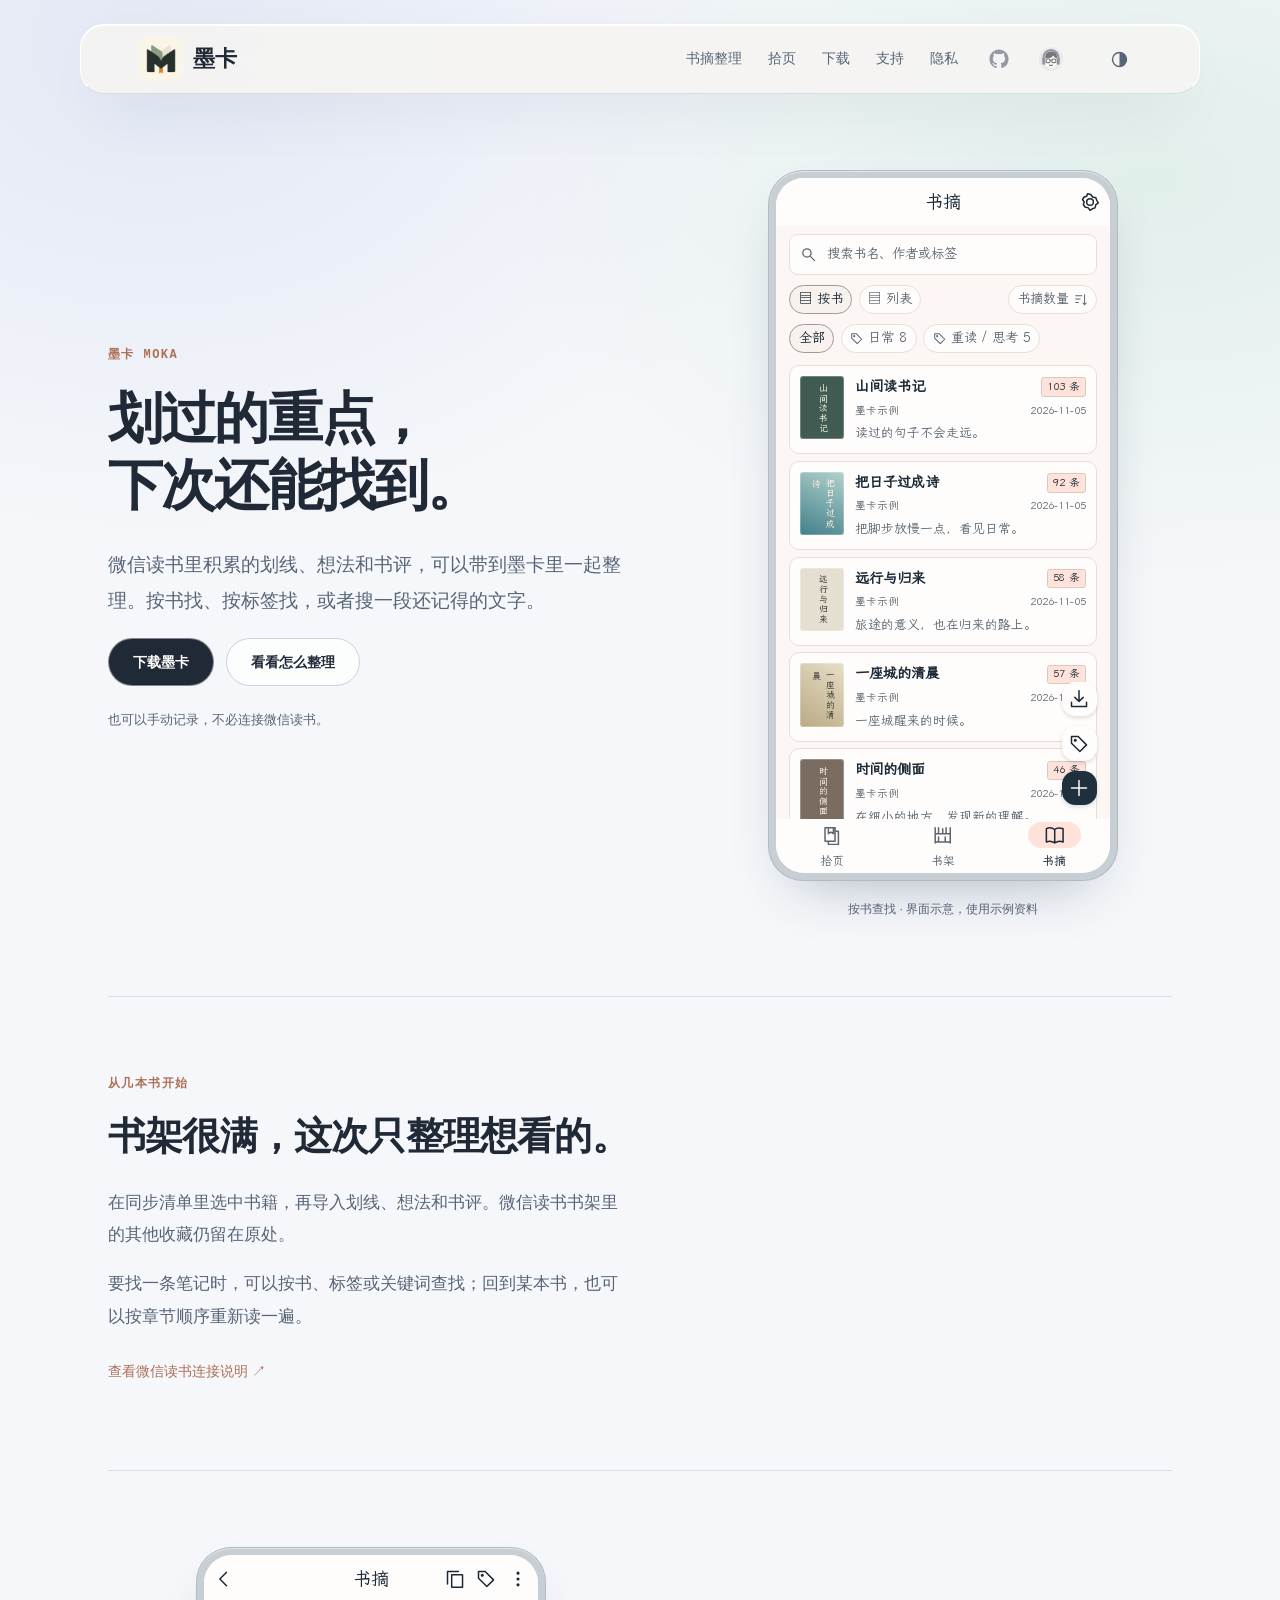
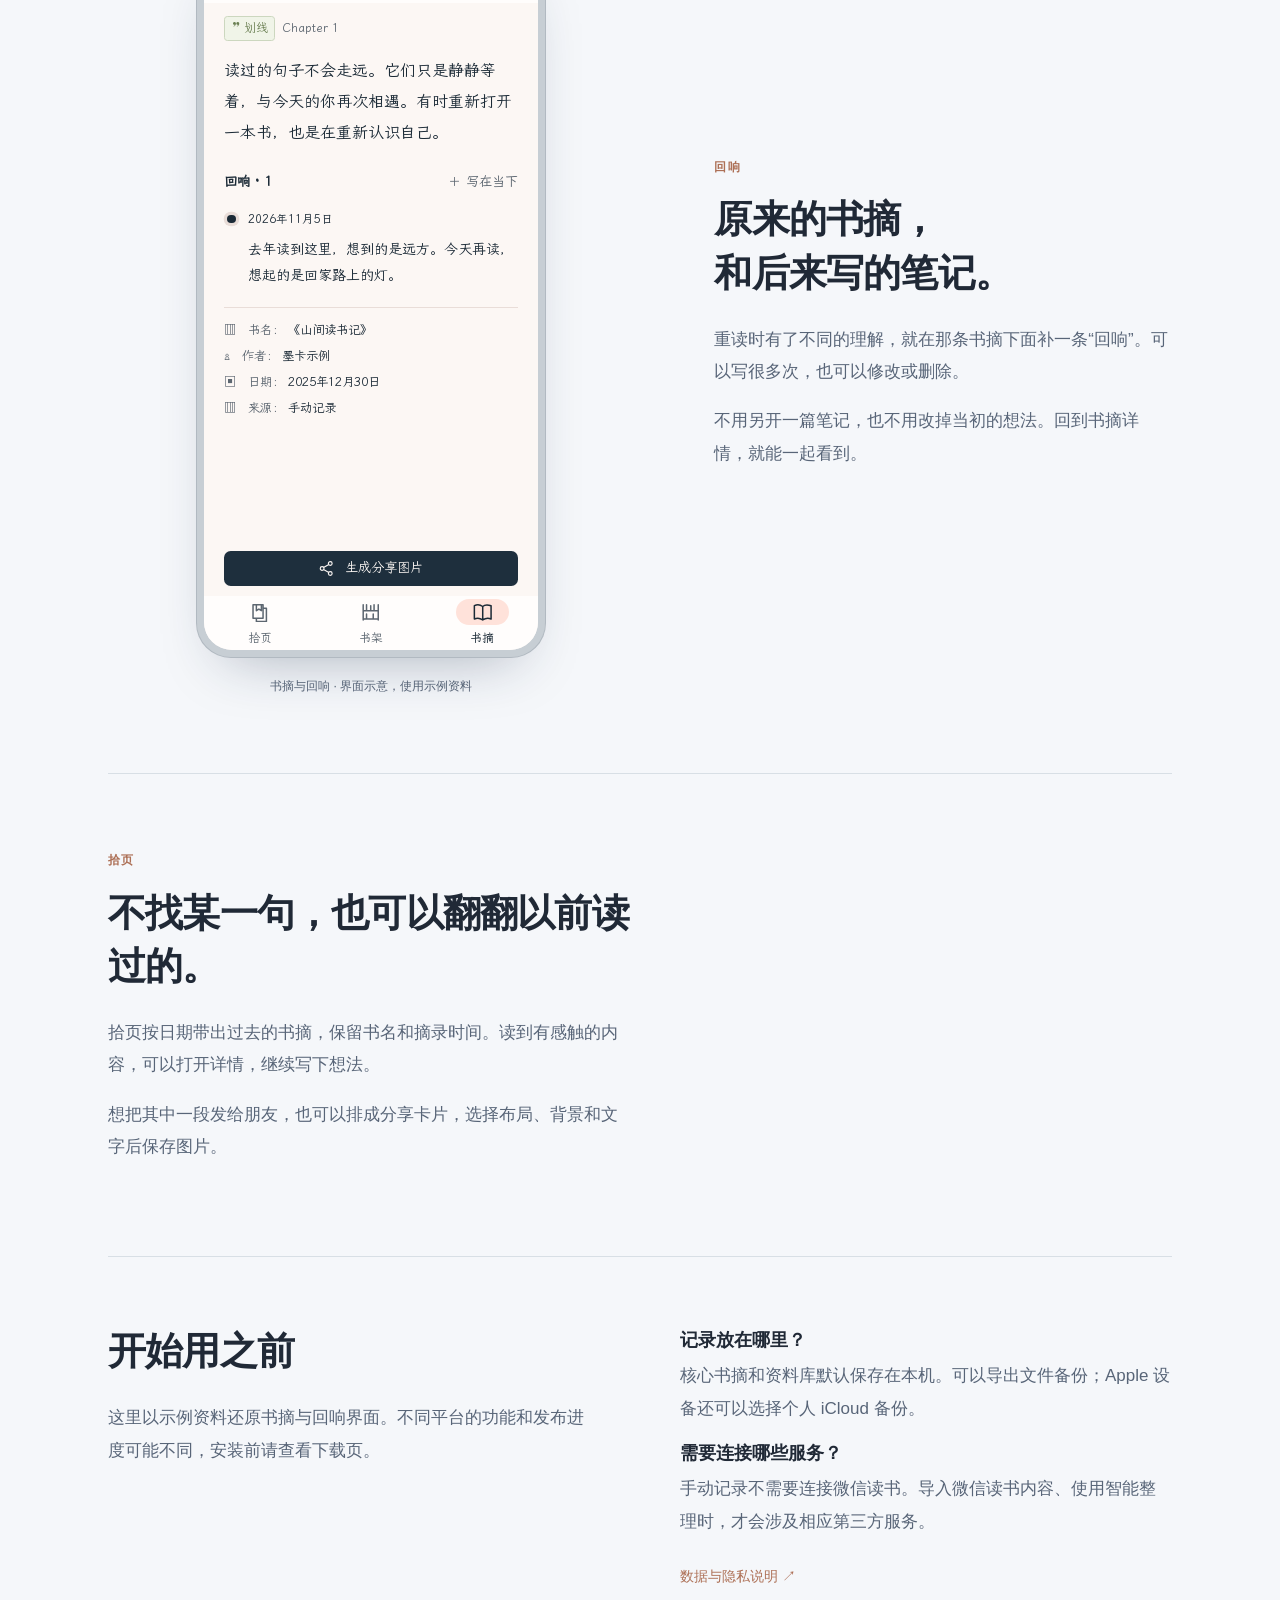
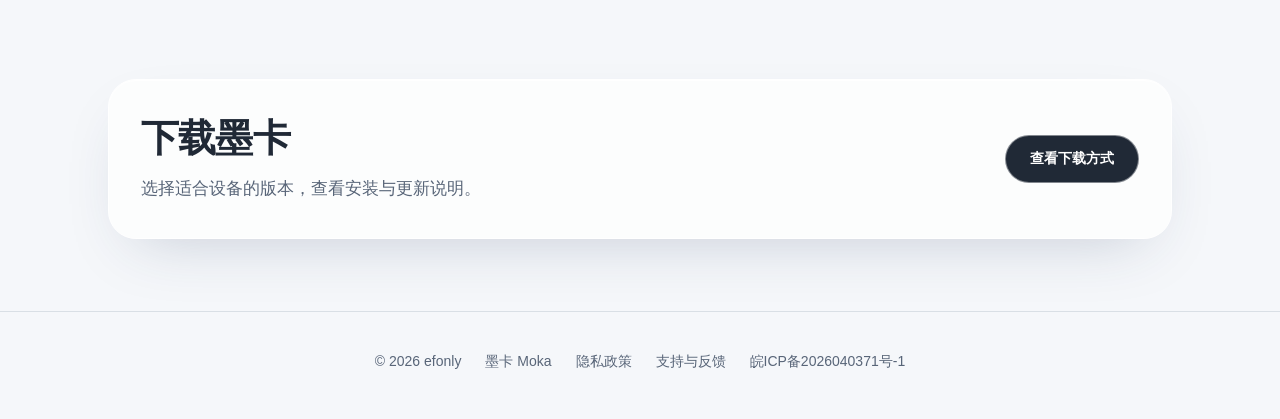
==== index.html @ 5724fa76 "Sync Moka website appearance and product previews" ====
<!doctype html>
<html lang="zh-CN">
  <head>
<script src="assets/theme.js?v=54daf3537353"></script>
    <meta charset="utf-8">
    <meta name="viewport" content="width=device-width, initial-scale=1">
    <title>墨卡 Moka · 书摘与阅读笔记</title>
    <meta name="description" content="墨卡是一款阅读笔记整理工具。同步微信读书划线、想法与书评，按书、章节、分类、标签和关键词查看，并为旧书摘补充新的想法。">
    <meta property="og:title" content="墨卡 Moka">
    <meta property="og:description" content="同步、分类和回看书摘，也可以继续补充想法。">
    <meta property="og:image" content="assets/moka.png?v=73ec5e3a110d">
    <link rel="describedby" href="llms.txt" type="text/plain">
    <link rel="icon" href="assets/moka.png?v=73ec5e3a110d">
    <link rel="stylesheet" href="assets/styles.css?v=14bc5645d0e8">
  <link rel="stylesheet" href="assets/design.css?v=405dc7890cb4"><link rel="stylesheet" href="assets/product-preview.css?v=a1bc68637edb"></head>
  <body class="product-site">
    <header class="site-header">
      <a class="brand" href="index.html" aria-label="墨卡首页">
        <img src="assets/moka.png?v=73ec5e3a110d" alt="">
        <span>墨卡</span>
      </a>
      <nav class="nav" aria-label="主导航">
        <a class="nav-product" href="#organize">书摘整理</a>
        <a class="nav-product" href="#memory">拾页</a>
        <a href="download.html">下载</a>
        <a href="support.html">支持</a>
        <a href="privacy.html">隐私</a>
        <a class="nav-icon-link" href="https://github.com/barks-sun/moka-site/releases" aria-label="GitHub Releases" title="GitHub Releases" target="_blank" rel="noopener noreferrer">
          <svg class="github-icon" viewBox="0 0 24 24" aria-hidden="true" focusable="false">
            <path d="M12 .5C5.65 .5.5 5.65.5 12c0 5.08 3.29 9.39 7.86 10.92.58.1.79-.25.79-.56 0-.28-.01-1.02-.02-2-3.2.69-3.88-1.54-3.88-1.54-.52-1.33-1.27-1.69-1.27-1.69-1.04-.71.08-.7.08-.7 1.15.08 1.76 1.18 1.76 1.18 1.02 1.75 2.68 1.25 3.33.95.1-.74.4-1.25.72-1.54-2.55-.29-5.23-1.28-5.23-5.68 0-1.26.45-2.28 1.18-3.08-.12-.29-.51-1.46.11-3.04 0 0 .96-.31 3.15 1.18.91-.25 1.89-.38 2.86-.38.97 0 1.95.13 2.86.38 2.19-1.49 3.15-1.18 3.15-1.18.62 1.58.23 2.75.11 3.04.74.8 1.18 1.82 1.18 3.08 0 4.42-2.69 5.39-5.25 5.68.41.35.77 1.04.77 2.1 0 1.52-.01 2.74-.01 3.11 0 .31.21.67.8.56A11.51 11.51 0 0 0 23.5 12C23.5 5.65 18.35.5 12 .5Z"/>
          </svg>
        </a>
      <a class="back-home" href="https://efonly.cc/" aria-label="返回 efonly 主站" title="返回 efonly 主站"><img src="assets/efonly.svg?v=29b9c1b591b3" alt="" width="28" height="28"></a></nav>
    </header>

    <main class="product-story">
<section class="story-hero">
<div class="story-copy"><p class="eyebrow">墨卡 Moka</p><h1>划过的重点，<br>下次还能找到。</h1><p class="story-lead">微信读书里积累的划线、想法和书评，可以带到墨卡里一起整理。按书找、按标签找，或者搜一段还记得的文字。</p><div class="hero-actions"><a class="button primary" href="download.html">下载墨卡</a><a class="button secondary" href="#organize">看看怎么整理</a></div><p class="story-note">也可以手动记录，不必连接微信读书。</p></div>
<figure class="product-preview preview-moka"><div class="preview-device" role="img" aria-label="墨卡按书查看书摘，展示搜索、标签、数量与底部导航"><div class="preview-screen" aria-hidden="true"><div class="rep-moka-nav"><b>书摘</b><span><svg viewBox="0 0 24 24"><path d="m9 2-1 3-3 1-2 3 2 3-1 3 2 3 4 1 2 3 3-2 3-1 1-4 3-2-2-3-1-3-4-1-2-3Z"/><circle cx="12" cy="12" r="4"/></svg></span></div><div class="rep-moka-body"><div class="rep-search"><svg viewBox="0 0 24 24"><circle cx="10" cy="10" r="6"/><path d="m15 15 6 6"/></svg><span>搜索书名、作者或标签</span></div><div class="rep-sort"><span class="active">▤ 按书</span><span>▤ 列表</span><span class="sort-end">书摘数量 <svg viewBox="0 0 24 24"><path d="M3 5h11M3 11h8M3 17h5M19 3v18m-3-3 3 3 3-3"/></svg></span></div><div class="rep-tags"><span class="active">全部</span><span><svg viewBox="0 0 24 24"><path d="M3 3h8l10 10-8 8L3 11Z"/><circle cx="7.5" cy="7.5" r="1"/></svg>日常 8</span><span><svg viewBox="0 0 24 24"><path d="M3 3h8l10 10-8 8L3 11Z"/><circle cx="7.5" cy="7.5" r="1"/></svg>重读 / 思考 5</span></div><div class="rep-books"><div class="rep-book"><div class="rep-cover cover-0">山间读书记</div><div class="rep-book-content"><div><strong>山间读书记</strong><em>103 条</em></div><div class="rep-meta"><span>墨卡示例</span><time>2026-11-05</time></div><p>读过的句子不会走远。</p></div></div><div class="rep-book"><div class="rep-cover cover-1">把日子过成诗</div><div class="rep-book-content"><div><strong>把日子过成诗</strong><em>92 条</em></div><div class="rep-meta"><span>墨卡示例</span><time>2026-11-05</time></div><p>把脚步放慢一点，看见日常。</p></div></div><div class="rep-book"><div class="rep-cover cover-2">远行与归来</div><div class="rep-book-content"><div><strong>远行与归来</strong><em>58 条</em></div><div class="rep-meta"><span>墨卡示例</span><time>2026-11-05</time></div><p>旅途的意义，也在归来的路上。</p></div></div><div class="rep-book"><div class="rep-cover cover-3">一座城的清晨</div><div class="rep-book-content"><div><strong>一座城的清晨</strong><em>57 条</em></div><div class="rep-meta"><span>墨卡示例</span><time>2026-11-05</time></div><p>一座城醒来的时候。</p></div></div><div class="rep-book"><div class="rep-cover cover-4">时间的侧面</div><div class="rep-book-content"><div><strong>时间的侧面</strong><em>46 条</em></div><div class="rep-meta"><span>墨卡示例</span><time>2026-11-05</time></div><p>在细小的地方，发现新的理解。</p></div></div></div><div class="rep-fabs"><span><svg viewBox="0 0 24 24"><path d="M12 2v13m-5-5 5 5 5-5M3 16v5h18v-5"/></svg></span><span><svg viewBox="0 0 24 24"><path d="M3 3h8l10 10-8 8L3 11Z"/><circle cx="7.5" cy="7.5" r="1"/></svg></span><span><svg viewBox="0 0 24 24"><path d="M12 3v18M3 12h18"/></svg></span></div></div><div class="rep-tabs"><span class=""><svg viewBox="0 0 24 24"><path d="M4 3h12v16H4zM8 3v7l3-2 3 2V3M16 7h4v16H8v-4"/></svg><small>拾页</small></span><span class=""><svg viewBox="0 0 24 24"><path d="M3 3v18M21 3v18M3 10h18M3 20h18M7 3v7M12 4v6M16 3v7M7 14v6M15 14v6"/></svg><small>书架</small></span><span class="active"><svg viewBox="0 0 24 24"><path d="M12 5C8 2 4 3 2 4v16c4-2 7-1 10 1 3-2 6-3 10-1V4c-3-1-7-2-10 1v16"/></svg><small>书摘</small></span></div></div></div><figcaption>按书查找 · 界面示意，使用示例资料</figcaption></figure>
</section>
<section class="story-row story-text" id="organize">
<div class="story-copy"><p class="eyebrow">从几本书开始</p><h2>书架很满，<br>这次只整理想看的。</h2><p>在同步清单里选中书籍，再导入划线、想法和书评。微信读书书架里的其他收藏仍留在原处。</p><p>要找一条笔记时，可以按书、标签或关键词查找；回到某本书，也可以按章节顺序重新读一遍。</p><a class="story-link" href="support.html">查看微信读书连接说明 ↗</a></div>

</section>
<section class="story-row story-reverse" id="reflections">
<div class="story-copy"><p class="eyebrow">回响</p><h2>原来的书摘，<br>和后来写的笔记。</h2><p>重读时有了不同的理解，就在那条书摘下面补一条“回响”。可以写很多次，也可以修改或删除。</p><p>不用另开一篇笔记，也不用改掉当初的想法。回到书摘详情，就能一起看到。</p></div>
<figure class="product-preview preview-moka"><div class="preview-device" role="img" aria-label="墨卡书摘详情，展示原文、回响、书籍信息与分享入口"><div class="preview-screen" aria-hidden="true"><div class="rep-moka-nav detail"><span><svg viewBox="0 0 24 24"><path d="m15 4-8 8 8 8"/></svg></span><b>书摘</b><span><svg viewBox="0 0 24 24"><path d="M8 7h13v15H8zM16 3H3v15"/></svg><svg viewBox="0 0 24 24"><path d="M3 3h8l10 10-8 8L3 11Z"/><circle cx="7.5" cy="7.5" r="1"/></svg><svg viewBox="0 0 24 24"><circle cx="12" cy="5" r="1"/><circle cx="12" cy="12" r="1"/><circle cx="12" cy="19" r="1"/></svg></span></div><div class="rep-detail"><div class="rep-chapter"><span>❞ 划线</span>Chapter 1</div><div class="rep-quote">读过的句子不会走远。它们只是静静等着，与今天的你再次相遇。有时重新打开一本书，也是在重新认识自己。</div><div class="rep-echo-title"><b>回响 · 1</b><span>＋ 写在当下</span></div><div class="rep-echo"><i></i><div><time>2026年11月5日</time><p>去年读到这里，想到的是远方。今天再读，想起的是回家路上的灯。</p></div></div><div class="rep-book-info"><div>▥　书名： <b>《山间读书记》</b></div><div>♙　作者： <b>墨卡示例</b></div><div>▣　日期： <b>2025年12月30日</b></div><div>▥　来源： <b>手动记录</b></div></div><div class="rep-share"><svg viewBox="0 0 24 24"><circle cx="18" cy="4" r="3"/><circle cx="5" cy="12" r="3"/><circle cx="18" cy="20" r="3"/><path d="m8 10 7-4M8 14l7 4"/></svg>生成分享图片</div></div><div class="rep-tabs"><span class=""><svg viewBox="0 0 24 24"><path d="M4 3h12v16H4zM8 3v7l3-2 3 2V3M16 7h4v16H8v-4"/></svg><small>拾页</small></span><span class=""><svg viewBox="0 0 24 24"><path d="M3 3v18M21 3v18M3 10h18M3 20h18M7 3v7M12 4v6M16 3v7M7 14v6M15 14v6"/></svg><small>书架</small></span><span class="active"><svg viewBox="0 0 24 24"><path d="M12 5C8 2 4 3 2 4v16c4-2 7-1 10 1 3-2 6-3 10-1V4c-3-1-7-2-10 1v16"/></svg><small>书摘</small></span></div></div></div><figcaption>书摘与回响 · 界面示意，使用示例资料</figcaption></figure>
</section>
<section class="story-row story-text" id="memory">
<div class="story-copy"><p class="eyebrow">拾页</p><h2>不找某一句，<br>也可以翻翻以前读过的。</h2><p>拾页按日期带出过去的书摘，保留书名和摘录时间。读到有感触的内容，可以打开详情，继续写下想法。</p><p>想把其中一段发给朋友，也可以排成分享卡片，选择布局、背景和文字后保存图片。</p></div>

</section>
<section class="story-facts"><div><h2>开始用之前</h2><p>这里以示例资料还原书摘与回响界面。不同平台的功能和发布进度可能不同，安装前请查看下载页。</p></div><div><h3>记录放在哪里？</h3><p>核心书摘和资料库默认保存在本机。可以导出文件备份；Apple 设备还可以选择个人 iCloud 备份。</p><h3>需要连接哪些服务？</h3><p>手动记录不需要连接微信读书。导入微信读书内容、使用智能整理时，才会涉及相应第三方服务。</p><a class="story-link" href="privacy.html">数据与隐私说明 ↗</a></div></section>
<section class="story-end"><div><h2>下载墨卡</h2><p>选择适合设备的版本，查看安装与更新说明。</p></div><a class="button primary" href="download.html">查看下载方式</a></section>
</main>

    <footer class="site-footer"><span>© 2026 efonly</span><span>墨卡 Moka</span><a href="privacy.html">隐私政策</a><a href="support.html">支持与反馈</a><span>皖ICP备2026040371号-1</span></footer>
  </body>
</html>
---- assets/styles.css ----
:root {
  color-scheme: light;
  --paper: #f5f7fa;
  --page: #fffefa;
  --page-muted: #eceae5;
  --ink: #1a2f3c;
  --ink-soft: #53616a;
  --ink-faint: #8a9297;
  --night: #172e3b;
  --night-soft: #244454;
  --coral: #ad7056;
  --coral-soft: #f4dfd8;
  --leaf: #71875b;
  --leaf-soft: #e7ecdf;
  --gold: #c59b46;
  --mist: #dfe8ea;
  --rule: #d9d5cf;
  --shadow: 0 24px 70px rgba(26, 47, 60, 0.12);
  --layout-wide: 1280px;
  --layout-content: 1180px;
  --layout-document: 980px;
  --page-gutter: clamp(14px, 3vw, 40px);
  --section-space: clamp(64px, 7vw, 98px);
  --flow-node-size: 14px;
  --flow-node-center: 7px;
  --flow-node-offset: 14px;
  --flow-node-axis: calc(var(--flow-node-offset) + var(--flow-node-center));
  --font-display: -apple-system, BlinkMacSystemFont, "PingFang SC", sans-serif;
  --font-body: -apple-system, BlinkMacSystemFont, "PingFang SC", "Hiragino Sans GB", "Microsoft YaHei", sans-serif;
  --font-mono: ui-monospace, SFMono-Regular, Menlo, Monaco, Consolas, monospace;
}

* {
  box-sizing: border-box;
}

html {
  min-width: 320px;
  scroll-behavior: smooth;
  background: var(--paper);
}

body {
  margin: 0;
  color: var(--ink);
  font-family: var(--font-body);
  line-height: 1.7;
  background: var(--paper);
}

a {
  color: inherit;
  text-decoration: none;
}

img {
  max-width: 100%;
}

button,
input,
textarea,
select {
  font: inherit;
}

button {
  color: inherit;
}

:focus-visible {
  outline: 3px solid rgba(199, 97, 78, 0.42);
  outline-offset: 3px;
}

h1,
h2,
h3,
p,
blockquote {
  margin-top: 0;
}

h1,
h2,
h3 {
  font-family: var(--font-display);
  font-weight: 700;
}

h2 {
  margin-bottom: 18px;
  font-size: clamp(32px, 3.8vw, 52px);
  line-height: 1.16;
  letter-spacing: -0.035em;
}

h3 {
  margin-bottom: 8px;
  font-size: 24px;
  line-height: 1.3;
}

.site-header {
  z-index: 20;
  display: flex;
  align-items: center;
  justify-content: space-between;
  gap: 24px;
  min-height: 68px;
  padding: 12px clamp(18px, 4.5vw, 72px);
  background: rgba(246, 245, 242, 0.91);
  border-bottom: 1px solid rgba(26, 47, 60, 0.11);
  backdrop-filter: blur(18px);
}

.brand {
  display: inline-flex;
  align-items: center;
  gap: 10px;
  font-family: var(--font-display);
  font-size: 22px;
  font-weight: 700;
}

.brand img {
  width: 44px;
  height: 44px;
  min-width: 44px;
  min-height: 44px;
  flex: 0 0 44px;
  border-radius: 9px;
}

.nav {
  display: flex;
  align-items: center;
  gap: 4px;
  color: var(--ink-soft);
  font-size: 14px;
}

.nav a {
  padding: 8px 11px;
  border-radius: 10px;
}

.nav a:hover,
.nav a[aria-current="page"] {
  color: var(--ink);
  background: rgba(173,112,86,.10);
}

.nav .nav-icon-link {
  display: inline-flex;
  align-items: center;
  justify-content: center;
  width: 44px;
  height: 44px;
  min-width: 44px;
  min-height: 44px;
  flex: 0 0 44px;
  padding: 0;
  border: 1px solid var(--rule);
  border-radius: 50%;
}

.github-icon {
  width: 18px;
  height: 18px;
  fill: currentColor;
}

.nav-icon-label {
  display: none;
}

.hero {
  position: relative;
  overflow: hidden;
}

.hero-home {
  display: grid;
  grid-template-columns: minmax(0, 1.05fr) minmax(420px, 0.75fr);
  gap: clamp(48px, 8vw, 132px);
  align-items: center;
  min-height: 760px;
  padding: clamp(68px, 8vw, 118px) clamp(20px, 6vw, 100px) 96px;
  background-color: transparent;

  background-size: 100% 42px;
  border-bottom: 1px solid var(--rule);
}

.hero-home::before {display:none}

.hero-inner {
  position: relative;
  z-index: 1;
  max-width: 760px;
}

.eyebrow {
  margin-bottom: 14px;
  color: var(--coral);
  font-family: var(--font-mono);
  font-size: 12px;
  font-weight: 700;
  letter-spacing: 0.12em;
  text-transform: uppercase;
}

.hero h1 {
  margin-bottom: 24px;
  max-width: 760px;
  font-size: clamp(50px, 5.4vw, 76px);
  line-height: 1.12;
  letter-spacing: -0.045em;
}

.hero h1 em {
  display: inline-block;
  color: var(--coral);
  font-style: normal;
  white-space: nowrap;
}

.hero-subcopy {
  max-width: 670px;
  margin-bottom: 28px;
  color: var(--ink-soft);
  font-size: clamp(17px, 1.55vw, 21px);
  line-height: 1.85;
}

.hero-actions {
  display: flex;
  flex-wrap: wrap;
  gap: 12px;
  align-items: center;
}

.button {
  display: inline-flex;
  align-items: center;
  justify-content: center;
  min-height: 46px;
  padding: 11px 19px;
  border: 1px solid var(--ink);
  border-radius: 24px;
  font-weight: 700;
  line-height: 1.2;
  transition: transform 160ms ease, box-shadow 160ms ease, background 160ms ease;
}

.button:hover {
  transform: translateY(-2px);
}

.button.primary {
  color: #fff;
  background: var(--ink);
  box-shadow: var(--shadow);
}

.button.primary:hover {
  background: var(--night-soft);
  box-shadow: var(--shadow);
}

.button.secondary {
  background: rgba(255, 254, 250, 0.72);
}

.button.disabled {
  color: var(--ink-faint);
  border-color: var(--rule);
  background: var(--page-muted);
  cursor: not-allowed;
}

.platform-note {
  margin: 18px 0 0;
  color: var(--ink-faint);
  font-size: 13px;
}

.hero-artifact {
  position: relative;
  justify-self: end;
  width: min(570px, 100%);
  padding: 34px 18px 28px 42px;
}

.artifact-bookmark {
  position: absolute;
  top: 8px;
  left: 0;
  z-index: 2;
  display: grid;
  width: 70px;
  height: 88px;
  place-items: center;
  color: #fff;
  background: var(--coral);
  font-family: var(--font-display);
  font-size: 34px;
  box-shadow: 0 10px 24px rgba(199, 97, 78, 0.24);
  clip-path: polygon(0 0, 100% 0, 100% 100%, 50% 78%, 0 100%);
}

.excerpt-sheet {
  position: relative;
  padding: clamp(30px, 4vw, 48px);
  background: var(--page);
  border: 1px solid rgba(26, 47, 60, 0.17);
  box-shadow: var(--shadow);
}

.excerpt-meta {
  display: flex;
  justify-content: space-between;
  gap: 20px;
  margin-bottom: 18px;
  color: var(--ink-soft);
  font-size: 13px;
}

.excerpt-tags,
.filter-row {
  display: flex;
  flex-wrap: wrap;
  gap: 8px;
}

.tag {
  display: inline-flex;
  align-items: center;
  width: max-content;
  padding: 4px 9px;
  color: var(--ink-soft);
  background: var(--page-muted);
  border: 1px solid var(--rule);
  border-radius: 5px;
  font-size: 12px;
  font-weight: 700;
}

.tag-leaf {
  color: #536b40;
  background: var(--leaf-soft);
  border-color: #cdd8c0;
}

.tag-coral {
  color: #a64f3f;
  background: var(--coral-soft);
  border-color: #e9c8be;
}

.excerpt-label {
  margin: 26px 0 10px;
  color: var(--leaf);
  font-family: var(--font-display);
  font-weight: 700;
}

.excerpt-sheet blockquote {
  margin-bottom: 34px;
  font-family: var(--font-display);
  font-size: clamp(22px, 1.8vw, 28px);
  line-height: 1.6;
}

.echo-thread {
  position: relative;
  display: grid;
  gap: 22px;
  margin-left: 7px;
  padding-left: 30px;
}

.echo-thread::before,
.timeline-demo::before {
  content: "";
  position: absolute;
  width: 1px;
  background: rgba(26, 47, 60, 0.22);
}

.echo-thread::before {
  top: 8px;
  bottom: 10px;
  left: 5px;
}

.echo-item {
  position: relative;
}

.echo-item small,
.timeline-demo small,
.memory-card small,
.scope-row small,
.demo-note small {
  display: block;
  color: var(--ink-faint);
  font-size: 12px;
}

.echo-item p {
  margin: 4px 0 0;
  color: var(--ink-soft);
  font-family: var(--font-display);
}

.echo-dot {
  position: absolute;
  top: 5px;
  left: -30px;
  width: 11px;
  height: 11px;
  background: var(--page);
  border: 3px solid var(--ink);
  border-radius: 50%;
  transform: translateX(-1px);
}

.echo-current .echo-dot {
  border-color: var(--coral);
}

.echo-current p {
  color: var(--ink);
}

.artifact-caption {
  display: block;
  margin-top: 16px;
  color: var(--ink-faint);
  font-family: var(--font-display);
  text-align: right;
}

.journey-section {
  position: relative;
  display: grid;
  grid-template-columns: repeat(4, minmax(0, 1fr));
  width: min(var(--layout-content), calc(100% - (var(--page-gutter) * 2)));
  margin: 0 auto;
  padding: 58px 0 24px;
}

.journey-section article {
  position: relative;
  padding: 50px 24px 0 0;
}

.journey-section article::before {
  content: "";
  position: absolute;
  top: var(--flow-node-offset);
  left: 0;
  z-index: 1;
  width: var(--flow-node-size);
  height: var(--flow-node-size);
  background: var(--paper);
  border: 3px solid var(--coral);
  border-radius: 50%;
}

.journey-section article:not(:last-child)::after {
  content: "";
  position: absolute;
  top: var(--flow-node-axis);
  right: calc(var(--flow-node-center) * -1);
  left: var(--flow-node-center);
  height: 1px;
  background: var(--rule);
}

.journey-section span {
  display: block;
  margin-bottom: 6px;
  color: var(--coral);
  font-family: var(--font-display);
  font-size: 22px;
  font-weight: 700;
}

.journey-section strong {
  color: var(--ink-soft);
  font-size: 14px;
}

.section {
  width: min(var(--layout-wide), calc(100% - (var(--page-gutter) * 2)));
  margin: 0 auto;
  padding: var(--section-space) 0;
}

.product-chapter,
.scope-section,
.reflection-section {
  display: grid;
  grid-template-columns: minmax(440px, 0.94fr) minmax(500px, 1.06fr);
  gap: clamp(46px, 6vw, 84px);
  align-items: center;
}

.chapter-copy {
  max-width: 600px;
}

.chapter-copy h2 {
  font-size: clamp(34px, 3.4vw, 50px);
}

.chapter-copy > p:not(.eyebrow) {
  color: var(--ink-soft);
  font-size: 17px;
}

.chapter-points {
  display: grid;
  gap: 10px;
  margin: 28px 0 0;
  padding: 0;
  list-style: none;
}

.chapter-points li {
  position: relative;
  padding-left: 22px;
  color: var(--ink-soft);
}

.chapter-points li::before {
  content: "";
  position: absolute;
  top: 0.72em;
  left: 0;
  width: 10px;
  height: 2px;
  background: var(--coral);
}

.organizer-demo,
.scope-demo,
.timeline-demo {
  position: relative;
  padding: clamp(24px, 3vw, 38px);
  background: var(--page);
  border: 1px solid var(--rule);
  box-shadow: var(--shadow);
}

.organizer-demo {
  border-top: 5px solid var(--ink);
}

.demo-titlebar,
.scope-demo header,
.timeline-head,
.memory-card header {
  display: flex;
  align-items: center;
  justify-content: space-between;
  gap: 20px;
}

.demo-titlebar {
  margin-bottom: 20px;
}

.demo-titlebar small,
.demo-titlebar strong {
  display: block;
}

.demo-titlebar small {
  color: var(--ink-faint);
}

.demo-titlebar strong {
  font-family: var(--font-display);
  font-size: 25px;
}

.sort-label {
  color: var(--ink-soft);
  font-size: 13px;
  white-space: nowrap;
}

.filter-row {
  padding-bottom: 20px;
  border-bottom: 1px solid var(--rule);
}

.filter-row span {
  padding: 5px 11px;
  color: var(--ink-soft);
  border: 1px solid transparent;
  border-radius: 999px;
  font-size: 13px;
}

.filter-row .active {
  color: var(--ink);
  border-color: var(--ink);
}

.chapter-marker {
  margin: 24px 0 10px;
  color: var(--ink-faint);
  font-size: 12px;
  font-weight: 700;
  letter-spacing: 0.08em;
  text-transform: uppercase;
}

.demo-note {
  display: grid;
  grid-template-columns: auto minmax(0, 1fr) auto;
  gap: 14px;
  align-items: center;
  padding: 15px 0;
  border-bottom: 1px solid var(--rule);
}

.demo-note:last-child {
  border-bottom: 0;
}

.demo-note p {
  margin: 0;
  overflow: hidden;
  font-family: var(--font-display);
  font-size: 17px;
  text-overflow: ellipsis;
  white-space: nowrap;
}

.quiet-note {
  opacity: 0.72;
}

.scope-section {
  grid-template-columns: minmax(500px, 1.06fr) minmax(440px, 0.94fr);
  border-top: 1px solid var(--rule);
}

.scope-demo {
  background: var(--mist);
  border-color: #c8d5d8;
  box-shadow: none;
}

.scope-demo header {
  margin-bottom: 22px;
}

.scope-demo h3 {
  max-width: 430px;
}

.scope-count {
  color: var(--ink-soft);
  font-family: var(--font-mono);
}

.scope-row {
  display: grid;
  grid-template-columns: 46px minmax(0, 1fr) auto;
  gap: 14px;
  align-items: center;
  padding: 13px;
  background: rgba(255, 254, 250, 0.62);
  border-top: 1px solid rgba(26, 47, 60, 0.1);
}

.scope-row:first-of-type {
  border-top: 0;
}

.scope-row div strong,
.scope-row div small {
  display: block;
}

.mini-cover {
  display: grid;
  width: 38px;
  height: 48px;
  place-items: center;
  color: #fff;
  font-family: var(--font-display);
}

.cover-blue {
  background: var(--night-soft);
}

.cover-gold {
  background: var(--gold);
}

.cover-rose {
  background: #ad6c72;
}

.scope-state {
  color: var(--leaf);
  font-size: 12px;
  font-weight: 700;
}

.muted-state {
  color: var(--ink-faint);
}

.compact-copy {
  max-width: 560px;
}

.reflection-section {
  grid-template-columns: minmax(440px, 0.94fr) minmax(500px, 1.06fr);
  border-top: 1px solid var(--rule);
}

.copy-callout {
  display: flex;
  align-items: center;
  margin-top: 32px;
  color: var(--ink-soft);
  font-family: var(--font-display);
}

.copy-callout i {
  flex: 1;
  min-width: 22px;
  height: 1px;
  margin: 0 10px;
  background: var(--rule);
}

.timeline-demo {
  padding-left: clamp(52px, 6vw, 82px);
}

.timeline-demo::before {
  top: 96px;
  bottom: 45px;
  left: clamp(34px, 4vw, 48px);
}

.timeline-head {
  margin: 0 0 24px calc(clamp(34px, 4vw, 48px) * -1);
  padding-bottom: 18px;
  border-bottom: 1px solid var(--rule);
}

.timeline-head span {
  font-family: var(--font-display);
  font-size: 22px;
  font-weight: 700;
}

.timeline-head strong {
  color: var(--coral);
  font-family: var(--font-display);
}

.timeline-demo article {
  position: relative;
  padding: 13px 0 19px;
}

.timeline-demo article p {
  margin: 5px 0 0;
  font-family: var(--font-display);
  font-size: 19px;
}

.timeline-node {
  position: absolute;
  top: 20px;
  left: calc(clamp(34px, 4vw, 48px) * -1 - 6px);
  width: 12px;
  height: 12px;
  background: var(--page);
  border: 3px solid var(--ink);
  border-radius: 50%;
}

.timeline-current {
  color: var(--coral);
}

.timeline-current .timeline-node {
  border-color: var(--coral);
}

.memory-section {
  position: relative;
  overflow: hidden;
  color: #f8f5ef;
  background: var(--night);
}

.memory-section::after {
  content: "往年 · 今日";
  position: absolute;
  right: -18px;
  bottom: -58px;
  color: rgba(255, 255, 255, 0.035);
  font-family: var(--font-display);
  font-size: clamp(90px, 16vw, 240px);
  white-space: nowrap;
}

.memory-inner {
  position: relative;
  z-index: 1;
  display: grid;
  grid-template-columns: minmax(300px, 0.9fr) minmax(430px, 0.85fr);
  gap: clamp(50px, 9vw, 140px);
  align-items: center;
  width: min(var(--layout-content), calc(100% - (var(--page-gutter) * 2)));
  margin: 0 auto;
  padding: clamp(82px, 10vw, 142px) 0;
}

.memory-copy {
  max-width: 620px;
}

.memory-copy p:not(.eyebrow) {
  color: var(--ink-soft);
  font-size: 17px;
}

.memory-card {
  padding: clamp(26px, 4vw, 44px);
  color: var(--ink);
  background: var(--page);
  border-left: 5px solid var(--leaf);
  box-shadow: 14px 14px 0 rgba(255, 255, 255, 0.08);
}

.years-ago {
  display: grid;
  width: 76px;
  height: 76px;
  place-items: center;
  color: #536b40;
  background: var(--leaf-soft);
  border: 1px solid #cbd6bf;
  font-size: 12px;
  line-height: 1;
}

.years-ago strong {
  display: block;
  font-family: var(--font-display);
  font-size: 34px;
}

.memory-card header > div strong,
.memory-card header > div small {
  display: block;
}

.memory-card header > div strong {
  font-family: var(--font-display);
  font-size: 22px;
}

.memory-book {
  margin: 32px 0 18px;
  padding-top: 18px;
  border-top: 1px solid var(--rule);
}

.memory-book span,
.memory-book small {
  display: block;
}

.memory-book small {
  color: var(--ink-faint);
}

.memory-card blockquote {
  padding: 24px;
  background: var(--paper);
  border-left: 3px solid var(--leaf);
  font-family: var(--font-display);
  font-size: clamp(21px, 2.3vw, 30px);
  line-height: 1.8;
}

.memory-action {
  display: block;
  color: var(--coral);
  font-family: var(--font-display);
  font-weight: 700;
  text-align: right;
}

.quiet-tools {
  padding-bottom: 64px;
}

.quiet-tools-grid {
  display: grid;
  grid-template-columns: repeat(3, minmax(0, 1fr));
  border-top: 1px solid var(--rule);
  border-bottom: 1px solid var(--rule);
}

.quiet-tools-grid article {
  min-height: 170px;
  padding: 28px 34px;
  border-right: 1px solid var(--rule);
}

.quiet-tools-grid article:last-child {
  border-right: 0;
}

.quiet-tools-grid span {
  font-family: var(--font-display);
  font-size: 23px;
  font-weight: 700;
}

.quiet-tools-grid p {
  margin: 12px 0 0;
  color: var(--ink-soft);
}

.trust-section,
.download-cta {
  display: flex;
  align-items: end;
  justify-content: space-between;
  gap: 34px;
  padding: 52px;
  border: 1px solid var(--rule);
  background: var(--page);
}

.trust-section > div,
.download-cta > div:first-child {
  max-width: 780px;
}

.trust-section h2,
.download-cta h2 {
  font-size: clamp(32px, 4vw, 48px);
}

.trust-section p:not(.eyebrow) {
  margin-bottom: 0;
  color: var(--ink-soft);
}

.text-link {
  flex: none;
  color: var(--coral);
  font-weight: 700;
}

.download-cta {
  margin-top: clamp(74px, 9vw, 128px);
  margin-bottom: clamp(74px, 9vw, 128px);
  color: #fff;
  background: var(--coral);
  border-color: var(--coral);
  box-shadow: 10px 10px 0 var(--coral-soft);
}

.download-cta .eyebrow {
  color: #ffddd5;
}

.download-cta h2 {
  margin-bottom: 0;
}

.download-cta .button.primary {
  background: var(--ink);
  border-color: var(--ink);
  box-shadow: none;
}

.download-cta .button.secondary {
  color: #fff;
  background: transparent;
  border-color: rgba(255, 255, 255, 0.74);
}



/* Document, support and download pages */




.doc-body p,
.doc-body li,
.download-card p {
  color: var(--ink-soft);
}

.doc-date {
  margin-bottom: 34px;
}

.doc-body a:not(.button):not(.apk-link) {
  color: var(--coral);
  text-decoration: none;
  text-underline-offset: 3px;
}

.doc-body code {
  padding: 2px 5px;
  color: var(--night-soft);
  background: var(--mist);
  font-family: var(--font-mono);
  overflow-wrap: anywhere;
}

.contact-panel {
  display: grid;
  grid-template-columns: minmax(180px, 0.55fr) 1fr;
  gap: 22px;
  margin: 30px 0 38px;
  padding: 24px;
  background: var(--mist);
  border: 1px solid #dce4e8;
  border-radius: 20px;
}

.label {
  display: block;
  margin-bottom: 7px;
  color: var(--ink-faint);
  font-size: 12px;
  font-weight: 700;
  letter-spacing: 0.06em;
}

details {
  padding: 18px 0;
  border-bottom: 1px solid var(--rule);
}

summary {
  cursor: pointer;
  font-family: var(--font-display);
  font-size: 19px;
  font-weight: 700;
}

details p {
  margin: 10px 0 0;
}

.download-grid {
  display: grid;
  grid-template-columns: repeat(3, minmax(0, 1fr));
  gap: 14px;
  margin: 34px 0 44px;
}

.download-card {
  display: flex;
  min-height: 260px;
  flex-direction: column;
  padding: 24px;
  background: var(--paper);
  border: 1px solid #dce4e8;
}

.download-card h2 {
  margin-top: 16px;
  font-size: 27px;
}

.download-card .button {
  margin-top: auto;
}

.download-card.accent {
  border-top-color: var(--coral);
}

.release-table {
  display: grid;
  margin: 22px 0 34px;
  border-top: 1px solid var(--rule);
  border-bottom: 1px solid var(--rule);
}

.release-table [role="row"] {
  display: grid;
  grid-template-columns: minmax(160px, 0.4fr) 1fr;
  gap: 16px;
  padding: 14px 4px;
  border-bottom: 1px solid var(--rule);
}

.release-table [role="row"]:last-child {
  border-bottom: 0;
}

.release-table span {
  color: var(--ink-soft);
}

.apk-list {
  display: grid;
  gap: 10px;
  margin: 22px 0 34px;
}

.apk-link {
  display: flex;
  align-items: center;
  justify-content: space-between;
  gap: 18px;
  padding: 17px 19px;
  background: var(--paper);
  border: 1px solid #dce4e8;
  border-radius: 16px;
}

.apk-link:hover {
  border-left-color: var(--coral);
}

.apk-link strong,
.apk-link small {
  display: block;
}

.apk-link small {
  margin-top: 3px;
  color: var(--ink-faint);
  overflow-wrap: anywhere;
}

.apk-link em {
  color: var(--coral);
  font-size: 12px;
  font-style: normal;
  font-weight: 700;
  white-space: nowrap;
}

.primary-apk {
  border-left-color: var(--coral);
  background: var(--coral-soft);
}

.checksum {
  font-family: var(--font-mono);
  font-size: 12px;
  overflow-wrap: anywhere;
}

@media (max-width: 1040px) {
  .nav-product {
    display: none;
  }

  .hero-home,
  .product-chapter,
  .scope-section,
  .reflection-section,
  .memory-inner {
    grid-template-columns: 1fr;
  }

  .hero-home {
    gap: 54px;
  }

  .hero-artifact {
    justify-self: center;
  }

  .chapter-copy,
  .compact-copy,
  .memory-copy {
    max-width: 720px;
  }

  .scope-demo {
    order: 2;
  }

  .scope-section .chapter-copy {
    order: 1;
  }

  .quiet-tools-grid,
  .download-grid {
    grid-template-columns: 1fr;
  }

  .quiet-tools-grid article {
    min-height: auto;
    border-right: 0;
    border-bottom: 1px solid var(--rule);
  }

  .quiet-tools-grid article:last-child {
    border-bottom: 0;
  }
}

@media (max-width: 900px) {
  .journey-section {
    --flow-node-offset: 18px;
    grid-template-columns: 1fr;
    padding: 42px 0 28px;
  }

  .journey-section article {
    min-height: 82px;
    padding: 12px 0 26px 40px;
  }

  .journey-section article:not(:last-child)::after {
    top: var(--flow-node-axis);
    right: auto;
    bottom: calc(var(--flow-node-axis) * -1);
    left: var(--flow-node-center);
    width: 1px;
    height: auto;
  }
}

@media (max-width: 720px) {
  :root {
    --page-gutter: 14px;
    --section-space: 68px;
  }

  .site-header {
    min-height: 62px;
    padding: 10px 14px;
  }

  .brand span {
    display: none;
  }

  .nav {
    gap: 0;
    font-size: 13px;
  }

  .nav a {
    padding: 7px 8px;
  }

  .nav .nav-icon-link {
    width: 44px;
    height: 44px;
  }

  .hero-home {
    min-height: auto;
    padding: 58px 20px 66px 34px;
  }

  .hero-home::before {display:none}

  .hero h1 {
    font-size: clamp(32px, 9.8vw, 48px);
  }

  .hero-subcopy {
    font-size: 16px;
  }

  .hero-artifact {
    padding: 30px 0 20px 16px;
  }

  .artifact-bookmark {
    width: 54px;
    height: 70px;
    font-size: 27px;
  }

  .excerpt-sheet {
    padding: 26px 22px;
  }

  .excerpt-meta {
    display: grid;
    gap: 2px;
  }

  .excerpt-sheet blockquote {
    font-size: 24px;
  }

  .organizer-demo,
  .scope-demo,
  .timeline-demo {
    padding: 22px 18px;
  }

  .demo-note {
    grid-template-columns: auto minmax(0, 1fr);
  }

  .demo-note small {
    grid-column: 2;
  }

  .filter-row {
    gap: 3px;
  }

  .filter-row span {
    padding: 4px 7px;
  }

  .scope-row {
    grid-template-columns: 40px minmax(0, 1fr);
  }

  .scope-state {
    grid-column: 2;
  }

  .timeline-demo {
    padding-left: 52px;
  }

  .timeline-demo::before {
    left: 31px;
  }

  .timeline-head {
    margin-left: -34px;
  }

  .timeline-node {
    left: -27px;
  }

  .memory-inner {
    padding: 72px 0;
  }

  .memory-card header {
    align-items: start;
  }

  .trust-section,
  .download-cta {
    display: grid;
    align-items: start;
    padding: 30px 24px;
  }

  .download-cta {
    margin-top: 68px;
    margin-bottom: 68px;
  }

  .doc-body {
    padding: 26px 20px;
    box-shadow: var(--glass-shadow);
  }

  .contact-panel,
  .release-table [role="row"] {
    grid-template-columns: 1fr;
  }

  .download-card {
    min-height: auto;
  }
}

@media (prefers-reduced-motion: reduce) {
  html {
    scroll-behavior: auto;
  }

  *,
  *::before,
  *::after {
    animation-duration: 0.01ms !important;
    animation-iteration-count: 1 !important;
    transition-duration: 0.01ms !important;
  }
}

/* Current feature screens, with the same reading order on narrow screens. */
.feature-screenshots { display: grid; grid-template-columns: repeat(3, minmax(0, 1fr)); gap: 32px; margin-top: 36px; }
.feature-screenshots figure { margin: 0; min-width: 0; }
.feature-screenshots img { display: block; width: 100%; height: auto; border-radius: 16px; border: 1px solid var(--rule); }
.feature-screenshots figcaption { margin-top: 14px; text-align: center; }
.memory-screenshot { display: block; width: min(100%, 310px); height: auto; margin: auto; border-radius: 16px; }
@media (max-width: 700px) { .feature-screenshots { grid-template-columns: repeat(2, minmax(0, 1fr)); gap: 24px 16px; } .feature-screenshots figcaption { font-size: 13px; } }

/* Keep interface text legible on narrow phones; full-resolution images remain linked. */
@media (max-width: 480px) {
  .feature-screenshots { grid-template-columns: minmax(0, 1fr); max-width: 360px; margin-inline: auto; }
}

:root{--brand-accent:#ad7056;--ink:#202936;--ink-soft:#586578;--paper:#f5f7fa;--page:#ffffff;--shadow:0 24px 64px -28px #273c6140}.hero-home{min-height:660px;max-width:1280px;margin:auto;border:0;gap:60px;padding-top:80px}.hero h1{font-weight:600;letter-spacing:-1.5px}.hero-artifact{border:1px solid white;border-radius:32px;background:linear-gradient(140deg,#ffffffcc,#eee0d366);box-shadow:var(--glass-shadow);backdrop-filter:blur(20px);padding:30px}.artifact-bookmark{display:none}.excerpt-sheet{border-radius:20px;border-color:#e7e2db;box-shadow:0 16px 38px -24px #68544550}.excerpt-sheet blockquote{font-family:"STKaiti","KaiTi",serif}.organizer-demo,.scope-demo,.timeline-demo,.doc-body,.download-card{border-radius:24px}.memory-section{background:#e7eeef;color:var(--ink)}.memory-section::after{display:none}.memory-copy p{color:var(--ink-soft)}.button.primary{background:var(--ink);box-shadow:var(--shadow)}.nav a{font-size:14px}.hero-subcopy{font-size:18px}.artifact-caption{font-size:12px}@media(max-width:900px){.hero-home{gap:32px;grid-template-columns:1fr;min-height:0;padding:50px 24px}.hero-artifact{justify-self:center}.hero h1{font-size:40px}.hero-artifact{padding:20px}}

.trust-section,.download-cta{border-radius:24px;box-shadow:none}.download-cta{background:#e8ddd4;color:var(--ink)}.download-cta p{color:var(--ink-soft)}

/* Text-only chapters keep a compact reading width without an empty image column. */
.story-text{display:block;padding:48px 0}.story-text .story-copy{max-width:760px}.story-text h2 br{display:none}@media(max-width:760px){.story-text{padding:36px 0}}

:root { --product-dark-accent: #e4ac91; }

@font-face{font-family:MokaPreview;src:url("preview-font.woff?v=817d3ed078a4") format("woff");font-weight:400;font-display:swap}.preview-moka .preview-screen{font-family:MokaPreview,"PingFang SC",sans-serif}
---- assets/design.css ----
/* Shared efonly material and controls; maintained in shared/design.css. */
:where(:root){--glass:rgba(255,255,255,.72);--glass-edge:rgba(255,255,255,.95);--glass-shadow:0 24px 64px -28px #273c6140,inset 0 1px 0 #fff;--brand-accent:#6475b5;--body-ink:#202936;--body-muted:#586578}
html:root{min-height:100%;background:radial-gradient(ellipse at 12% 5%,#e3e8f5 0,transparent 42%),radial-gradient(ellipse at 90% 20%,#e1efeb 0,transparent 40%),#f5f7fa;background-attachment:fixed}body{display:flow-root;min-height:100vh;min-height:100svh;background:transparent;color:var(--body-ink);font-family:-apple-system,BlinkMacSystemFont,"PingFang SC","Microsoft YaHei",sans-serif}
body>header,.shell>.header{position:sticky;top:0;z-index:20;width:calc(100% - 48px);max-width:1120px;min-height:76px;height:auto;margin:24px auto 0;padding:14px 24px;border:1px solid var(--glass-edge);border-radius:24px;background:var(--glass);box-shadow:var(--glass-shadow);backdrop-filter:blur(24px) saturate(140%);display:flex;align-items:center;justify-content:space-between;gap:20px}
body>header a,.shell>.header a{text-decoration:none}nav a{display:inline-flex;align-items:center;min-height:44px}a:focus-visible{outline:3px solid var(--brand-accent);outline-offset:5px}a{transition:color .2s,background .2s,box-shadow .2s,transform .2s}
.button,.visit{display:inline-flex;align-items:center;justify-content:center;gap:12px;min-height:48px;padding:12px 24px;border:1px solid #ffffff70;border-radius:999px;background:var(--body-ink);color:#fff;text-decoration:none;box-shadow:0 8px 20px -12px #20293680;font-size:14px;font-weight:600}
.button:hover,.visit:hover{background:var(--brand-accent);color:#fff;transform:translateY(-2px)}.button.secondary{background:var(--glass);color:var(--body-ink);border:1px solid #cbd3dd;box-shadow:none}.button.disabled{background:#e5e9ed;color:#657080;box-shadow:none;transform:none}
.brand img{border-radius:12px}.glass-surface{border:1px solid var(--glass-edge);background:var(--glass);box-shadow:var(--glass-shadow);backdrop-filter:blur(20px)}
@media(max-width:700px){body>header,.shell>.header{width:calc(100% - 32px);margin-top:16px;padding:12px 18px;border-radius:22px;flex-wrap:wrap;gap:8px}body>header nav{gap:4px 16px;flex-wrap:wrap}html:root{background-attachment:scroll}}
@media(prefers-reduced-motion:reduce){*,*::before,*::after{scroll-behavior:auto!important;transition:none!important;animation:none!important}.button:hover,.visit:hover{transform:none}}
@media(prefers-reduced-transparency:reduce){body>header,.shell>.header,.glass-surface{background:#fff;backdrop-filter:none}}

/* Product pages: actual reading material and one concrete inbox example. */
.home-nav{display:flex;gap:28px}.app[id]{scroll-margin-top:116px}.product-story{max-width:1120px;margin:auto;padding:0 28px}.story-hero,.story-row{display:grid;grid-template-columns:minmax(0,1.15fr) minmax(0,1fr);gap:80px;align-items:center;padding:76px 0}.story-row{border-top:1px solid #d8dfe5;scroll-margin-top:115px}.story-copy{max-width:560px}.story-copy h1{font-size:clamp(36px,4.3vw,60px);font-weight:600;line-height:1.22;letter-spacing:-1.8px;margin:18px 0 28px}.story-copy h2,.story-facts h2,.story-end h2{font-size:clamp(28px,3vw,38px);font-weight:600;line-height:1.4;letter-spacing:-.8px;margin:12px 0 24px}.story-copy p,.story-facts p,.story-end p{font-size:17px;line-height:1.9;color:var(--body-muted)}.story-copy .story-lead{font-size:19px}.story-copy .story-note{font-size:13px;margin-top:22px}.story-copy .eyebrow{font-size:12px;color:var(--brand-accent)}.story-device{margin:0;justify-self:center;background:linear-gradient(140deg,#ffffffc9,#e9e2d366);border:1px solid #fff;border-radius:32px;padding:24px;box-shadow:var(--glass-shadow);width:min(100%,310px)}.story-device img{display:block;width:100%;height:auto;border-radius:18px;border:1px solid #e5e5e5}.story-device figcaption{text-align:center;font-size:12px;color:var(--body-muted);margin-top:16px}.story-reverse .story-copy{grid-column:2;grid-row:1}.story-reverse .story-device{grid-column:1;grid-row:1}.story-link{display:inline-flex;align-items:center;min-height:44px;font-size:14px;color:var(--brand-accent);text-decoration:none}.story-facts{display:grid;grid-template-columns:1fr 1fr;gap:80px;padding:56px 0;border-top:1px solid #d8dfe5}.story-facts h3{font-size:18px;margin:16px 0 8px}.story-end{display:flex;justify-content:space-between;align-items:center;gap:32px;margin:24px 0 72px;padding:32px;border:1px solid white;border-radius:28px;background:var(--glass);box-shadow:var(--glass-shadow)}.story-end h2{margin:0 0 8px}.story-end p{margin:0}.story-end .button{flex-shrink:0}.inbox-scene,.record-example{padding:28px;border:1px solid white;border-radius:30px;background:linear-gradient(135deg,#ffffffe0,#deeee880);box-shadow:var(--glass-shadow)}.scene-heading{display:flex;flex-direction:column;gap:8px;margin-bottom:24px;font-weight:600}.scene-heading small,.record-example small{font-size:12px;font-weight:400;color:var(--body-muted)}.inbox-item{display:flex;align-items:start;gap:14px;border-top:1px solid #d4dfda;padding:22px 0}.inbox-item:last-child{padding-bottom:0}.inbox-item h2{font-size:18px;letter-spacing:0;margin:0 0 8px}.inbox-item p{font-size:14px;line-height:1.8;color:var(--body-muted);margin:0}.item-mark{width:9px;height:9px;background:#71a69a;border-radius:50%;margin-top:9px;flex-shrink:0}.record-example h3{margin:10px 0 24px}.record-example dl{display:flex;gap:40px;margin:0 0 26px}.record-example dt{font-size:12px;color:var(--body-muted)}.record-example dd{margin:4px 0 0}.record-example details{border-top:1px solid #cfdcd6;padding:16px 0}.record-example summary{cursor:pointer;font-size:15px;font-weight:600;min-height:28px}.record-example details p{font-size:14px;color:var(--body-muted);margin:10px 0 0}.record-example summary:focus-visible{outline:3px solid var(--brand-accent);outline-offset:4px}
@media(max-width:760px){.home-nav{gap:16px;font-size:13px}.product-story{padding:0 22px}.story-hero,.story-row{grid-template-columns:1fr;gap:32px;padding:46px 0}.story-copy h1{font-size:38px;letter-spacing:-1px}.story-copy h2{font-size:29px}.story-reverse .story-copy,.story-reverse .story-device{grid-column:auto;grid-row:auto}.story-facts{grid-template-columns:1fr;gap:12px;padding:38px 0}.story-end{flex-direction:column;align-items:start;padding:26px;margin-bottom:44px}.story-device{width:min(100%,280px)}.inbox-scene,.record-example{padding:22px}.story-copy .story-lead{font-size:17px}}

footer a:hover,.story-link:hover{color:var(--body-ink)}#support{scroll-margin-top:140px}

/* Both product sites share one navigation, document and footer contract. */
.product-site .nav :is(.back-home,.nav-icon-link){display:inline-flex;align-items:center;justify-content:center;flex:0 0 44px;width:44px;height:44px;min-height:44px;padding:8px;margin-left:4px;border:0;border-radius:50%;background:transparent}.back-home img{display:block;width:24px;height:24px;border-radius:50%;filter:grayscale(.8);opacity:.62;transition:opacity .2s,filter .2s}.product-site .nav :is(.back-home,.nav-icon-link):hover{background:#20293608}.product-site .nav .github-icon{width:20px;height:20px;opacity:.62}.product-site .nav .nav-icon-link:is(:hover,:focus-visible) .github-icon{opacity:.9}.back-home:hover img,.back-home:focus-visible img{filter:grayscale(.4);opacity:.9}
.product-site .site-footer{width:100%;max-width:none;margin:0;display:flex;flex-wrap:wrap;justify-content:center;align-items:center;gap:14px 24px;padding:38px 20px 46px;border-top:1px solid #d9dfe5;color:var(--body-muted);font-size:14px;line-height:1.7}
.product-site .site-footer a{color:inherit}.product-site .site-footer a:hover{color:var(--brand-accent)}
.product-site .document{width:min(980px,calc(100% - clamp(28px,6vw,80px)));margin:0 auto;padding:64px 0 84px}
.product-site .doc-body{padding:clamp(26px,5vw,56px);background:rgba(255,255,255,.88);border:1px solid white;border-radius:28px;box-shadow:var(--glass-shadow)}
.product-site .doc-body h1{margin:0 0 18px;font-size:clamp(32px,4vw,46px);font-weight:600;line-height:1.25;letter-spacing:-.04em}
.product-site .doc-body h2{margin-top:42px;font-size:clamp(23px,3vw,28px);font-weight:600;line-height:1.4}
.product-site .doc-body p,.product-site .doc-body li{color:var(--body-muted)}
@media(max-width:700px){.product-site>.site-header{flex-direction:row;align-items:center}.product-site>.site-header .nav{width:100%;gap:2px;justify-content:flex-start}.product-site .document{padding:32px 0 48px}.product-site .doc-body{padding:26px 20px}.product-site .site-footer{gap:12px 20px;font-size:13px}.product-site .nav .back-home{margin-left:auto}.product-site .nav .nav-icon-link{margin-left:auto}.product-site .nav:has(.nav-icon-link) .back-home{margin-left:0}}

/* System appearance is shared across all independently deployed sites. */
:root { color-scheme: light; }
:root[data-appearance="dark"] { color-scheme: dark; }

html:root[data-appearance="dark"] {
    --glass: #202b3bd9;
    --glass-edge: #ffffff1f;
    --glass-shadow: 0 24px 64px -28px #00000070, inset 0 1px 0 #ffffff08;
    --body-ink: #e6ebf2;
    --body-muted: #b1bdcc;
    --brand-accent: var(--product-dark-accent, #acb9ed);
    --ink: var(--body-ink);
    --ink-soft: var(--body-muted);
    --ink-faint: #a3afbf;
    --muted: var(--body-muted);
    --accent: #acb9ed;
    --rule: #3c4858;
    --paper: #17212e;
    --page: #202b3b;
    --page-muted: #2b3747;
    --mist: #283645;
    --night-soft: #c0d1e4;
    --coral: #e4ac91;
    --coral-soft: #3a3030;
  }

html:root[data-appearance="dark"] {
    background: radial-gradient(ellipse at 12% 5%, #263049 0, transparent 42%),
      radial-gradient(ellipse at 90% 20%, #1b3839 0, transparent 40%), #141c28;
    background-attachment: fixed;
  }

:root[data-appearance="dark"] .product-site > .site-header { background: var(--glass); border-color: var(--glass-edge); }

:root[data-appearance="dark"] .story-device,
:root[data-appearance="dark"] .inbox-scene,
:root[data-appearance="dark"] .record-example {
    background: linear-gradient(140deg, #283546, #202e38);
    border-color: var(--glass-edge);
  }

:root[data-appearance="dark"] .story-device img { border-color: var(--glass-edge); }

:root[data-appearance="dark"] .story-row,
:root[data-appearance="dark"] .story-facts,
:root[data-appearance="dark"] .inbox-item,
:root[data-appearance="dark"] .record-example details,
:root[data-appearance="dark"] .product-site .site-footer { border-color: var(--rule); }

:root[data-appearance="dark"] .story-end { border-color: var(--glass-edge); }

:root[data-appearance="dark"] .product-site .doc-body { background: #202b3bf0; border-color: var(--glass-edge); }

:root[data-appearance="dark"] .button,
:root[data-appearance="dark"] .visit,
:root[data-appearance="dark"] .button.primary { background: #dce5f1; color: #182332; border-color: transparent; }

:root[data-appearance="dark"] .button:hover,
:root[data-appearance="dark"] .visit:hover,
:root[data-appearance="dark"] .button.primary:hover { background: var(--brand-accent); color: #182332; }

:root[data-appearance="dark"] .button.secondary { background: var(--glass); color: var(--body-ink); border-color: #566477; }

:root[data-appearance="dark"] .button.disabled { background: #2b3747; color: #a3afbf; }

:root[data-appearance="dark"] .product-site .nav a:hover,
:root[data-appearance="dark"] .product-site .nav a[aria-current="page"] { background: #ffffff0d; color: var(--body-ink); }

:root[data-appearance="dark"] .download,
:root[data-appearance="dark"] .download-card,
:root[data-appearance="dark"] .contact-panel,
:root[data-appearance="dark"] .apk-link { background: var(--paper); border-color: var(--rule); }

:root[data-appearance="dark"] .download-card.accent { border-top-color: var(--coral); }

:root[data-appearance="dark"] .primary-apk { background: var(--coral-soft); border-left-color: var(--coral); }

:root[data-appearance="dark"] .download code,
:root[data-appearance="dark"] .doc-body code { background: #141e2b; color: #c0d1e4; }

:root[data-appearance="dark"] .skip:focus { background: var(--page); color: var(--body-ink); }

:root[data-appearance="dark"] .app { background: linear-gradient(135deg, #283446d9, #202c3c99); border-color: var(--glass-edge); box-shadow: var(--glass-shadow); }

:root[data-appearance="dark"] .app-stage { background: radial-gradient(ellipse at center, #9c77642e, transparent 70%); }

:root[data-appearance="dark"] .app-glint .app-stage { background: radial-gradient(ellipse at center, #65a89926, transparent 70%); }

:root[data-appearance="dark"] .icon-platform,
:root[data-appearance="dark"] .app:not(.app-glint) .icon-platform,
:root[data-appearance="dark"] .app-glint .icon-platform {
    background: #354253; border-color: #ffffff26; box-shadow: 0 22px 36px -22px #00000080, inset 0 1px 0 #ffffff08;
  }

:root[data-appearance="dark"] .stage-label { color: #c1b8df; }

:root[data-appearance="dark"] .app-glint .stage-label { color: #a7cfc6; }

@media (prefers-reduced-transparency: reduce) {
  :root[data-appearance="dark"] body>header, :root[data-appearance="dark"] .shell>.header, :root[data-appearance="dark"] .glass-surface { background: #202b3b; }
}
@media (max-width: 700px) {
  html:root[data-appearance="dark"] { background-attachment: scroll; }
}

/* The same appearance control sits at the trailing edge of every site header. */
.theme-control { display:grid; place-items:center; position:relative; flex:0 0 44px; width:44px; height:44px; margin:0; padding:0; border:0; border-radius:50%; background:transparent; color:var(--body-muted); cursor:pointer; }
.theme-control:hover { background:var(--glass); color:var(--body-ink); }
.theme-control:focus-visible { outline:3px solid var(--brand-accent); outline-offset:3px; }
.theme-control svg { width:21px; height:21px; fill:none; stroke:currentColor; stroke-width:1.6; }
.theme-control svg path { fill:currentColor; stroke:none; }
body>header nav, .shell>.header nav { margin-left:auto; }
@media(max-width:700px) {
  body>.site-header .theme-control { position:absolute; top:12px; right:18px; }
  body>.site-header .brand { padding-right:50px; }
  .shell>.header { gap:8px; }
  .shell>.header .home-nav { gap:12px; }
}
---- assets/product-preview.css ----
/* Shared website illustrations, based on the published mobile interfaces.
   Keep content in the page HTML; no image downloads or embedded app runtime. */
.product-preview{--preview-canvas:#f6f7f9;--preview-surface:#fff;--preview-ink:#24272e;--preview-muted:#737b89;--preview-line:#e1e5ec;--preview-control:#eceff4;--preview-accent:#2878f0;--preview-danger:#c54b50;--preview-tint:#f7faff;margin:0;width:min(100%,350px);justify-self:center;min-width:0}
.preview-moka{--preview-canvas:#fcf7f4;--preview-surface:#fffdfc;--preview-ink:#1b2a36;--preview-muted:#5c6670;--preview-line:#e9ddd8;--preview-control:#f0e8e4;--preview-accent:#1e2f3d;--preview-tint:#f8f2ef}
:root[data-appearance="dark"] .product-preview{--preview-canvas:#17191e;--preview-surface:#23262d;--preview-ink:#eef0f5;--preview-muted:#a4adbc;--preview-line:#383d47;--preview-control:#2d313a;--preview-accent:#75acff;--preview-danger:#ff8d8d;--preview-tint:#283140}
:root[data-appearance="dark"] .preview-moka{--preview-canvas:#171b1e;--preview-surface:#202427;--preview-ink:#f5f1ed;--preview-muted:#b5b9bd;--preview-line:#3b4145;--preview-control:#34393d;--preview-accent:#ffb5a4;--preview-tint:#2a2e31}
.preview-device{padding:7px;border:1px solid #8e99a366;border-radius:35px;background:#c7ced4;box-shadow:0 26px 60px -30px #192a4760,inset 0 1px 0 #ffffff80}
:root[data-appearance="dark"] .preview-device{background:#39434d;border-color:#687482;box-shadow:0 26px 60px -30px #0008}
/* Scale one 390px-wide reference canvas; do not independently reflow app chrome. */
.preview-device{container-type:inline-size}
.preview-screen{position:relative;display:flex;flex-direction:column;aspect-ratio:390/812;overflow:hidden;border-radius:28px;background:var(--preview-canvas);color:var(--preview-ink);font:4cqw/1.55 -apple-system,BlinkMacSystemFont,"PingFang SC",sans-serif;text-align:left}
.preview-screen *{box-sizing:border-box}.preview-screen svg{width:6cqw;height:6cqw;flex:none;fill:none;stroke:currentColor;stroke-width:1.8;stroke-linecap:round;stroke-linejoin:round;vertical-align:middle}.preview-screen p{margin:0;color:inherit;font:inherit}.preview-screen b,.preview-screen strong{font-weight:600}.preview-screen small{font-size:3.6cqw;color:inherit}.preview-screen span{min-width:0}
.rep-moka-nav{position:relative;display:flex;align-items:center;justify-content:center;min-height:14.3cqw;padding:0 4cqw;background:var(--preview-surface);flex:none}.rep-moka-nav>b{font-size:5.5cqw;font-weight:500}.rep-moka-nav>span{position:absolute;right:3cqw;display:flex;gap:3.5cqw}.rep-moka-nav.detail>span:first-child{right:auto;left:3cqw}.rep-moka-body{padding:2.6cqw 4cqw 0;flex:1;overflow:hidden;position:relative}.rep-search{display:flex;align-items:center;gap:3cqw;padding:2.5cqw 3cqw;min-height:12cqw;border:1px solid var(--preview-line);border-radius:2.6cqw;background:var(--preview-surface);color:var(--preview-muted)}.rep-search>span{white-space:nowrap;overflow:hidden;text-overflow:ellipsis}.rep-search svg{width:5cqw;height:5cqw}.rep-sort{display:flex;align-items:center;gap:2cqw;margin:3cqw 0}.rep-sort>span,.rep-tags>span{display:flex;align-items:center;gap:1.5cqw;white-space:nowrap;padding:1cqw 2.5cqw;border:1px solid var(--preview-line);border-radius:8cqw;background:var(--preview-surface);color:var(--preview-muted)}.rep-sort .active,.rep-tags .active{background:var(--preview-tint);border-color:#9f9a98;color:var(--preview-ink)}.rep-sort .sort-end{margin-left:auto}.rep-sort svg,.rep-tags svg{width:4cqw;height:4cqw}.rep-tags{display:flex;gap:2cqw;margin:2cqw 0 3.5cqw;overflow:hidden}.rep-books{display:grid;gap:2cqw}.rep-book{display:flex;gap:3.4cqw;padding:3cqw;border:1px solid var(--preview-line);border-radius:3cqw;background:var(--preview-surface);min-height:25cqw}.rep-cover{display:flex;justify-content:center;align-items:center;flex:0 0 13cqw;height:19cqw;padding:2cqw;border-radius:1cqw;background:#405b52;color:#fff4df;font-size:2.6cqw;writing-mode:vertical-rl;letter-spacing:1px;box-shadow:inset 0 0 0 1px #ffffff40}.cover-1{background:linear-gradient(25deg,#417f8b,#b3d1cb)}.cover-2{background:#e5dfd1;color:#3d3833}.cover-3{background:linear-gradient(35deg,#b9aa82,#e8dec9);color:#3d3833}.cover-4{background:#7a6c60}.rep-book-content{flex:1;min-width:0}.rep-book-content>div{display:flex;align-items:center;gap:2cqw}.rep-book-content strong{font-size:4.3cqw;white-space:nowrap;overflow:hidden;text-overflow:ellipsis;flex:1}.rep-book-content em{font-size:3.2cqw;font-style:normal;background:#ffe2da;color:#1b2a36;border:1px solid #d9c9c1;border-radius:.8cqw;padding:.1cqw 1.4cqw;white-space:nowrap}.rep-meta{color:var(--preview-muted);font-size:3.2cqw;margin:1.3cqw 0}.rep-meta time{margin-left:auto;white-space:nowrap}.rep-book-content p{color:var(--preview-muted);white-space:nowrap;overflow:hidden;text-overflow:ellipsis;font-size:3.8cqw}.rep-fabs{position:absolute;right:4cqw;bottom:4cqw;display:grid;gap:3cqw}.rep-fabs>span{display:grid;place-items:center;width:10.3cqw;height:10.3cqw;background:var(--preview-surface);border-radius:4cqw;box-shadow:0 2px 4px #0002}.rep-fabs>span:last-child{background:var(--preview-accent);color:var(--preview-canvas)}.rep-tabs{display:flex;justify-content:space-around;align-items:center;background:var(--preview-surface);height:16.4cqw;flex:none;padding:1.8cqw 0}.rep-tabs>span{display:flex;align-items:center;flex-direction:column;gap:1cqw;color:var(--preview-muted)}.rep-tabs svg{width:16cqw;height:8cqw;padding:1cqw 5cqw}.rep-tabs .active{color:var(--preview-ink)}.rep-tabs .active svg{background:#ffe2da;color:#1b2a36;border-radius:8cqw}
.rep-detail{display:flex;flex-direction:column;flex:1;min-height:0;padding:4cqw 6cqw 3cqw}.rep-chapter{display:flex;align-items:center;gap:2cqw;font-size:3.6cqw;color:var(--preview-muted)}.rep-chapter>span{padding:.7cqw 2cqw;border-radius:1cqw;border:1px solid #ccd7bf;color:#6a7f52;background:#f0f4e8}.rep-quote{font-size:4.8cqw;line-height:1.95;margin:4cqw 0 7cqw}.rep-echo-title{display:flex;justify-content:space-between;align-items:center;margin:0 0 5cqw}.rep-echo-title>span{color:var(--preview-muted)}.rep-echo{display:flex;gap:3.8cqw;padding-left:1cqw;min-height:23cqw}.rep-echo i{width:2.5cqw;height:2.5cqw;border-radius:50%;background:var(--preview-ink);box-shadow:0 0 0 1cqw var(--preview-line);margin-top:1.7cqw;flex:none}.rep-echo time{font-size:3.5cqw}.rep-echo p{margin-top:2cqw;font-size:4.2cqw;line-height:1.9}.rep-book-info{margin-top:5cqw;padding-top:3cqw;border-top:1px solid var(--preview-line);font-size:3.7cqw;line-height:2.1;color:var(--preview-muted)}.rep-book-info b{font-weight:400;color:var(--preview-ink)}.rep-share{display:flex;align-items:center;justify-content:center;gap:3cqw;margin-top:auto;background:var(--preview-accent);color:var(--preview-canvas);border-radius:2cqw;min-height:10.5cqw}.rep-share svg{width:4.5cqw;height:4.5cqw}
.preview-glint .preview-screen{aspect-ratio:390/844}.rep-glint-nav{display:flex;align-items:center;gap:3cqw;padding:3cqw;min-height:12cqw;color:var(--preview-muted);flex:none}.rep-glint-nav>b{margin-right:auto;font-size:5cqw;color:var(--preview-ink)}.rep-glint-nav>span{color:var(--preview-accent);font-size:3.5cqw;font-weight:600}.rep-glint-nav svg{width:5cqw;height:5cqw}.rep-glint-body{position:relative;padding:1.5cqw 4cqw;flex:1}.rep-search-row{display:flex;gap:2cqw}.rep-search-row>.rep-search{flex:1;min-width:0;min-height:10cqw}.rep-tag-button{display:grid;place-items:center;width:11cqw;background:var(--preview-surface);border:1px solid var(--preview-line);border-radius:3cqw;color:var(--preview-muted)}.rep-segments{display:flex;justify-content:space-between;align-items:center;padding:.8cqw;gap:1cqw;border-radius:3cqw;background:var(--preview-control);margin:3cqw 0;font-size:3.5cqw;color:var(--preview-muted)}.rep-segments>*{padding:1.3cqw 2.5cqw;white-space:nowrap}.rep-segments>b{background:var(--preview-surface);color:var(--preview-ink);border-radius:2cqw}.rep-group-label{color:var(--preview-muted);font-size:3.3cqw;margin:3cqw 1cqw 4cqw}.rep-glint-note{display:flex;align-items:center;gap:4cqw;background:var(--preview-tint);border:1px solid color-mix(in srgb,var(--preview-accent) 25%,var(--preview-line));border-radius:3.5cqw;padding:2.8cqw 4.4cqw;margin-bottom:2cqw;min-height:15cqw}.rep-glint-note>i{width:4cqw;height:4cqw;border:1.6px solid var(--preview-accent);border-radius:50%;flex:none}.rep-glint-note p{font-size:4.1cqw;line-height:1.55;font-weight:500}.rep-glint-note.deferred{background:color-mix(in srgb,#bb7926 4%,var(--preview-surface));border-color:color-mix(in srgb,#bb7926 25%,var(--preview-line));margin-top:4cqw}.rep-glint-note.deferred>i{border:0;color:#bb7926}.rep-glint-note.deferred svg{width:4cqw;height:4cqw}.rep-glint-note+.rep-group-label{margin-top:7cqw}.rep-add{position:absolute;right:5cqw;bottom:44cqw;display:grid;place-items:center;width:14cqw;height:14cqw;border:1px solid var(--preview-line);border-radius:50%;background:var(--preview-surface);box-shadow:0 12px 25px #0001;color:var(--preview-accent)}.rep-add svg{width:7cqw;height:7cqw}
:root[data-appearance="dark"] .rep-book-content em,:root[data-appearance="dark"] .rep-tabs .active svg{background:#3b2524;color:#ffb5a4;border-color:#505960}:root[data-appearance="dark"] .rep-chapter>span{background:#303a28;color:#b3c79c;border-color:#4d5945}
.product-preview figcaption{font-size:12px;line-height:1.7;text-align:center;color:var(--body-muted);margin:18px 4px 0}.story-reverse .product-preview{grid-column:1;grid-row:1}@media(max-width:760px){.story-reverse .product-preview{grid-column:auto;grid-row:auto}}
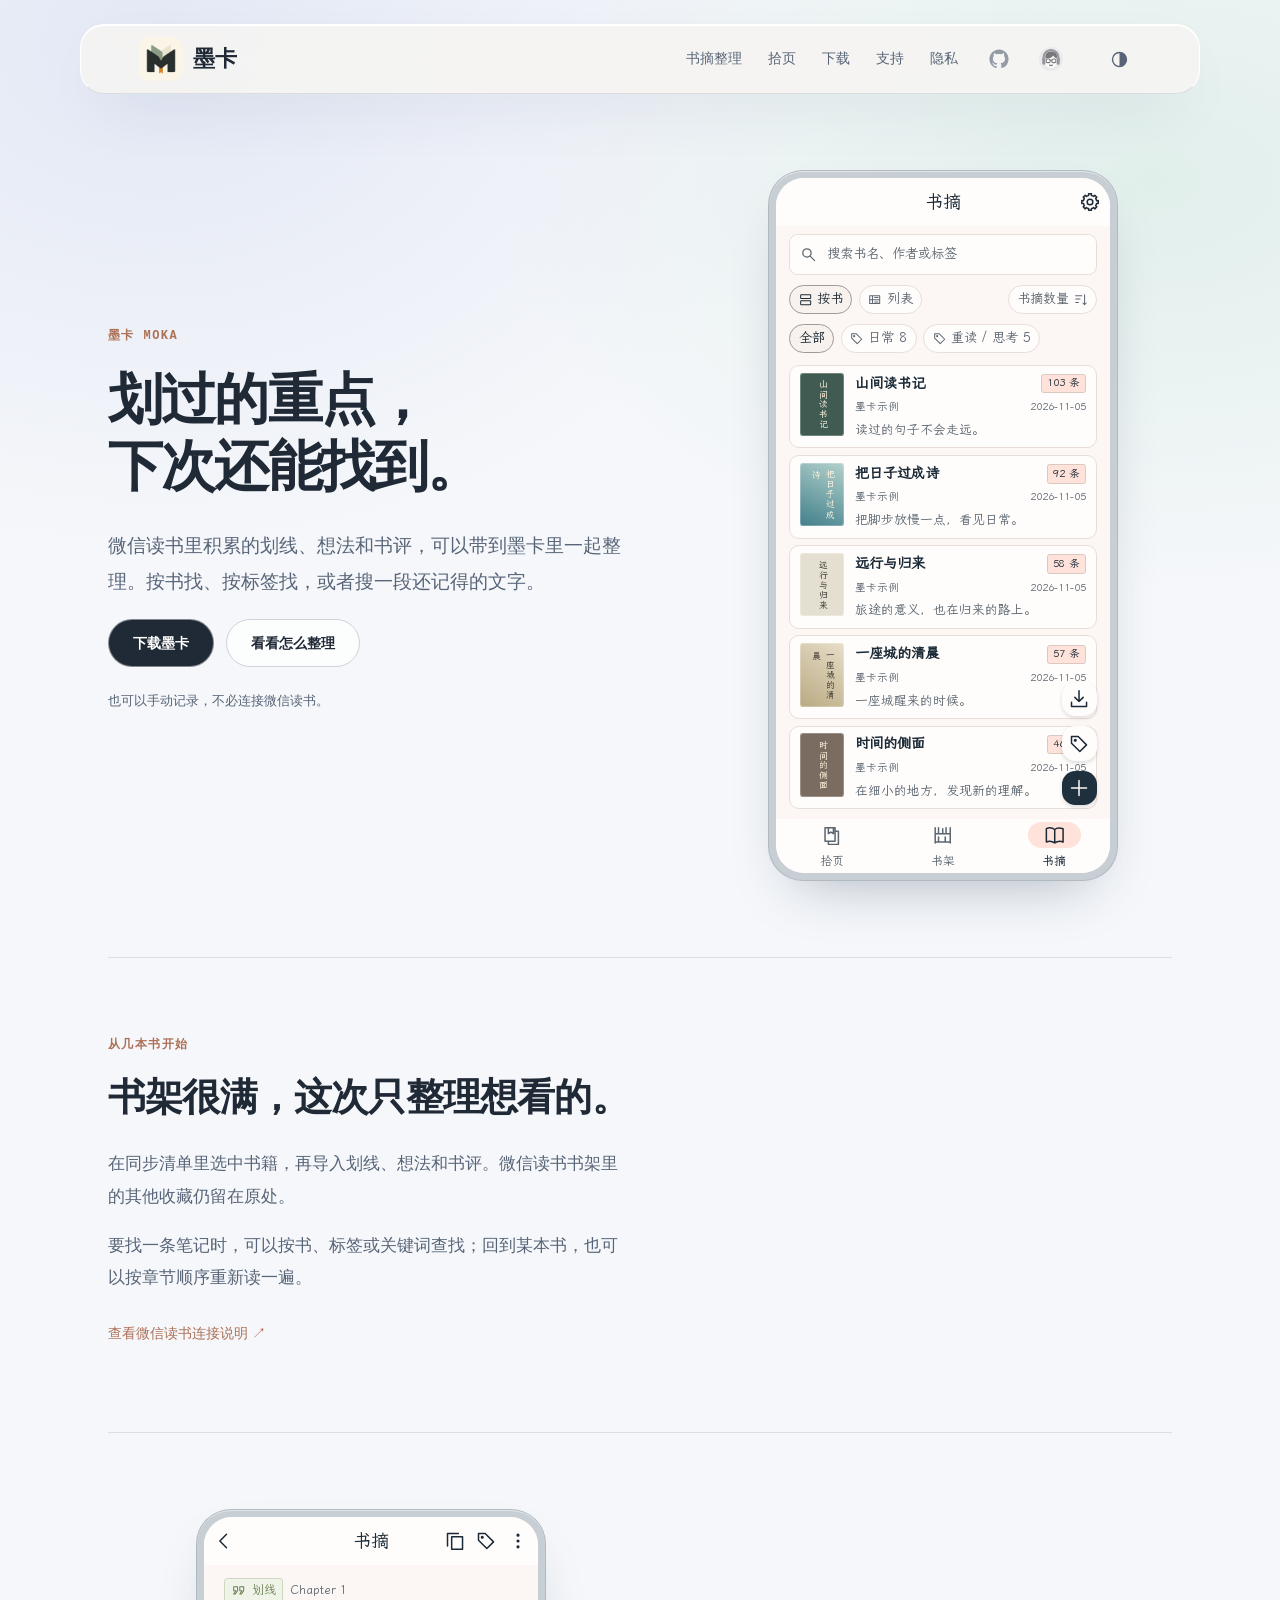
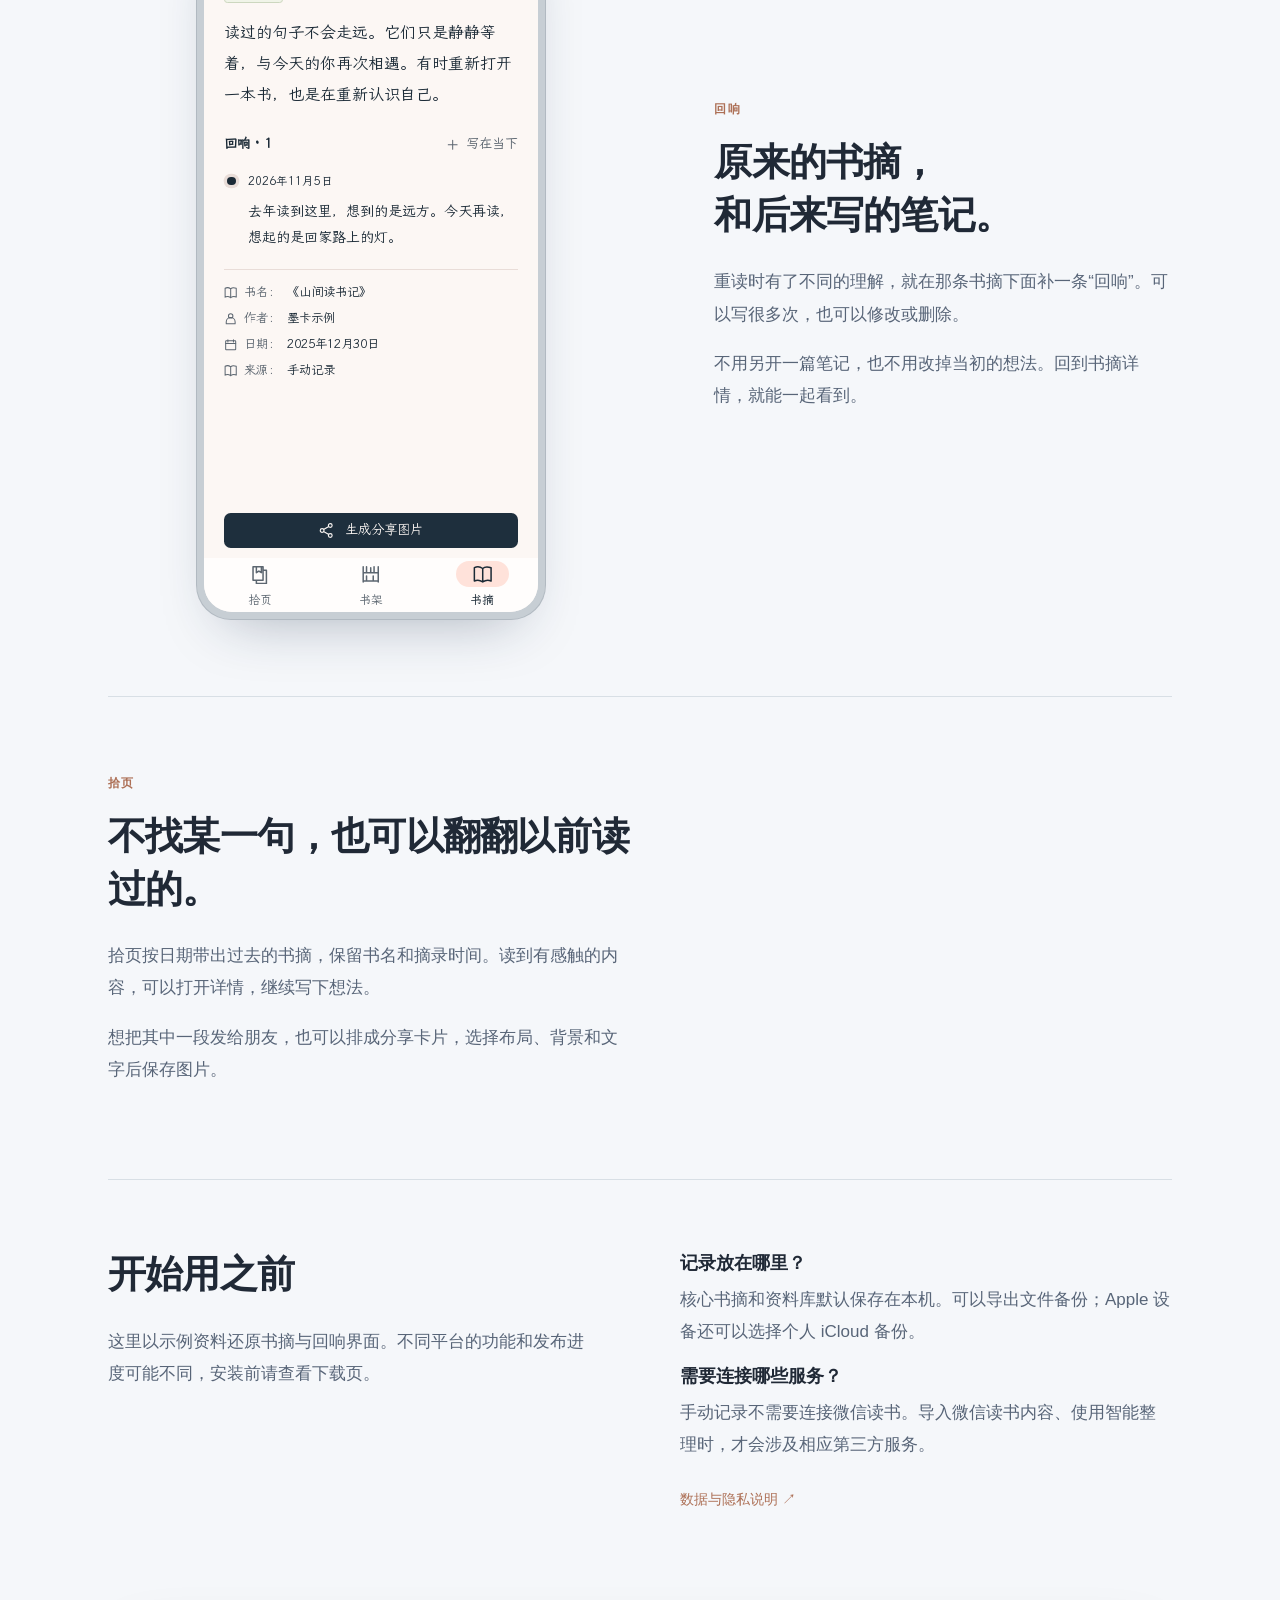
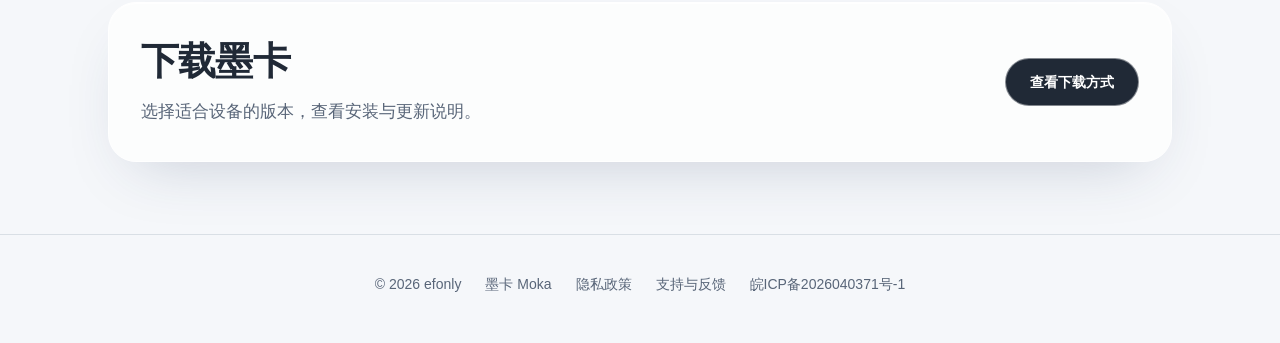
==== commit 99dfea5b: "Correct website preview icons and captions" ====
--- a/index.html
+++ b/index.html
@@ -12,7 +12,7 @@
     <link rel="describedby" href="llms.txt" type="text/plain">
     <link rel="icon" href="assets/moka.png?v=73ec5e3a110d">
     <link rel="stylesheet" href="assets/styles.css?v=14bc5645d0e8">
-  <link rel="stylesheet" href="assets/design.css?v=405dc7890cb4"><link rel="stylesheet" href="assets/product-preview.css?v=a1bc68637edb"></head>
+  <link rel="stylesheet" href="assets/design.css?v=405dc7890cb4"><link rel="stylesheet" href="assets/product-preview.css?v=525a0802b0a8"></head>
   <body class="product-site">
     <header class="site-header">
       <a class="brand" href="index.html" aria-label="墨卡首页">
@@ -36,7 +36,7 @@
     <main class="product-story">
 <section class="story-hero">
 <div class="story-copy"><p class="eyebrow">墨卡 Moka</p><h1>划过的重点，<br>下次还能找到。</h1><p class="story-lead">微信读书里积累的划线、想法和书评，可以带到墨卡里一起整理。按书找、按标签找，或者搜一段还记得的文字。</p><div class="hero-actions"><a class="button primary" href="download.html">下载墨卡</a><a class="button secondary" href="#organize">看看怎么整理</a></div><p class="story-note">也可以手动记录，不必连接微信读书。</p></div>
-<figure class="product-preview preview-moka"><div class="preview-device" role="img" aria-label="墨卡按书查看书摘，展示搜索、标签、数量与底部导航"><div class="preview-screen" aria-hidden="true"><div class="rep-moka-nav"><b>书摘</b><span><svg viewBox="0 0 24 24"><path d="m9 2-1 3-3 1-2 3 2 3-1 3 2 3 4 1 2 3 3-2 3-1 1-4 3-2-2-3-1-3-4-1-2-3Z"/><circle cx="12" cy="12" r="4"/></svg></span></div><div class="rep-moka-body"><div class="rep-search"><svg viewBox="0 0 24 24"><circle cx="10" cy="10" r="6"/><path d="m15 15 6 6"/></svg><span>搜索书名、作者或标签</span></div><div class="rep-sort"><span class="active">▤ 按书</span><span>▤ 列表</span><span class="sort-end">书摘数量 <svg viewBox="0 0 24 24"><path d="M3 5h11M3 11h8M3 17h5M19 3v18m-3-3 3 3 3-3"/></svg></span></div><div class="rep-tags"><span class="active">全部</span><span><svg viewBox="0 0 24 24"><path d="M3 3h8l10 10-8 8L3 11Z"/><circle cx="7.5" cy="7.5" r="1"/></svg>日常 8</span><span><svg viewBox="0 0 24 24"><path d="M3 3h8l10 10-8 8L3 11Z"/><circle cx="7.5" cy="7.5" r="1"/></svg>重读 / 思考 5</span></div><div class="rep-books"><div class="rep-book"><div class="rep-cover cover-0">山间读书记</div><div class="rep-book-content"><div><strong>山间读书记</strong><em>103 条</em></div><div class="rep-meta"><span>墨卡示例</span><time>2026-11-05</time></div><p>读过的句子不会走远。</p></div></div><div class="rep-book"><div class="rep-cover cover-1">把日子过成诗</div><div class="rep-book-content"><div><strong>把日子过成诗</strong><em>92 条</em></div><div class="rep-meta"><span>墨卡示例</span><time>2026-11-05</time></div><p>把脚步放慢一点，看见日常。</p></div></div><div class="rep-book"><div class="rep-cover cover-2">远行与归来</div><div class="rep-book-content"><div><strong>远行与归来</strong><em>58 条</em></div><div class="rep-meta"><span>墨卡示例</span><time>2026-11-05</time></div><p>旅途的意义，也在归来的路上。</p></div></div><div class="rep-book"><div class="rep-cover cover-3">一座城的清晨</div><div class="rep-book-content"><div><strong>一座城的清晨</strong><em>57 条</em></div><div class="rep-meta"><span>墨卡示例</span><time>2026-11-05</time></div><p>一座城醒来的时候。</p></div></div><div class="rep-book"><div class="rep-cover cover-4">时间的侧面</div><div class="rep-book-content"><div><strong>时间的侧面</strong><em>46 条</em></div><div class="rep-meta"><span>墨卡示例</span><time>2026-11-05</time></div><p>在细小的地方，发现新的理解。</p></div></div></div><div class="rep-fabs"><span><svg viewBox="0 0 24 24"><path d="M12 2v13m-5-5 5 5 5-5M3 16v5h18v-5"/></svg></span><span><svg viewBox="0 0 24 24"><path d="M3 3h8l10 10-8 8L3 11Z"/><circle cx="7.5" cy="7.5" r="1"/></svg></span><span><svg viewBox="0 0 24 24"><path d="M12 3v18M3 12h18"/></svg></span></div></div><div class="rep-tabs"><span class=""><svg viewBox="0 0 24 24"><path d="M4 3h12v16H4zM8 3v7l3-2 3 2V3M16 7h4v16H8v-4"/></svg><small>拾页</small></span><span class=""><svg viewBox="0 0 24 24"><path d="M3 3v18M21 3v18M3 10h18M3 20h18M7 3v7M12 4v6M16 3v7M7 14v6M15 14v6"/></svg><small>书架</small></span><span class="active"><svg viewBox="0 0 24 24"><path d="M12 5C8 2 4 3 2 4v16c4-2 7-1 10 1 3-2 6-3 10-1V4c-3-1-7-2-10 1v16"/></svg><small>书摘</small></span></div></div></div><figcaption>按书查找 · 界面示意，使用示例资料</figcaption></figure>
+<figure class="product-preview preview-moka"><div class="preview-device" role="img" aria-label="墨卡按书查看书摘，展示搜索、标签、数量与底部导航"><div class="preview-screen" aria-hidden="true"><div class="rep-moka-nav"><b>书摘</b><span><svg viewBox="0 0 24 24"><path d="M19.39,8.94 L19.83,10.34 L21.85,10.26 L21.85,13.74 L19.83,13.66 L19.39,15.06 L18.71,16.36 L20.19,17.74 L17.74,20.19 L16.36,18.71 L15.06,19.39 L13.66,19.83 L13.74,21.85 L10.26,21.85 L10.34,19.83 L8.94,19.39 L7.64,18.71 L6.26,20.19 L3.81,17.74 L5.29,16.36 L4.61,15.06 L4.17,13.66 L2.15,13.74 L2.15,10.26 L4.17,10.34 L4.61,8.94 L5.29,7.64 L3.81,6.26 L6.26,3.81 L7.64,5.29 L8.94,4.61 L10.34,4.17 L10.26,2.15 L13.74,2.15 L13.66,4.17 L15.06,4.61 L16.36,5.29 L17.74,3.81 L20.19,6.26 L18.71,7.64 Z"/><circle cx="12" cy="12" r="3.4"/></svg></span></div><div class="rep-moka-body"><div class="rep-search"><svg viewBox="0 0 24 24"><circle cx="10" cy="10" r="6"/><path d="m15 15 6 6"/></svg><span>搜索书名、作者或标签</span></div><div class="rep-sort"><span class="active"><svg viewBox="0 0 24 24"><rect x="3" y="3" width="18" height="7" rx="1"/><rect x="3" y="14" width="18" height="7" rx="1"/></svg>按书</span><span><svg viewBox="0 0 24 24"><path d="M3 5h18v14H3zM8 5v14M3 12h18M12 8h6M12 16h6"/></svg>列表</span><span class="sort-end">书摘数量 <svg viewBox="0 0 24 24"><path d="M3 5h11M3 11h8M3 17h5M19 3v18m-3-3 3 3 3-3"/></svg></span></div><div class="rep-tags"><span class="active">全部</span><span><svg viewBox="0 0 24 24"><path d="M3 3h8l10 10-8 8L3 11Z"/><circle cx="7.5" cy="7.5" r="1"/></svg>日常 8</span><span><svg viewBox="0 0 24 24"><path d="M3 3h8l10 10-8 8L3 11Z"/><circle cx="7.5" cy="7.5" r="1"/></svg>重读 / 思考 5</span></div><div class="rep-books"><div class="rep-book"><div class="rep-cover cover-0">山间读书记</div><div class="rep-book-content"><div><strong>山间读书记</strong><em>103 条</em></div><div class="rep-meta"><span>墨卡示例</span><time>2026-11-05</time></div><p>读过的句子不会走远。</p></div></div><div class="rep-book"><div class="rep-cover cover-1">把日子过成诗</div><div class="rep-book-content"><div><strong>把日子过成诗</strong><em>92 条</em></div><div class="rep-meta"><span>墨卡示例</span><time>2026-11-05</time></div><p>把脚步放慢一点，看见日常。</p></div></div><div class="rep-book"><div class="rep-cover cover-2">远行与归来</div><div class="rep-book-content"><div><strong>远行与归来</strong><em>58 条</em></div><div class="rep-meta"><span>墨卡示例</span><time>2026-11-05</time></div><p>旅途的意义，也在归来的路上。</p></div></div><div class="rep-book"><div class="rep-cover cover-3">一座城的清晨</div><div class="rep-book-content"><div><strong>一座城的清晨</strong><em>57 条</em></div><div class="rep-meta"><span>墨卡示例</span><time>2026-11-05</time></div><p>一座城醒来的时候。</p></div></div><div class="rep-book"><div class="rep-cover cover-4">时间的侧面</div><div class="rep-book-content"><div><strong>时间的侧面</strong><em>46 条</em></div><div class="rep-meta"><span>墨卡示例</span><time>2026-11-05</time></div><p>在细小的地方，发现新的理解。</p></div></div></div><div class="rep-fabs"><span><svg viewBox="0 0 24 24"><path d="M12 2v13m-5-5 5 5 5-5M3 16v5h18v-5"/></svg></span><span><svg viewBox="0 0 24 24"><path d="M3 3h8l10 10-8 8L3 11Z"/><circle cx="7.5" cy="7.5" r="1"/></svg></span><span><svg viewBox="0 0 24 24"><path d="M12 3v18M3 12h18"/></svg></span></div></div><div class="rep-tabs"><span class=""><svg viewBox="0 0 24 24"><path d="M4 3h12v16H4zM8 3v7l3-2 3 2V3M16 7h4v16H8v-4"/></svg><small>拾页</small></span><span class=""><svg viewBox="0 0 24 24"><path d="M3 3v18M21 3v18M3 10h18M3 20h18M7 3v7M12 4v6M16 3v7M7 14v6M15 14v6"/></svg><small>书架</small></span><span class="active"><svg viewBox="0 0 24 24"><path d="M12 5C8 2 4 3 2 4v16c4-2 7-1 10 1 3-2 6-3 10-1V4c-3-1-7-2-10 1v16"/></svg><small>书摘</small></span></div></div></div></figure>
 </section>
 <section class="story-row story-text" id="organize">
 <div class="story-copy"><p class="eyebrow">从几本书开始</p><h2>书架很满，<br>这次只整理想看的。</h2><p>在同步清单里选中书籍，再导入划线、想法和书评。微信读书书架里的其他收藏仍留在原处。</p><p>要找一条笔记时，可以按书、标签或关键词查找；回到某本书，也可以按章节顺序重新读一遍。</p><a class="story-link" href="support.html">查看微信读书连接说明 ↗</a></div>
@@ -44,7 +44,7 @@
 </section>
 <section class="story-row story-reverse" id="reflections">
 <div class="story-copy"><p class="eyebrow">回响</p><h2>原来的书摘，<br>和后来写的笔记。</h2><p>重读时有了不同的理解，就在那条书摘下面补一条“回响”。可以写很多次，也可以修改或删除。</p><p>不用另开一篇笔记，也不用改掉当初的想法。回到书摘详情，就能一起看到。</p></div>
-<figure class="product-preview preview-moka"><div class="preview-device" role="img" aria-label="墨卡书摘详情，展示原文、回响、书籍信息与分享入口"><div class="preview-screen" aria-hidden="true"><div class="rep-moka-nav detail"><span><svg viewBox="0 0 24 24"><path d="m15 4-8 8 8 8"/></svg></span><b>书摘</b><span><svg viewBox="0 0 24 24"><path d="M8 7h13v15H8zM16 3H3v15"/></svg><svg viewBox="0 0 24 24"><path d="M3 3h8l10 10-8 8L3 11Z"/><circle cx="7.5" cy="7.5" r="1"/></svg><svg viewBox="0 0 24 24"><circle cx="12" cy="5" r="1"/><circle cx="12" cy="12" r="1"/><circle cx="12" cy="19" r="1"/></svg></span></div><div class="rep-detail"><div class="rep-chapter"><span>❞ 划线</span>Chapter 1</div><div class="rep-quote">读过的句子不会走远。它们只是静静等着，与今天的你再次相遇。有时重新打开一本书，也是在重新认识自己。</div><div class="rep-echo-title"><b>回响 · 1</b><span>＋ 写在当下</span></div><div class="rep-echo"><i></i><div><time>2026年11月5日</time><p>去年读到这里，想到的是远方。今天再读，想起的是回家路上的灯。</p></div></div><div class="rep-book-info"><div>▥　书名： <b>《山间读书记》</b></div><div>♙　作者： <b>墨卡示例</b></div><div>▣　日期： <b>2025年12月30日</b></div><div>▥　来源： <b>手动记录</b></div></div><div class="rep-share"><svg viewBox="0 0 24 24"><circle cx="18" cy="4" r="3"/><circle cx="5" cy="12" r="3"/><circle cx="18" cy="20" r="3"/><path d="m8 10 7-4M8 14l7 4"/></svg>生成分享图片</div></div><div class="rep-tabs"><span class=""><svg viewBox="0 0 24 24"><path d="M4 3h12v16H4zM8 3v7l3-2 3 2V3M16 7h4v16H8v-4"/></svg><small>拾页</small></span><span class=""><svg viewBox="0 0 24 24"><path d="M3 3v18M21 3v18M3 10h18M3 20h18M7 3v7M12 4v6M16 3v7M7 14v6M15 14v6"/></svg><small>书架</small></span><span class="active"><svg viewBox="0 0 24 24"><path d="M12 5C8 2 4 3 2 4v16c4-2 7-1 10 1 3-2 6-3 10-1V4c-3-1-7-2-10 1v16"/></svg><small>书摘</small></span></div></div></div><figcaption>书摘与回响 · 界面示意，使用示例资料</figcaption></figure>
+<figure class="product-preview preview-moka"><div class="preview-device" role="img" aria-label="墨卡书摘详情，展示原文、回响、书籍信息与分享入口"><div class="preview-screen" aria-hidden="true"><div class="rep-moka-nav detail"><span><svg viewBox="0 0 24 24"><path d="m15 4-8 8 8 8"/></svg></span><b>书摘</b><span><svg viewBox="0 0 24 24"><path d="M8 7h13v15H8zM16 3H3v15"/></svg><svg viewBox="0 0 24 24"><path d="M3 3h8l10 10-8 8L3 11Z"/><circle cx="7.5" cy="7.5" r="1"/></svg><svg viewBox="0 0 24 24"><circle cx="12" cy="5" r="1"/><circle cx="12" cy="12" r="1"/><circle cx="12" cy="19" r="1"/></svg></span></div><div class="rep-detail"><div class="rep-chapter"><span><svg viewBox="0 0 24 24"><path d="M3 5h7v7l-4 6H3l4-6H3ZM14 5h7v7l-4 6h-3l4-6h-4Z"/></svg>划线</span>Chapter 1</div><div class="rep-quote">读过的句子不会走远。它们只是静静等着，与今天的你再次相遇。有时重新打开一本书，也是在重新认识自己。</div><div class="rep-echo-title"><b>回响 · 1</b><span><svg viewBox="0 0 24 24"><path d="M12 4v16M4 12h16"/></svg>写在当下</span></div><div class="rep-echo"><i></i><div><time>2026年11月5日</time><p>去年读到这里，想到的是远方。今天再读，想起的是回家路上的灯。</p></div></div><div class="rep-book-info"><div><svg viewBox="0 0 24 24"><path d="M12 5C8 2 4 3 2 4v16c4-2 7-1 10 1 3-2 6-3 10-1V4c-3-1-7-2-10 1v16"/></svg>书名： <b>《山间读书记》</b></div><div><svg viewBox="0 0 24 24"><circle cx="12" cy="7" r="4"/><path d="M4 21v-3a8 8 0 0 1 16 0v3Z"/></svg>作者： <b>墨卡示例</b></div><div><svg viewBox="0 0 24 24"><rect x="3" y="5" width="18" height="16" rx="1"/><path d="M3 10h18M7 3v4M17 3v4"/></svg>日期： <b>2025年12月30日</b></div><div><svg viewBox="0 0 24 24"><path d="M12 5C8 2 4 3 2 4v16c4-2 7-1 10 1 3-2 6-3 10-1V4c-3-1-7-2-10 1v16"/></svg>来源： <b>手动记录</b></div></div><div class="rep-share"><svg viewBox="0 0 24 24"><circle cx="18" cy="4" r="3"/><circle cx="5" cy="12" r="3"/><circle cx="18" cy="20" r="3"/><path d="m8 10 7-4M8 14l7 4"/></svg>生成分享图片</div></div><div class="rep-tabs"><span class=""><svg viewBox="0 0 24 24"><path d="M4 3h12v16H4zM8 3v7l3-2 3 2V3M16 7h4v16H8v-4"/></svg><small>拾页</small></span><span class=""><svg viewBox="0 0 24 24"><path d="M3 3v18M21 3v18M3 10h18M3 20h18M7 3v7M12 4v6M16 3v7M7 14v6M15 14v6"/></svg><small>书架</small></span><span class="active"><svg viewBox="0 0 24 24"><path d="M12 5C8 2 4 3 2 4v16c4-2 7-1 10 1 3-2 6-3 10-1V4c-3-1-7-2-10 1v16"/></svg><small>书摘</small></span></div></div></div></figure>
 </section>
 <section class="story-row story-text" id="memory">
 <div class="story-copy"><p class="eyebrow">拾页</p><h2>不找某一句，<br>也可以翻翻以前读过的。</h2><p>拾页按日期带出过去的书摘，保留书名和摘录时间。读到有感触的内容，可以打开详情，继续写下想法。</p><p>想把其中一段发给朋友，也可以排成分享卡片，选择布局、背景和文字后保存图片。</p></div>
--- a/assets/product-preview.css
+++ b/assets/product-preview.css
@@ -10,8 +10,14 @@
 .preview-device{container-type:inline-size}
 .preview-screen{position:relative;display:flex;flex-direction:column;aspect-ratio:390/812;overflow:hidden;border-radius:28px;background:var(--preview-canvas);color:var(--preview-ink);font:4cqw/1.55 -apple-system,BlinkMacSystemFont,"PingFang SC",sans-serif;text-align:left}
 .preview-screen *{box-sizing:border-box}.preview-screen svg{width:6cqw;height:6cqw;flex:none;fill:none;stroke:currentColor;stroke-width:1.8;stroke-linecap:round;stroke-linejoin:round;vertical-align:middle}.preview-screen p{margin:0;color:inherit;font:inherit}.preview-screen b,.preview-screen strong{font-weight:600}.preview-screen small{font-size:3.6cqw;color:inherit}.preview-screen span{min-width:0}
-.rep-moka-nav{position:relative;display:flex;align-items:center;justify-content:center;min-height:14.3cqw;padding:0 4cqw;background:var(--preview-surface);flex:none}.rep-moka-nav>b{font-size:5.5cqw;font-weight:500}.rep-moka-nav>span{position:absolute;right:3cqw;display:flex;gap:3.5cqw}.rep-moka-nav.detail>span:first-child{right:auto;left:3cqw}.rep-moka-body{padding:2.6cqw 4cqw 0;flex:1;overflow:hidden;position:relative}.rep-search{display:flex;align-items:center;gap:3cqw;padding:2.5cqw 3cqw;min-height:12cqw;border:1px solid var(--preview-line);border-radius:2.6cqw;background:var(--preview-surface);color:var(--preview-muted)}.rep-search>span{white-space:nowrap;overflow:hidden;text-overflow:ellipsis}.rep-search svg{width:5cqw;height:5cqw}.rep-sort{display:flex;align-items:center;gap:2cqw;margin:3cqw 0}.rep-sort>span,.rep-tags>span{display:flex;align-items:center;gap:1.5cqw;white-space:nowrap;padding:1cqw 2.5cqw;border:1px solid var(--preview-line);border-radius:8cqw;background:var(--preview-surface);color:var(--preview-muted)}.rep-sort .active,.rep-tags .active{background:var(--preview-tint);border-color:#9f9a98;color:var(--preview-ink)}.rep-sort .sort-end{margin-left:auto}.rep-sort svg,.rep-tags svg{width:4cqw;height:4cqw}.rep-tags{display:flex;gap:2cqw;margin:2cqw 0 3.5cqw;overflow:hidden}.rep-books{display:grid;gap:2cqw}.rep-book{display:flex;gap:3.4cqw;padding:3cqw;border:1px solid var(--preview-line);border-radius:3cqw;background:var(--preview-surface);min-height:25cqw}.rep-cover{display:flex;justify-content:center;align-items:center;flex:0 0 13cqw;height:19cqw;padding:2cqw;border-radius:1cqw;background:#405b52;color:#fff4df;font-size:2.6cqw;writing-mode:vertical-rl;letter-spacing:1px;box-shadow:inset 0 0 0 1px #ffffff40}.cover-1{background:linear-gradient(25deg,#417f8b,#b3d1cb)}.cover-2{background:#e5dfd1;color:#3d3833}.cover-3{background:linear-gradient(35deg,#b9aa82,#e8dec9);color:#3d3833}.cover-4{background:#7a6c60}.rep-book-content{flex:1;min-width:0}.rep-book-content>div{display:flex;align-items:center;gap:2cqw}.rep-book-content strong{font-size:4.3cqw;white-space:nowrap;overflow:hidden;text-overflow:ellipsis;flex:1}.rep-book-content em{font-size:3.2cqw;font-style:normal;background:#ffe2da;color:#1b2a36;border:1px solid #d9c9c1;border-radius:.8cqw;padding:.1cqw 1.4cqw;white-space:nowrap}.rep-meta{color:var(--preview-muted);font-size:3.2cqw;margin:1.3cqw 0}.rep-meta time{margin-left:auto;white-space:nowrap}.rep-book-content p{color:var(--preview-muted);white-space:nowrap;overflow:hidden;text-overflow:ellipsis;font-size:3.8cqw}.rep-fabs{position:absolute;right:4cqw;bottom:4cqw;display:grid;gap:3cqw}.rep-fabs>span{display:grid;place-items:center;width:10.3cqw;height:10.3cqw;background:var(--preview-surface);border-radius:4cqw;box-shadow:0 2px 4px #0002}.rep-fabs>span:last-child{background:var(--preview-accent);color:var(--preview-canvas)}.rep-tabs{display:flex;justify-content:space-around;align-items:center;background:var(--preview-surface);height:16.4cqw;flex:none;padding:1.8cqw 0}.rep-tabs>span{display:flex;align-items:center;flex-direction:column;gap:1cqw;color:var(--preview-muted)}.rep-tabs svg{width:16cqw;height:8cqw;padding:1cqw 5cqw}.rep-tabs .active{color:var(--preview-ink)}.rep-tabs .active svg{background:#ffe2da;color:#1b2a36;border-radius:8cqw}
+.rep-moka-nav{position:relative;display:flex;align-items:center;justify-content:center;min-height:14.3cqw;padding:0 4cqw;background:var(--preview-surface);flex:none}.rep-moka-nav>b{font-size:5.5cqw;font-weight:500}.rep-moka-nav>span{position:absolute;right:3cqw;display:flex;gap:3.5cqw}.rep-moka-nav.detail>span:first-child{right:auto;left:3cqw}.rep-moka-body{padding:2.6cqw 4cqw 0;flex:1;overflow:hidden;position:relative}.rep-search{display:flex;align-items:center;gap:3cqw;padding:2.5cqw 3cqw;min-height:12cqw;border:1px solid var(--preview-line);border-radius:2.6cqw;background:var(--preview-surface);color:var(--preview-muted)}.rep-search>span{white-space:nowrap;overflow:hidden;text-overflow:ellipsis}.rep-search svg{width:5cqw;height:5cqw}.rep-sort{display:flex;align-items:center;gap:2cqw;margin:3cqw 0}.rep-sort>span,.rep-tags>span{display:flex;align-items:center;gap:1.5cqw;white-space:nowrap;padding:1cqw 2.5cqw;border:1px solid var(--preview-line);border-radius:8cqw;background:var(--preview-surface);color:var(--preview-muted)}.rep-sort .active,.rep-tags .active{background:var(--preview-tint);border-color:#9f9a98;color:var(--preview-ink)}.rep-sort .sort-end{margin-left:auto}.rep-sort svg,.rep-tags svg{width:4cqw;height:4cqw}.rep-tags{display:flex;gap:2cqw;margin:2cqw 0 3.5cqw;overflow:hidden}.rep-books{display:grid;gap:2cqw}.rep-book{display:flex;gap:3.4cqw;padding:2cqw 3cqw;border:1px solid var(--preview-line);border-radius:3cqw;background:var(--preview-surface);min-height:25cqw}.rep-cover{display:flex;justify-content:center;align-items:center;flex:0 0 13cqw;height:19cqw;padding:2cqw;border-radius:1cqw;background:#405b52;color:#fff4df;font-size:2.6cqw;writing-mode:vertical-rl;letter-spacing:1px;box-shadow:inset 0 0 0 1px #ffffff40}.cover-1{background:linear-gradient(25deg,#417f8b,#b3d1cb)}.cover-2{background:#e5dfd1;color:#3d3833}.cover-3{background:linear-gradient(35deg,#b9aa82,#e8dec9);color:#3d3833}.cover-4{background:#7a6c60}.rep-book-content{flex:1;min-width:0}.rep-book-content>div{display:flex;align-items:center;gap:2cqw}.rep-book-content strong{font-size:4.3cqw;white-space:nowrap;overflow:hidden;text-overflow:ellipsis;flex:1}.rep-book-content em{font-size:3.2cqw;font-style:normal;background:#ffe2da;color:#1b2a36;border:1px solid #d9c9c1;border-radius:.8cqw;padding:.1cqw 1.4cqw;white-space:nowrap}.rep-meta{color:var(--preview-muted);font-size:3.2cqw;margin:1.3cqw 0}.rep-meta time{margin-left:auto;white-space:nowrap}.rep-book-content p{color:var(--preview-muted);white-space:nowrap;overflow:hidden;text-overflow:ellipsis;font-size:3.8cqw}.rep-fabs{position:absolute;right:4cqw;bottom:4cqw;display:grid;gap:3cqw}.rep-fabs>span{display:grid;place-items:center;width:10.3cqw;height:10.3cqw;background:var(--preview-surface);border-radius:4cqw;box-shadow:0 2px 4px #0002}.rep-fabs>span:last-child{background:var(--preview-accent);color:var(--preview-canvas)}.rep-tabs{display:flex;justify-content:space-around;align-items:center;background:var(--preview-surface);height:16.4cqw;flex:none;padding:1.8cqw 0}.rep-tabs>span{display:flex;align-items:center;flex-direction:column;gap:1cqw;color:var(--preview-muted)}.rep-tabs svg{width:16cqw;height:8cqw;padding:1cqw 5cqw}.rep-tabs .active{color:var(--preview-ink)}.rep-tabs .active svg{background:#ffe2da;color:#1b2a36;border-radius:8cqw}
 .rep-detail{display:flex;flex-direction:column;flex:1;min-height:0;padding:4cqw 6cqw 3cqw}.rep-chapter{display:flex;align-items:center;gap:2cqw;font-size:3.6cqw;color:var(--preview-muted)}.rep-chapter>span{padding:.7cqw 2cqw;border-radius:1cqw;border:1px solid #ccd7bf;color:#6a7f52;background:#f0f4e8}.rep-quote{font-size:4.8cqw;line-height:1.95;margin:4cqw 0 7cqw}.rep-echo-title{display:flex;justify-content:space-between;align-items:center;margin:0 0 5cqw}.rep-echo-title>span{color:var(--preview-muted)}.rep-echo{display:flex;gap:3.8cqw;padding-left:1cqw;min-height:23cqw}.rep-echo i{width:2.5cqw;height:2.5cqw;border-radius:50%;background:var(--preview-ink);box-shadow:0 0 0 1cqw var(--preview-line);margin-top:1.7cqw;flex:none}.rep-echo time{font-size:3.5cqw}.rep-echo p{margin-top:2cqw;font-size:4.2cqw;line-height:1.9}.rep-book-info{margin-top:5cqw;padding-top:3cqw;border-top:1px solid var(--preview-line);font-size:3.7cqw;line-height:2.1;color:var(--preview-muted)}.rep-book-info b{font-weight:400;color:var(--preview-ink)}.rep-share{display:flex;align-items:center;justify-content:center;gap:3cqw;margin-top:auto;background:var(--preview-accent);color:var(--preview-canvas);border-radius:2cqw;min-height:10.5cqw}.rep-share svg{width:4.5cqw;height:4.5cqw}
-.preview-glint .preview-screen{aspect-ratio:390/844}.rep-glint-nav{display:flex;align-items:center;gap:3cqw;padding:3cqw;min-height:12cqw;color:var(--preview-muted);flex:none}.rep-glint-nav>b{margin-right:auto;font-size:5cqw;color:var(--preview-ink)}.rep-glint-nav>span{color:var(--preview-accent);font-size:3.5cqw;font-weight:600}.rep-glint-nav svg{width:5cqw;height:5cqw}.rep-glint-body{position:relative;padding:1.5cqw 4cqw;flex:1}.rep-search-row{display:flex;gap:2cqw}.rep-search-row>.rep-search{flex:1;min-width:0;min-height:10cqw}.rep-tag-button{display:grid;place-items:center;width:11cqw;background:var(--preview-surface);border:1px solid var(--preview-line);border-radius:3cqw;color:var(--preview-muted)}.rep-segments{display:flex;justify-content:space-between;align-items:center;padding:.8cqw;gap:1cqw;border-radius:3cqw;background:var(--preview-control);margin:3cqw 0;font-size:3.5cqw;color:var(--preview-muted)}.rep-segments>*{padding:1.3cqw 2.5cqw;white-space:nowrap}.rep-segments>b{background:var(--preview-surface);color:var(--preview-ink);border-radius:2cqw}.rep-group-label{color:var(--preview-muted);font-size:3.3cqw;margin:3cqw 1cqw 4cqw}.rep-glint-note{display:flex;align-items:center;gap:4cqw;background:var(--preview-tint);border:1px solid color-mix(in srgb,var(--preview-accent) 25%,var(--preview-line));border-radius:3.5cqw;padding:2.8cqw 4.4cqw;margin-bottom:2cqw;min-height:15cqw}.rep-glint-note>i{width:4cqw;height:4cqw;border:1.6px solid var(--preview-accent);border-radius:50%;flex:none}.rep-glint-note p{font-size:4.1cqw;line-height:1.55;font-weight:500}.rep-glint-note.deferred{background:color-mix(in srgb,#bb7926 4%,var(--preview-surface));border-color:color-mix(in srgb,#bb7926 25%,var(--preview-line));margin-top:4cqw}.rep-glint-note.deferred>i{border:0;color:#bb7926}.rep-glint-note.deferred svg{width:4cqw;height:4cqw}.rep-glint-note+.rep-group-label{margin-top:7cqw}.rep-add{position:absolute;right:5cqw;bottom:44cqw;display:grid;place-items:center;width:14cqw;height:14cqw;border:1px solid var(--preview-line);border-radius:50%;background:var(--preview-surface);box-shadow:0 12px 25px #0001;color:var(--preview-accent)}.rep-add svg{width:7cqw;height:7cqw}
+.preview-glint .preview-screen{aspect-ratio:390/844}.rep-glint-nav{display:flex;align-items:center;gap:3cqw;padding:3cqw;min-height:12cqw;color:var(--preview-muted);flex:none}.rep-glint-nav>b{display:flex;align-items:center;gap:1.5cqw;margin-right:auto;font-size:5cqw;color:var(--preview-ink)}.rep-glint-nav>span{color:var(--preview-accent);font-size:3.5cqw;font-weight:600}.rep-glint-nav svg{width:5cqw;height:5cqw}.rep-glint-body{position:relative;padding:1.5cqw 4cqw;flex:1}.rep-search-row{display:flex;gap:2cqw}.rep-search-row>.rep-search{flex:1;min-width:0;min-height:10cqw}.rep-tag-button{display:grid;place-items:center;width:11cqw;background:var(--preview-surface);border:1px solid var(--preview-line);border-radius:3cqw;color:var(--preview-muted)}.rep-segments{display:flex;justify-content:space-between;align-items:center;padding:.8cqw;gap:1cqw;border-radius:3cqw;background:var(--preview-control);margin:3cqw 0;font-size:3.5cqw;color:var(--preview-muted)}.rep-segments>*{padding:1.3cqw 2.5cqw;white-space:nowrap}.rep-segments>b{background:var(--preview-surface);color:var(--preview-ink);border-radius:2cqw}.rep-group-label{color:var(--preview-muted);font-size:3.3cqw;margin:3cqw 1cqw 4cqw}.rep-glint-note{display:flex;align-items:center;gap:4cqw;background:var(--preview-tint);border:1px solid color-mix(in srgb,var(--preview-accent) 25%,var(--preview-line));border-radius:3.5cqw;padding:2.8cqw 4.4cqw;margin-bottom:2cqw;min-height:15cqw}.rep-glint-note>i{width:4cqw;height:4cqw;border:1.6px solid var(--preview-accent);border-radius:50%;flex:none}.rep-glint-note p{font-size:4.1cqw;line-height:1.55;font-weight:400}.rep-glint-note.deferred{background:color-mix(in srgb,#bb7926 4%,var(--preview-surface));border-color:color-mix(in srgb,#bb7926 25%,var(--preview-line));margin-top:4cqw}.rep-glint-note.deferred>i{border:0;color:#bb7926}.rep-glint-note.deferred svg{width:4cqw;height:4cqw}.rep-glint-note+.rep-group-label{margin-top:7cqw}.rep-add{position:absolute;right:5cqw;bottom:44cqw;display:grid;place-items:center;width:14cqw;height:14cqw;border:1px solid var(--preview-line);border-radius:50%;background:var(--preview-surface);box-shadow:0 12px 25px #0001;color:var(--preview-accent)}.rep-add svg{width:7cqw;height:7cqw}
 :root[data-appearance="dark"] .rep-book-content em,:root[data-appearance="dark"] .rep-tabs .active svg{background:#3b2524;color:#ffb5a4;border-color:#505960}:root[data-appearance="dark"] .rep-chapter>span{background:#303a28;color:#b3c79c;border-color:#4d5945}
-.product-preview figcaption{font-size:12px;line-height:1.7;text-align:center;color:var(--body-muted);margin:18px 4px 0}.story-reverse .product-preview{grid-column:1;grid-row:1}@media(max-width:760px){.story-reverse .product-preview{grid-column:auto;grid-row:auto}}
+.story-reverse .product-preview{grid-column:1;grid-row:1}@media(max-width:760px){.story-reverse .product-preview{grid-column:auto;grid-row:auto}}
+
+/* Icons use explicit SVG geometry, independent of the text font and baseline. */
+.rep-glint-nav>b svg{width:3.5cqw;height:3.5cqw;color:var(--preview-muted)}
+.rep-group-label{display:flex;align-items:center;gap:2cqw}.rep-group-label svg{width:3.5cqw;height:3.5cqw}
+.rep-book-info>div,.rep-chapter>span,.rep-echo-title>span{display:flex;align-items:center;gap:2cqw}
+.rep-book-info svg,.rep-chapter svg,.rep-echo-title svg{width:4cqw;height:4cqw}
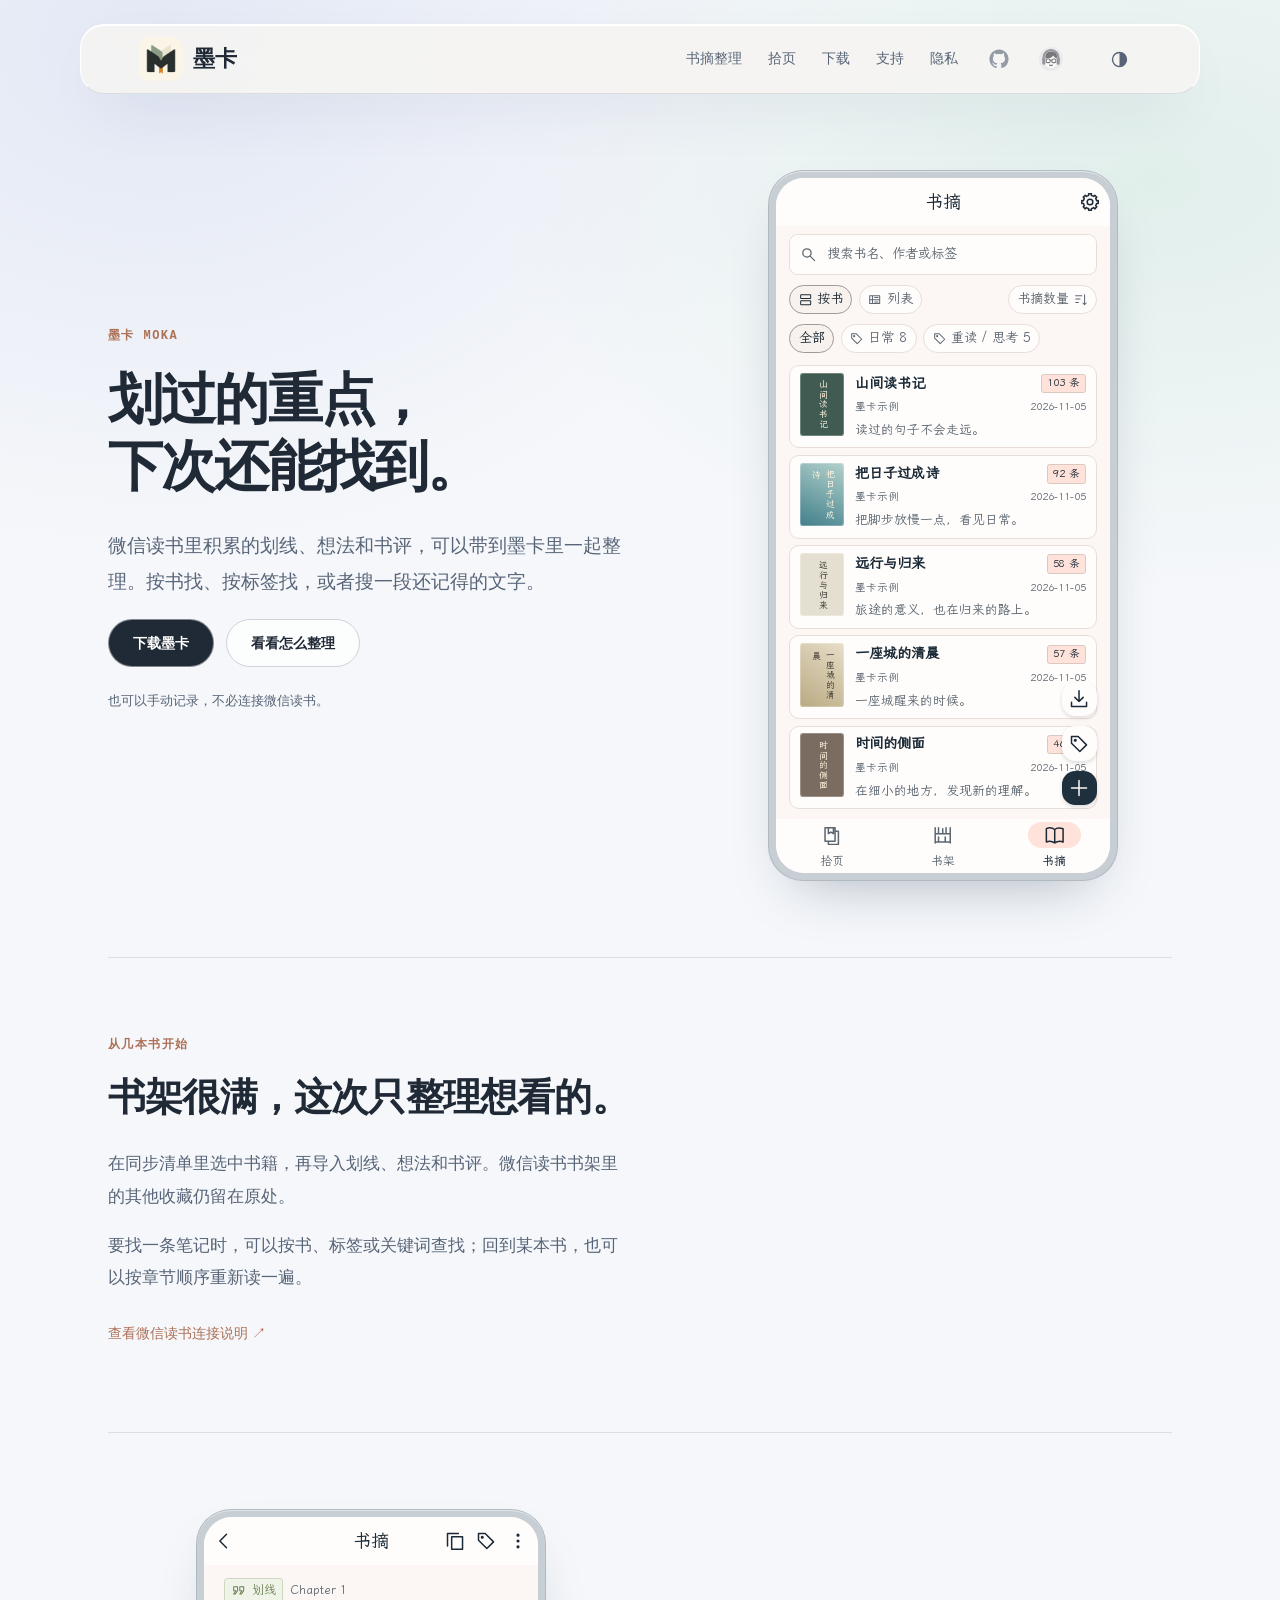
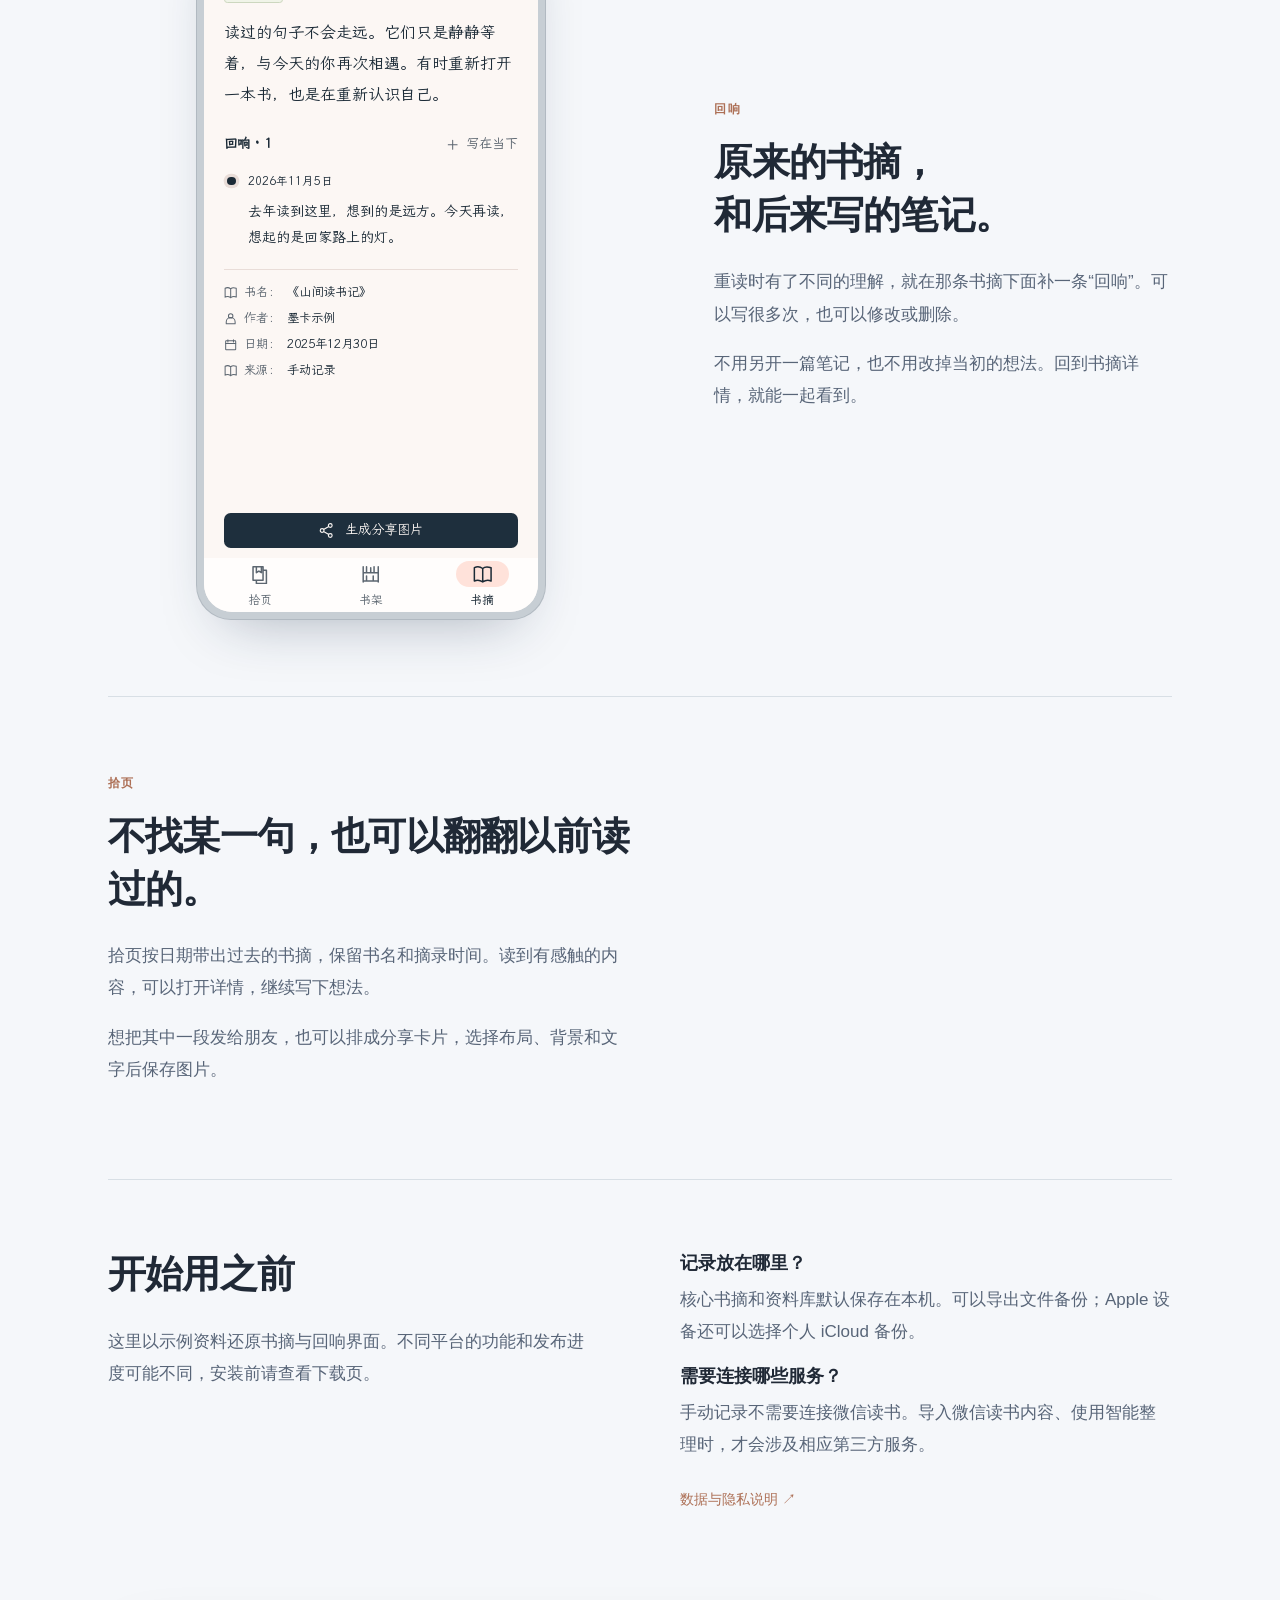
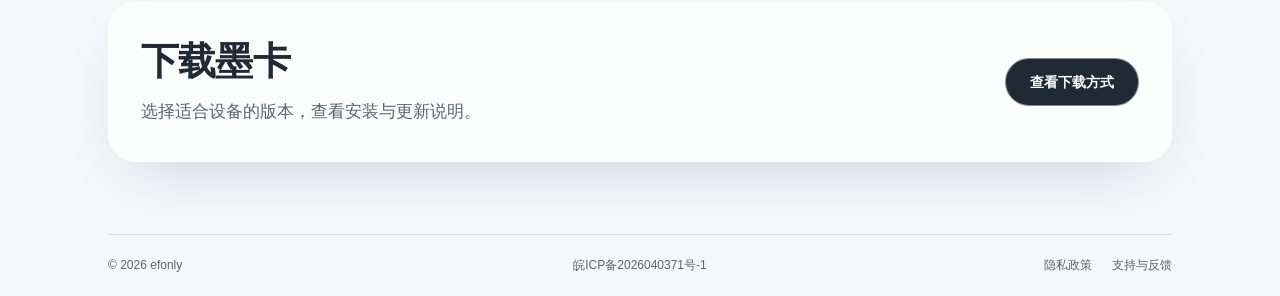
==== commit 8fc9b37d: "Publish Android 0.7.5+91" ====
--- a/index.html
+++ b/index.html
@@ -12,7 +12,7 @@
     <link rel="describedby" href="llms.txt" type="text/plain">
     <link rel="icon" href="assets/moka.png?v=73ec5e3a110d">
     <link rel="stylesheet" href="assets/styles.css?v=14bc5645d0e8">
-  <link rel="stylesheet" href="assets/design.css?v=405dc7890cb4"><link rel="stylesheet" href="assets/product-preview.css?v=525a0802b0a8"></head>
+  <link rel="stylesheet" href="assets/design.css?v=d77e52103e36"><link rel="stylesheet" href="assets/product-preview.css?v=525a0802b0a8"></head>
   <body class="product-site">
     <header class="site-header">
       <a class="brand" href="index.html" aria-label="墨卡首页">
@@ -54,6 +54,6 @@
 <section class="story-end"><div><h2>下载墨卡</h2><p>选择适合设备的版本，查看安装与更新说明。</p></div><a class="button primary" href="download.html">查看下载方式</a></section>
 </main>
 
-    <footer class="site-footer"><span>© 2026 efonly</span><span>墨卡 Moka</span><a href="privacy.html">隐私政策</a><a href="support.html">支持与反馈</a><span>皖ICP备2026040371号-1</span></footer>
+    <footer class="site-footer"><span class="footer-copyright">© 2026 efonly</span><p class="site-registration"><a href="https://beian.miit.gov.cn/" target="_blank" rel="noopener noreferrer">皖ICP备2026040371号-1</a></p><div class="footer-links"><a href="privacy.html">隐私政策</a><a href="support.html">支持与反馈</a></div></footer>
   </body>
 </html>
--- a/assets/design.css
+++ b/assets/design.css
@@ -145,3 +145,21 @@
   .shell>.header { gap:8px; }
   .shell>.header .home-nav { gap:12px; }
 }
+
+/* Compact footer: copyright, centered registration, useful links. */
+.shell { min-height:100svh; display:flex; flex-direction:column; }
+.shell > main { flex:1; }
+.shell > .footer, .product-site .site-footer { display:grid; grid-template-columns:1fr auto 1fr; align-items:center; width:calc(100% - 48px); max-width:1064px; margin:24px auto 0; padding:16px 0; gap:12px; border-top:1px solid #d9dfe5; color:var(--body-muted); font-size:12px; line-height:1.8; }
+.footer-copyright { white-space:nowrap; }
+.footer-links { display:flex; justify-content:flex-end; gap:20px; }
+.footer-links a { white-space:nowrap; text-decoration:none; }
+.site-registration { margin:0; text-align:center; font-size:12px; font-weight:400; line-height:1.8; color:var(--body-muted); }
+.site-registration a { display:inline-block; padding:4px 0; color:inherit; text-decoration:none; text-underline-offset:4px; white-space:nowrap; }
+.site-registration a:hover { color:var(--body-ink); text-decoration:underline; }
+:root[data-appearance="dark"] .shell > .footer { border-color:var(--rule); }
+@media(max-width:600px) {
+ .shell > .footer, .product-site .site-footer { width:calc(100% - 32px); grid-template-columns:auto 1fr; padding:12px 0; gap:4px 12px; margin-top:20px; }
+ .footer-links { grid-column:2; grid-row:1; gap:16px; }
+ .product-site .site-registration { grid-column:1 / -1; grid-row:2; }
+ .shell > .footer .site-registration { justify-self:end; }
+}
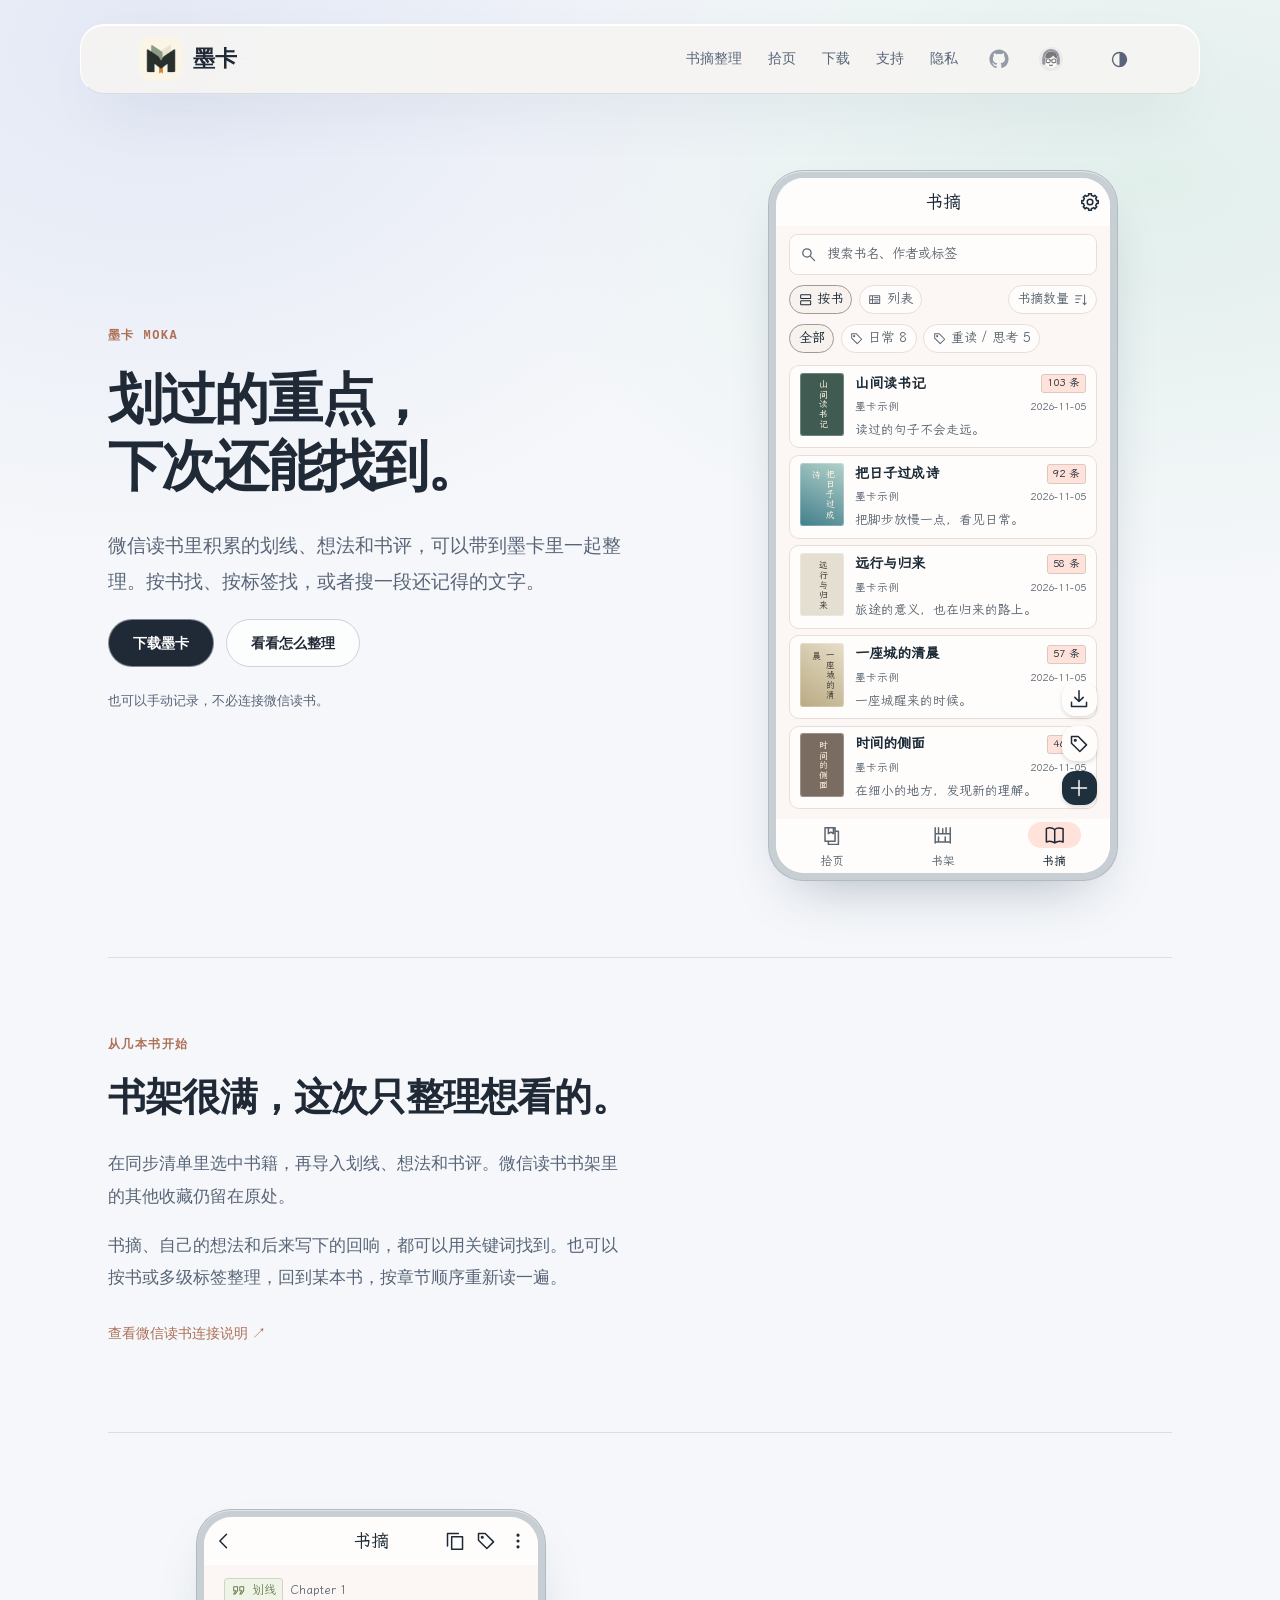
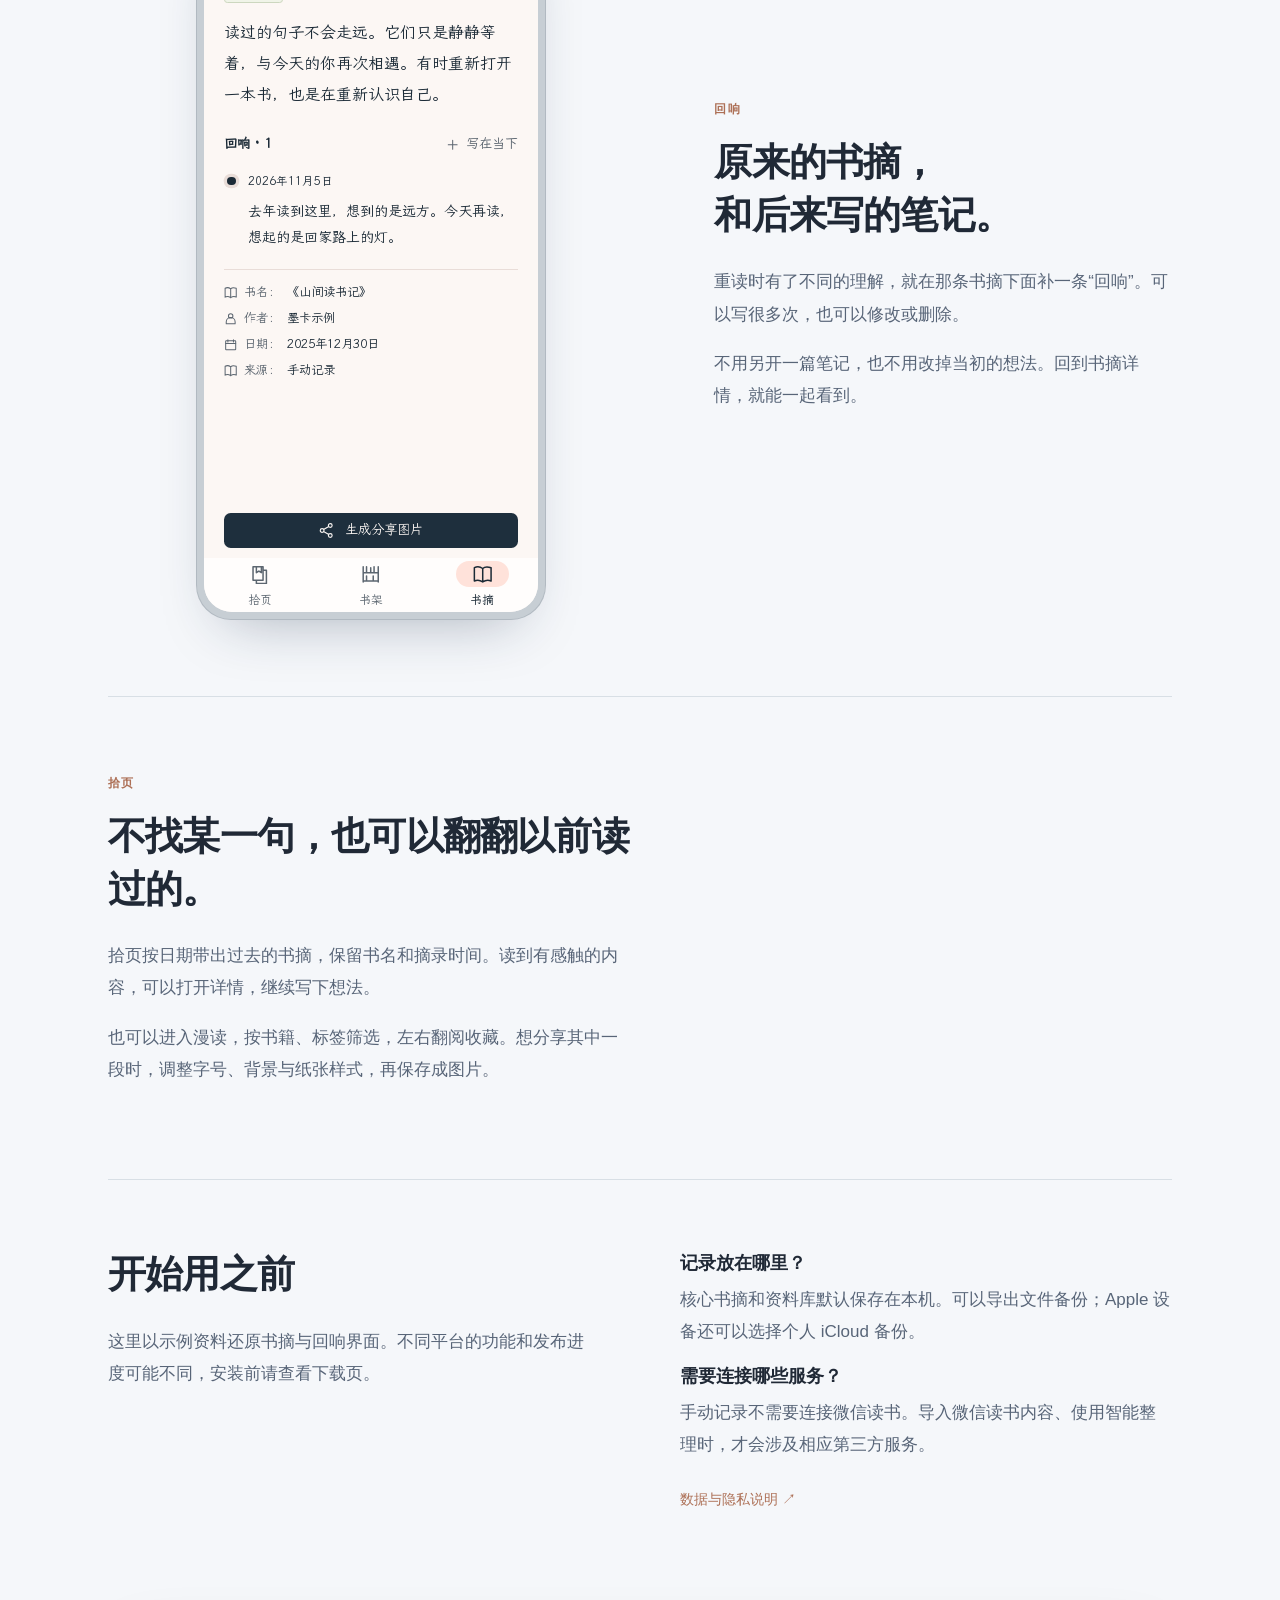
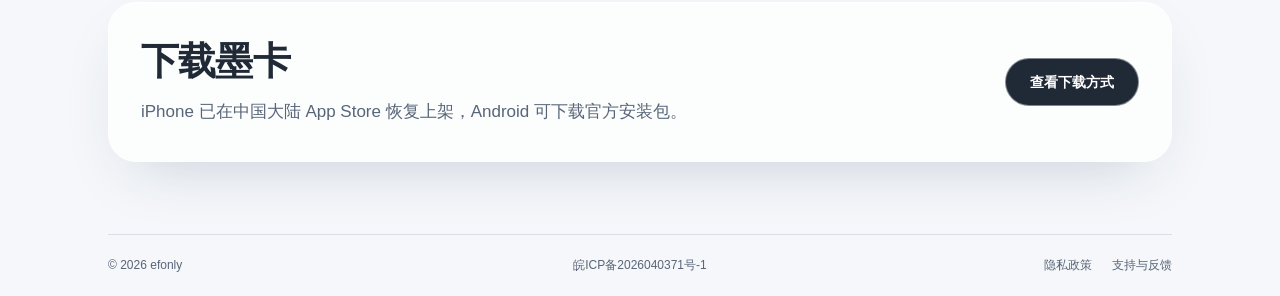
==== commit 4367356c: "同步墨卡大陆区下载与功能说明" ====
--- a/index.html
+++ b/index.html
@@ -6,13 +6,28 @@
     <meta name="viewport" content="width=device-width, initial-scale=1">
     <title>墨卡 Moka · 书摘与阅读笔记</title>
     <meta name="description" content="墨卡是一款阅读笔记整理工具。同步微信读书划线、想法与书评，按书、章节、分类、标签和关键词查看，并为旧书摘补充新的想法。">
-    <meta property="og:title" content="墨卡 Moka">
-    <meta property="og:description" content="同步、分类和回看书摘，也可以继续补充想法。">
-    <meta property="og:image" content="assets/moka.png?v=73ec5e3a110d">
     <link rel="describedby" href="llms.txt" type="text/plain">
     <link rel="icon" href="assets/moka.png?v=73ec5e3a110d">
     <link rel="stylesheet" href="assets/styles.css?v=14bc5645d0e8">
-  <link rel="stylesheet" href="assets/design.css?v=d77e52103e36"><link rel="stylesheet" href="assets/product-preview.css?v=525a0802b0a8"></head>
+  <link rel="stylesheet" href="assets/design.css?v=d77e52103e36"><link rel="stylesheet" href="assets/product-preview.css?v=525a0802b0a8">
+<link rel="canonical" href="https://moka.efonly.cc/">
+<meta property="og:type" content="website">
+<meta property="og:site_name" content="墨卡 Moka">
+<meta property="og:title" content="墨卡 Moka">
+<meta property="og:description" content="同步、分类和回看书摘，也可以继续补充想法。">
+<meta property="og:url" content="https://moka.efonly.cc/">
+<meta property="og:locale" content="zh_CN">
+<meta property="og:image" content="https://moka.efonly.cc/assets/moka.png?v=73ec5e3a110d">
+<meta property="og:image:type" content="image/png">
+<meta property="og:image:width" content="1024">
+<meta property="og:image:height" content="1024">
+<meta property="og:image:alt" content="墨卡 Moka 图标">
+<meta name="twitter:card" content="summary">
+<meta name="twitter:title" content="墨卡 Moka">
+<meta name="twitter:description" content="同步、分类和回看书摘，也可以继续补充想法。">
+<meta name="twitter:image" content="https://moka.efonly.cc/assets/moka.png?v=73ec5e3a110d">
+<meta name="twitter:image:alt" content="墨卡 Moka 图标">
+</head>
   <body class="product-site">
     <header class="site-header">
       <a class="brand" href="index.html" aria-label="墨卡首页">
@@ -39,7 +54,7 @@
 <figure class="product-preview preview-moka"><div class="preview-device" role="img" aria-label="墨卡按书查看书摘，展示搜索、标签、数量与底部导航"><div class="preview-screen" aria-hidden="true"><div class="rep-moka-nav"><b>书摘</b><span><svg viewBox="0 0 24 24"><path d="M19.39,8.94 L19.83,10.34 L21.85,10.26 L21.85,13.74 L19.83,13.66 L19.39,15.06 L18.71,16.36 L20.19,17.74 L17.74,20.19 L16.36,18.71 L15.06,19.39 L13.66,19.83 L13.74,21.85 L10.26,21.85 L10.34,19.83 L8.94,19.39 L7.64,18.71 L6.26,20.19 L3.81,17.74 L5.29,16.36 L4.61,15.06 L4.17,13.66 L2.15,13.74 L2.15,10.26 L4.17,10.34 L4.61,8.94 L5.29,7.64 L3.81,6.26 L6.26,3.81 L7.64,5.29 L8.94,4.61 L10.34,4.17 L10.26,2.15 L13.74,2.15 L13.66,4.17 L15.06,4.61 L16.36,5.29 L17.74,3.81 L20.19,6.26 L18.71,7.64 Z"/><circle cx="12" cy="12" r="3.4"/></svg></span></div><div class="rep-moka-body"><div class="rep-search"><svg viewBox="0 0 24 24"><circle cx="10" cy="10" r="6"/><path d="m15 15 6 6"/></svg><span>搜索书名、作者或标签</span></div><div class="rep-sort"><span class="active"><svg viewBox="0 0 24 24"><rect x="3" y="3" width="18" height="7" rx="1"/><rect x="3" y="14" width="18" height="7" rx="1"/></svg>按书</span><span><svg viewBox="0 0 24 24"><path d="M3 5h18v14H3zM8 5v14M3 12h18M12 8h6M12 16h6"/></svg>列表</span><span class="sort-end">书摘数量 <svg viewBox="0 0 24 24"><path d="M3 5h11M3 11h8M3 17h5M19 3v18m-3-3 3 3 3-3"/></svg></span></div><div class="rep-tags"><span class="active">全部</span><span><svg viewBox="0 0 24 24"><path d="M3 3h8l10 10-8 8L3 11Z"/><circle cx="7.5" cy="7.5" r="1"/></svg>日常 8</span><span><svg viewBox="0 0 24 24"><path d="M3 3h8l10 10-8 8L3 11Z"/><circle cx="7.5" cy="7.5" r="1"/></svg>重读 / 思考 5</span></div><div class="rep-books"><div class="rep-book"><div class="rep-cover cover-0">山间读书记</div><div class="rep-book-content"><div><strong>山间读书记</strong><em>103 条</em></div><div class="rep-meta"><span>墨卡示例</span><time>2026-11-05</time></div><p>读过的句子不会走远。</p></div></div><div class="rep-book"><div class="rep-cover cover-1">把日子过成诗</div><div class="rep-book-content"><div><strong>把日子过成诗</strong><em>92 条</em></div><div class="rep-meta"><span>墨卡示例</span><time>2026-11-05</time></div><p>把脚步放慢一点，看见日常。</p></div></div><div class="rep-book"><div class="rep-cover cover-2">远行与归来</div><div class="rep-book-content"><div><strong>远行与归来</strong><em>58 条</em></div><div class="rep-meta"><span>墨卡示例</span><time>2026-11-05</time></div><p>旅途的意义，也在归来的路上。</p></div></div><div class="rep-book"><div class="rep-cover cover-3">一座城的清晨</div><div class="rep-book-content"><div><strong>一座城的清晨</strong><em>57 条</em></div><div class="rep-meta"><span>墨卡示例</span><time>2026-11-05</time></div><p>一座城醒来的时候。</p></div></div><div class="rep-book"><div class="rep-cover cover-4">时间的侧面</div><div class="rep-book-content"><div><strong>时间的侧面</strong><em>46 条</em></div><div class="rep-meta"><span>墨卡示例</span><time>2026-11-05</time></div><p>在细小的地方，发现新的理解。</p></div></div></div><div class="rep-fabs"><span><svg viewBox="0 0 24 24"><path d="M12 2v13m-5-5 5 5 5-5M3 16v5h18v-5"/></svg></span><span><svg viewBox="0 0 24 24"><path d="M3 3h8l10 10-8 8L3 11Z"/><circle cx="7.5" cy="7.5" r="1"/></svg></span><span><svg viewBox="0 0 24 24"><path d="M12 3v18M3 12h18"/></svg></span></div></div><div class="rep-tabs"><span class=""><svg viewBox="0 0 24 24"><path d="M4 3h12v16H4zM8 3v7l3-2 3 2V3M16 7h4v16H8v-4"/></svg><small>拾页</small></span><span class=""><svg viewBox="0 0 24 24"><path d="M3 3v18M21 3v18M3 10h18M3 20h18M7 3v7M12 4v6M16 3v7M7 14v6M15 14v6"/></svg><small>书架</small></span><span class="active"><svg viewBox="0 0 24 24"><path d="M12 5C8 2 4 3 2 4v16c4-2 7-1 10 1 3-2 6-3 10-1V4c-3-1-7-2-10 1v16"/></svg><small>书摘</small></span></div></div></div></figure>
 </section>
 <section class="story-row story-text" id="organize">
-<div class="story-copy"><p class="eyebrow">从几本书开始</p><h2>书架很满，<br>这次只整理想看的。</h2><p>在同步清单里选中书籍，再导入划线、想法和书评。微信读书书架里的其他收藏仍留在原处。</p><p>要找一条笔记时，可以按书、标签或关键词查找；回到某本书，也可以按章节顺序重新读一遍。</p><a class="story-link" href="support.html">查看微信读书连接说明 ↗</a></div>
+<div class="story-copy"><p class="eyebrow">从几本书开始</p><h2>书架很满，<br>这次只整理想看的。</h2><p>在同步清单里选中书籍，再导入划线、想法和书评。微信读书书架里的其他收藏仍留在原处。</p><p>书摘、自己的想法和后来写下的回响，都可以用关键词找到。也可以按书或多级标签整理，回到某本书，按章节顺序重新读一遍。</p><a class="story-link" href="support.html#weread">查看微信读书连接说明 ↗</a></div>
 
 </section>
 <section class="story-row story-reverse" id="reflections">
@@ -47,11 +62,11 @@
 <figure class="product-preview preview-moka"><div class="preview-device" role="img" aria-label="墨卡书摘详情，展示原文、回响、书籍信息与分享入口"><div class="preview-screen" aria-hidden="true"><div class="rep-moka-nav detail"><span><svg viewBox="0 0 24 24"><path d="m15 4-8 8 8 8"/></svg></span><b>书摘</b><span><svg viewBox="0 0 24 24"><path d="M8 7h13v15H8zM16 3H3v15"/></svg><svg viewBox="0 0 24 24"><path d="M3 3h8l10 10-8 8L3 11Z"/><circle cx="7.5" cy="7.5" r="1"/></svg><svg viewBox="0 0 24 24"><circle cx="12" cy="5" r="1"/><circle cx="12" cy="12" r="1"/><circle cx="12" cy="19" r="1"/></svg></span></div><div class="rep-detail"><div class="rep-chapter"><span><svg viewBox="0 0 24 24"><path d="M3 5h7v7l-4 6H3l4-6H3ZM14 5h7v7l-4 6h-3l4-6h-4Z"/></svg>划线</span>Chapter 1</div><div class="rep-quote">读过的句子不会走远。它们只是静静等着，与今天的你再次相遇。有时重新打开一本书，也是在重新认识自己。</div><div class="rep-echo-title"><b>回响 · 1</b><span><svg viewBox="0 0 24 24"><path d="M12 4v16M4 12h16"/></svg>写在当下</span></div><div class="rep-echo"><i></i><div><time>2026年11月5日</time><p>去年读到这里，想到的是远方。今天再读，想起的是回家路上的灯。</p></div></div><div class="rep-book-info"><div><svg viewBox="0 0 24 24"><path d="M12 5C8 2 4 3 2 4v16c4-2 7-1 10 1 3-2 6-3 10-1V4c-3-1-7-2-10 1v16"/></svg>书名： <b>《山间读书记》</b></div><div><svg viewBox="0 0 24 24"><circle cx="12" cy="7" r="4"/><path d="M4 21v-3a8 8 0 0 1 16 0v3Z"/></svg>作者： <b>墨卡示例</b></div><div><svg viewBox="0 0 24 24"><rect x="3" y="5" width="18" height="16" rx="1"/><path d="M3 10h18M7 3v4M17 3v4"/></svg>日期： <b>2025年12月30日</b></div><div><svg viewBox="0 0 24 24"><path d="M12 5C8 2 4 3 2 4v16c4-2 7-1 10 1 3-2 6-3 10-1V4c-3-1-7-2-10 1v16"/></svg>来源： <b>手动记录</b></div></div><div class="rep-share"><svg viewBox="0 0 24 24"><circle cx="18" cy="4" r="3"/><circle cx="5" cy="12" r="3"/><circle cx="18" cy="20" r="3"/><path d="m8 10 7-4M8 14l7 4"/></svg>生成分享图片</div></div><div class="rep-tabs"><span class=""><svg viewBox="0 0 24 24"><path d="M4 3h12v16H4zM8 3v7l3-2 3 2V3M16 7h4v16H8v-4"/></svg><small>拾页</small></span><span class=""><svg viewBox="0 0 24 24"><path d="M3 3v18M21 3v18M3 10h18M3 20h18M7 3v7M12 4v6M16 3v7M7 14v6M15 14v6"/></svg><small>书架</small></span><span class="active"><svg viewBox="0 0 24 24"><path d="M12 5C8 2 4 3 2 4v16c4-2 7-1 10 1 3-2 6-3 10-1V4c-3-1-7-2-10 1v16"/></svg><small>书摘</small></span></div></div></div></figure>
 </section>
 <section class="story-row story-text" id="memory">
-<div class="story-copy"><p class="eyebrow">拾页</p><h2>不找某一句，<br>也可以翻翻以前读过的。</h2><p>拾页按日期带出过去的书摘，保留书名和摘录时间。读到有感触的内容，可以打开详情，继续写下想法。</p><p>想把其中一段发给朋友，也可以排成分享卡片，选择布局、背景和文字后保存图片。</p></div>
+<div class="story-copy"><p class="eyebrow">拾页</p><h2>不找某一句，<br>也可以翻翻以前读过的。</h2><p>拾页按日期带出过去的书摘，保留书名和摘录时间。读到有感触的内容，可以打开详情，继续写下想法。</p><p>也可以进入漫读，按书籍、标签筛选，左右翻阅收藏。想分享其中一段时，调整字号、背景与纸张样式，再保存成图片。</p></div>
 
 </section>
 <section class="story-facts"><div><h2>开始用之前</h2><p>这里以示例资料还原书摘与回响界面。不同平台的功能和发布进度可能不同，安装前请查看下载页。</p></div><div><h3>记录放在哪里？</h3><p>核心书摘和资料库默认保存在本机。可以导出文件备份；Apple 设备还可以选择个人 iCloud 备份。</p><h3>需要连接哪些服务？</h3><p>手动记录不需要连接微信读书。导入微信读书内容、使用智能整理时，才会涉及相应第三方服务。</p><a class="story-link" href="privacy.html">数据与隐私说明 ↗</a></div></section>
-<section class="story-end"><div><h2>下载墨卡</h2><p>选择适合设备的版本，查看安装与更新说明。</p></div><a class="button primary" href="download.html">查看下载方式</a></section>
+<section class="story-end"><div><h2>下载墨卡</h2><p>iPhone 已在中国大陆 App Store 恢复上架，Android 可下载官方安装包。</p></div><a class="button primary" href="download.html">查看下载方式</a></section>
 </main>
 
     <footer class="site-footer"><span class="footer-copyright">© 2026 efonly</span><p class="site-registration"><a href="https://beian.miit.gov.cn/" target="_blank" rel="noopener noreferrer">皖ICP备2026040371号-1</a></p><div class="footer-links"><a href="privacy.html">隐私政策</a><a href="support.html">支持与反馈</a></div></footer>
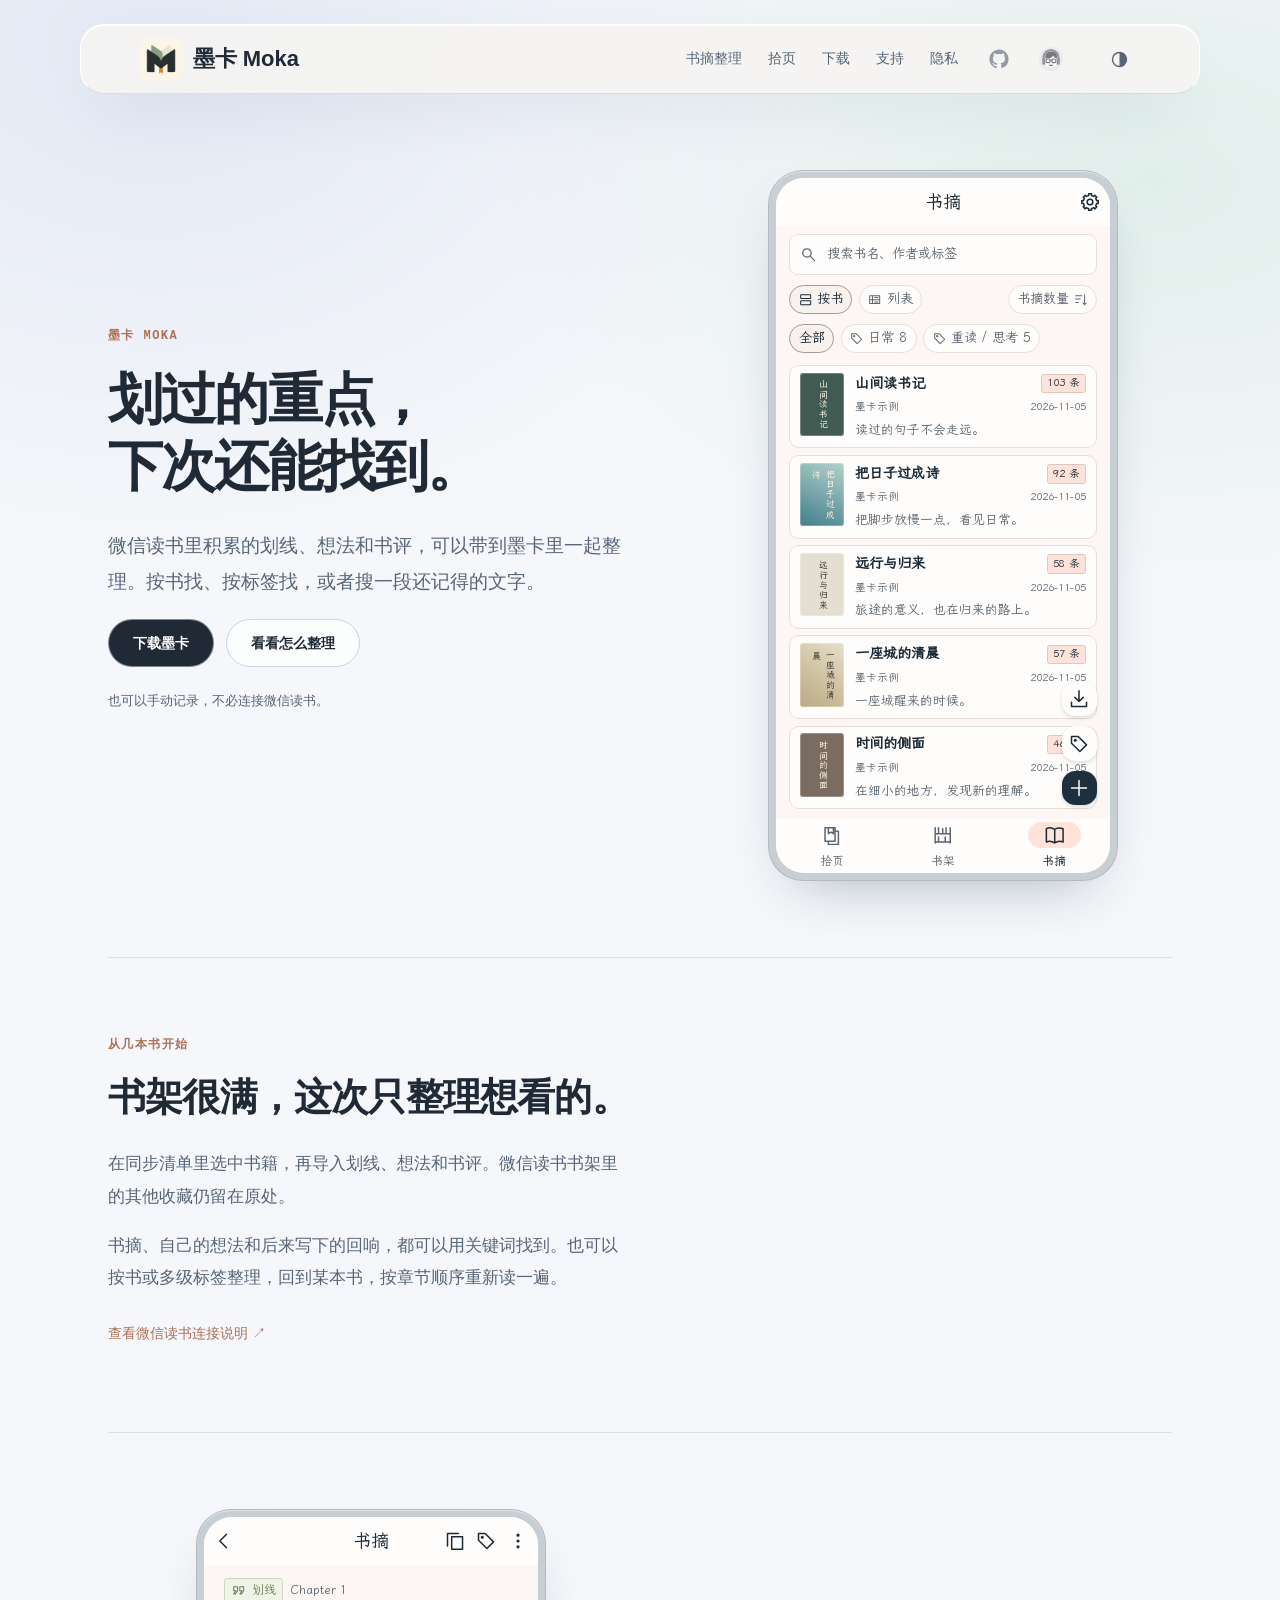
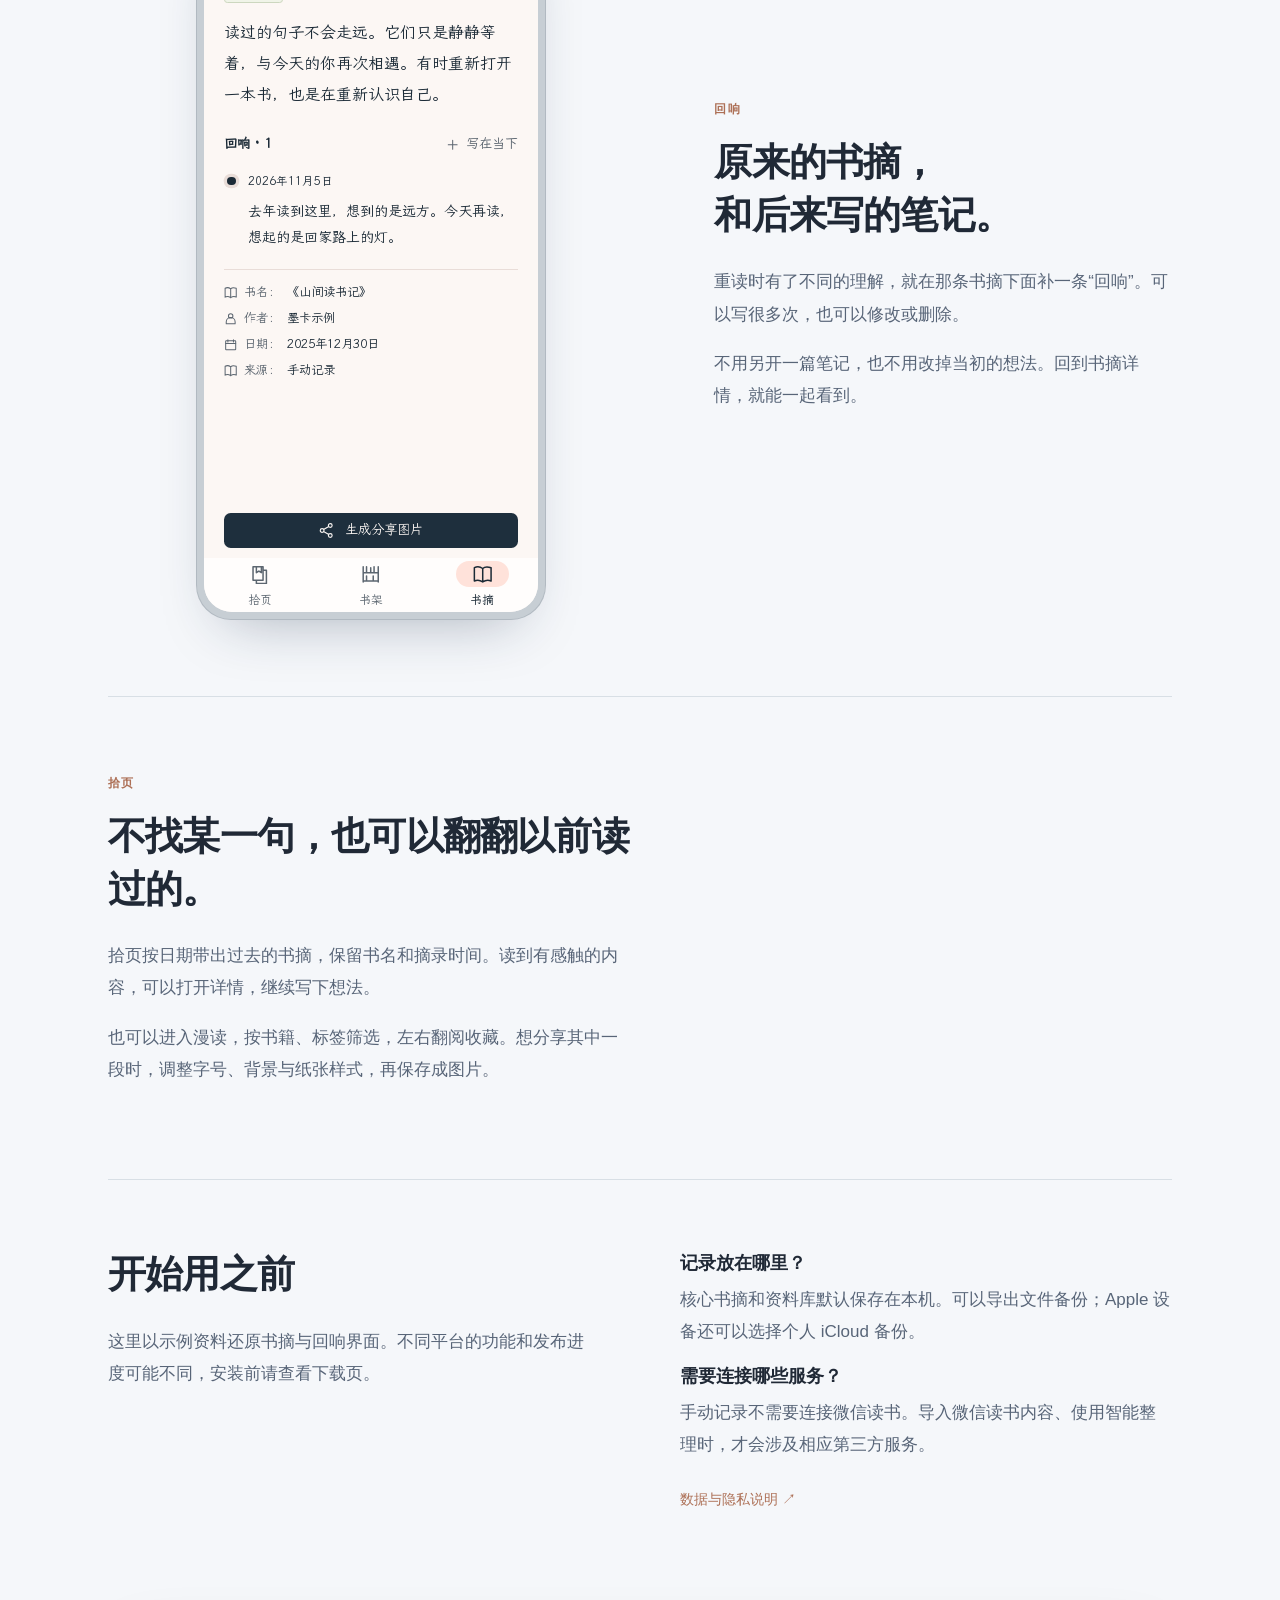
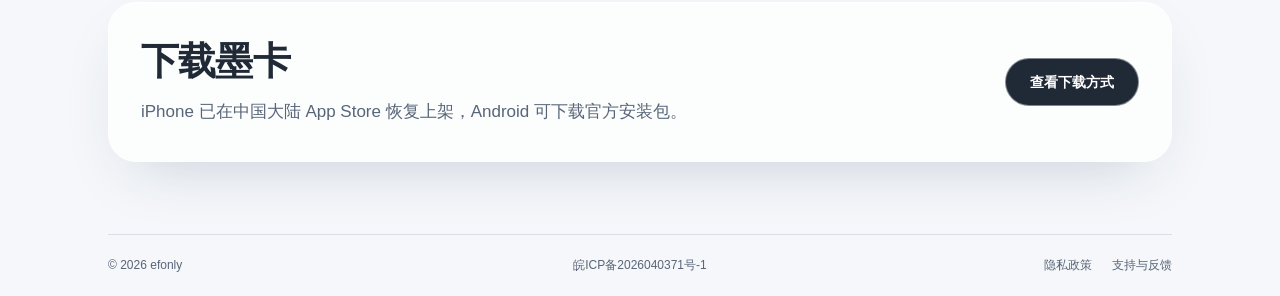
==== commit c95c48f1: "统一导航品牌为墨卡 Moka" ====
--- a/index.html
+++ b/index.html
@@ -8,7 +8,7 @@
     <meta name="description" content="墨卡是一款阅读笔记整理工具。同步微信读书划线、想法与书评，按书、章节、分类、标签和关键词查看，并为旧书摘补充新的想法。">
     <link rel="describedby" href="llms.txt" type="text/plain">
     <link rel="icon" href="assets/moka.png?v=73ec5e3a110d">
-    <link rel="stylesheet" href="assets/styles.css?v=14bc5645d0e8">
+    <link rel="stylesheet" href="assets/styles.css?v=0249830a5b6a">
   <link rel="stylesheet" href="assets/design.css?v=d77e52103e36"><link rel="stylesheet" href="assets/product-preview.css?v=525a0802b0a8">
 <link rel="canonical" href="https://moka.efonly.cc/">
 <meta property="og:type" content="website">
@@ -32,7 +32,7 @@
     <header class="site-header">
       <a class="brand" href="index.html" aria-label="墨卡首页">
         <img src="assets/moka.png?v=73ec5e3a110d" alt="">
-        <span>墨卡</span>
+        <span>墨卡 Moka</span>
       </a>
       <nav class="nav" aria-label="主导航">
         <a class="nav-product" href="#organize">书摘整理</a>
--- a/assets/styles.css
+++ b/assets/styles.css
@@ -1256,10 +1256,20 @@
   .site-header {
     min-height: 62px;
     padding: 10px 14px;
-  }
-
-  .brand span {
-    display: none;
+    gap: 8px;
+  }
+
+  .brand {
+    font-size: 17px;
+    white-space: nowrap;
+  }
+
+  .brand img {
+    width: 34px;
+    height: 34px;
+    min-width: 34px;
+    min-height: 34px;
+    flex-basis: 34px;
   }
 
   .nav {
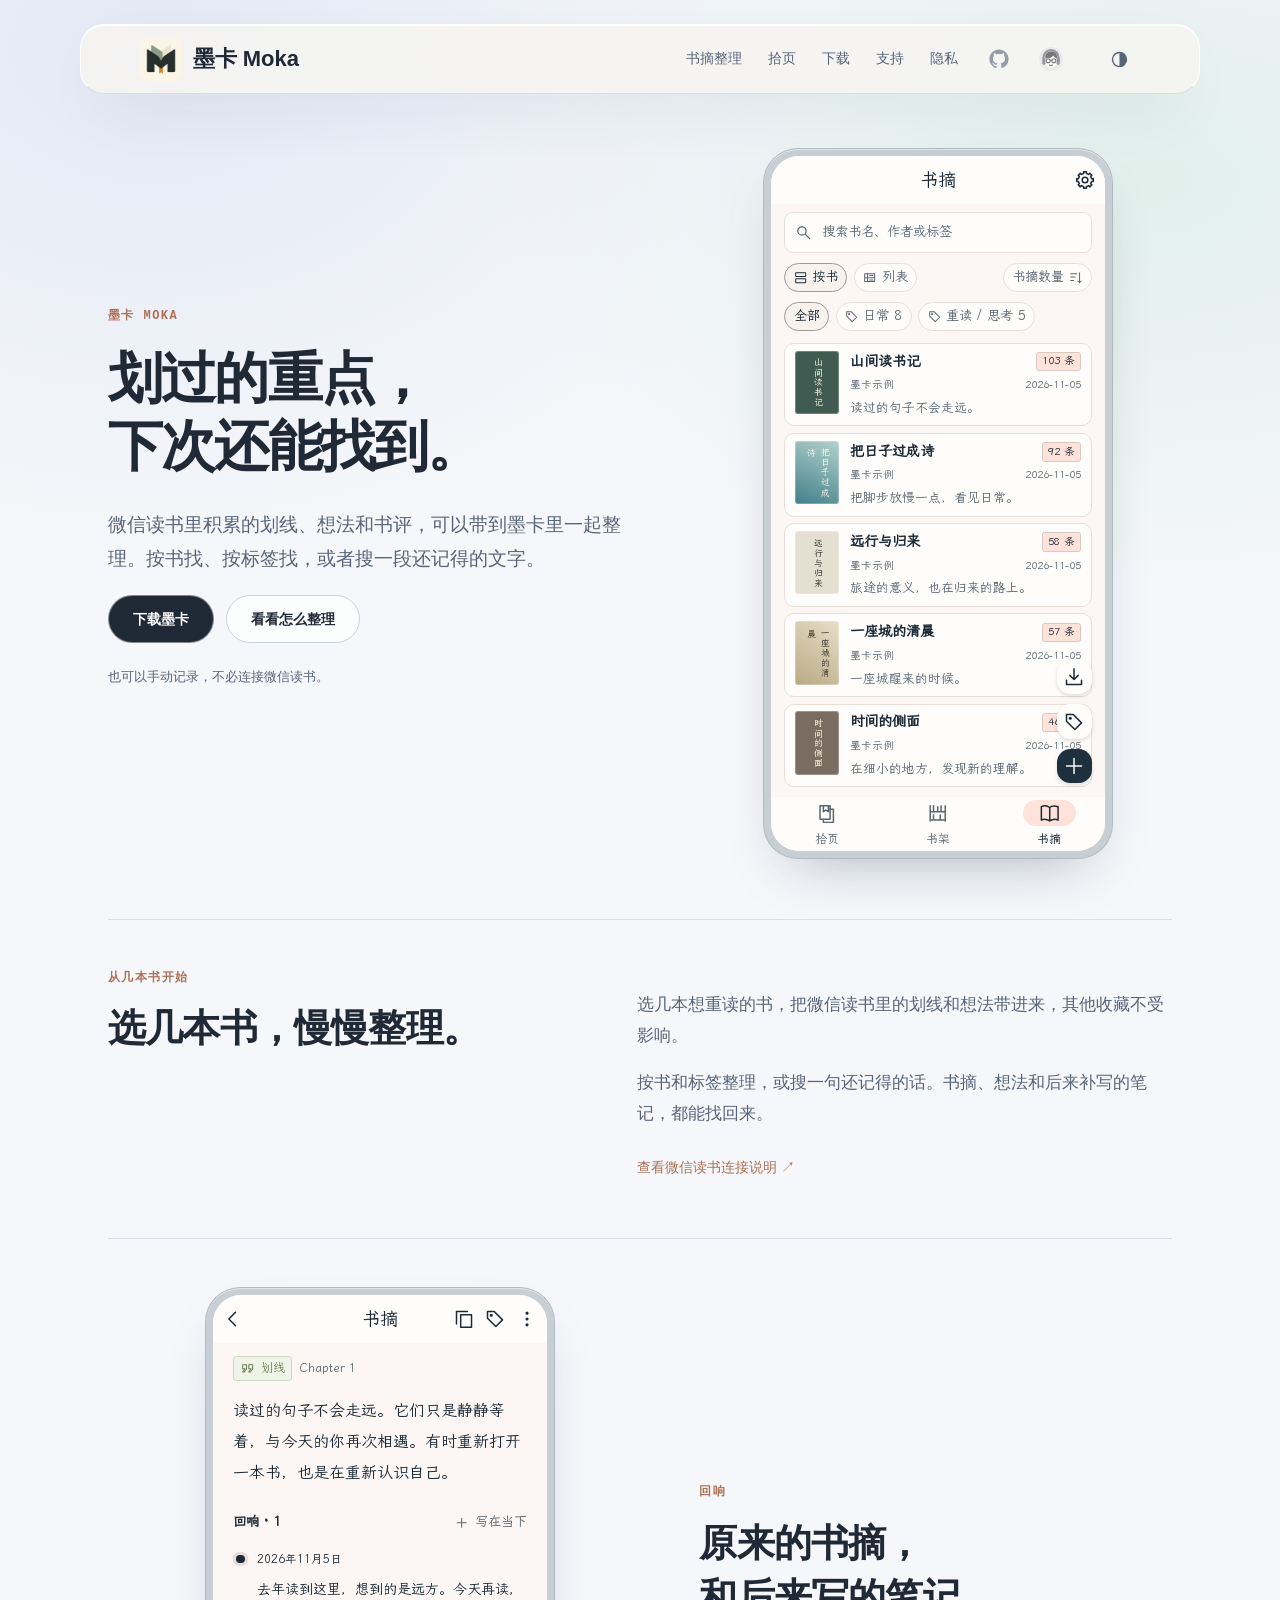
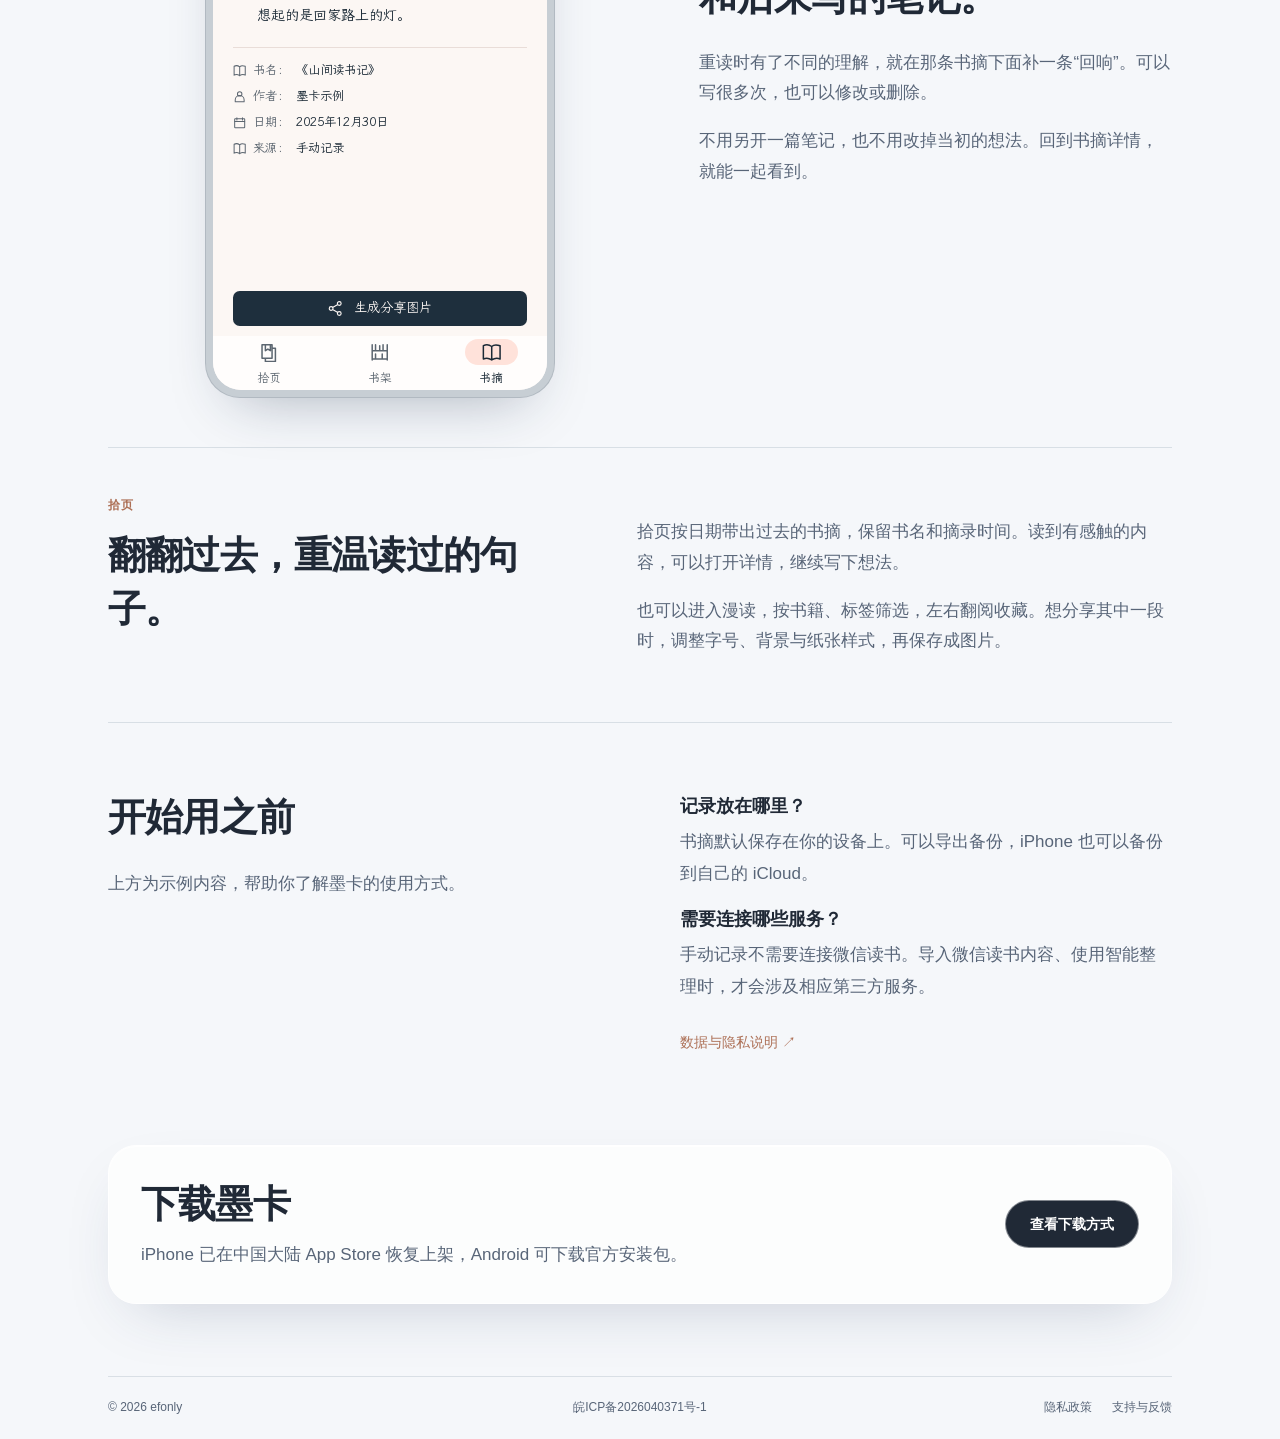
==== commit f79c2423: "同步墨卡官网布局与下载帮助优化" ====
--- a/index.html
+++ b/index.html
@@ -9,7 +9,7 @@
     <link rel="describedby" href="llms.txt" type="text/plain">
     <link rel="icon" href="assets/moka.png?v=73ec5e3a110d">
     <link rel="stylesheet" href="assets/styles.css?v=0249830a5b6a">
-  <link rel="stylesheet" href="assets/design.css?v=d77e52103e36"><link rel="stylesheet" href="assets/product-preview.css?v=525a0802b0a8">
+  <link rel="stylesheet" href="assets/design.css?v=6422566b8742"><link rel="stylesheet" href="assets/product-preview.css?v=31b4fe821776">
 <link rel="canonical" href="https://moka.efonly.cc/">
 <meta property="og:type" content="website">
 <meta property="og:site_name" content="墨卡 Moka">
@@ -48,13 +48,13 @@
       <a class="back-home" href="https://efonly.cc/" aria-label="返回 efonly 主站" title="返回 efonly 主站"><img src="assets/efonly.svg?v=29b9c1b591b3" alt="" width="28" height="28"></a></nav>
     </header>
 
-    <main class="product-story">
+    <main class="product-story refined-story">
 <section class="story-hero">
 <div class="story-copy"><p class="eyebrow">墨卡 Moka</p><h1>划过的重点，<br>下次还能找到。</h1><p class="story-lead">微信读书里积累的划线、想法和书评，可以带到墨卡里一起整理。按书找、按标签找，或者搜一段还记得的文字。</p><div class="hero-actions"><a class="button primary" href="download.html">下载墨卡</a><a class="button secondary" href="#organize">看看怎么整理</a></div><p class="story-note">也可以手动记录，不必连接微信读书。</p></div>
 <figure class="product-preview preview-moka"><div class="preview-device" role="img" aria-label="墨卡按书查看书摘，展示搜索、标签、数量与底部导航"><div class="preview-screen" aria-hidden="true"><div class="rep-moka-nav"><b>书摘</b><span><svg viewBox="0 0 24 24"><path d="M19.39,8.94 L19.83,10.34 L21.85,10.26 L21.85,13.74 L19.83,13.66 L19.39,15.06 L18.71,16.36 L20.19,17.74 L17.74,20.19 L16.36,18.71 L15.06,19.39 L13.66,19.83 L13.74,21.85 L10.26,21.85 L10.34,19.83 L8.94,19.39 L7.64,18.71 L6.26,20.19 L3.81,17.74 L5.29,16.36 L4.61,15.06 L4.17,13.66 L2.15,13.74 L2.15,10.26 L4.17,10.34 L4.61,8.94 L5.29,7.64 L3.81,6.26 L6.26,3.81 L7.64,5.29 L8.94,4.61 L10.34,4.17 L10.26,2.15 L13.74,2.15 L13.66,4.17 L15.06,4.61 L16.36,5.29 L17.74,3.81 L20.19,6.26 L18.71,7.64 Z"/><circle cx="12" cy="12" r="3.4"/></svg></span></div><div class="rep-moka-body"><div class="rep-search"><svg viewBox="0 0 24 24"><circle cx="10" cy="10" r="6"/><path d="m15 15 6 6"/></svg><span>搜索书名、作者或标签</span></div><div class="rep-sort"><span class="active"><svg viewBox="0 0 24 24"><rect x="3" y="3" width="18" height="7" rx="1"/><rect x="3" y="14" width="18" height="7" rx="1"/></svg>按书</span><span><svg viewBox="0 0 24 24"><path d="M3 5h18v14H3zM8 5v14M3 12h18M12 8h6M12 16h6"/></svg>列表</span><span class="sort-end">书摘数量 <svg viewBox="0 0 24 24"><path d="M3 5h11M3 11h8M3 17h5M19 3v18m-3-3 3 3 3-3"/></svg></span></div><div class="rep-tags"><span class="active">全部</span><span><svg viewBox="0 0 24 24"><path d="M3 3h8l10 10-8 8L3 11Z"/><circle cx="7.5" cy="7.5" r="1"/></svg>日常 8</span><span><svg viewBox="0 0 24 24"><path d="M3 3h8l10 10-8 8L3 11Z"/><circle cx="7.5" cy="7.5" r="1"/></svg>重读 / 思考 5</span></div><div class="rep-books"><div class="rep-book"><div class="rep-cover cover-0">山间读书记</div><div class="rep-book-content"><div><strong>山间读书记</strong><em>103 条</em></div><div class="rep-meta"><span>墨卡示例</span><time>2026-11-05</time></div><p>读过的句子不会走远。</p></div></div><div class="rep-book"><div class="rep-cover cover-1">把日子过成诗</div><div class="rep-book-content"><div><strong>把日子过成诗</strong><em>92 条</em></div><div class="rep-meta"><span>墨卡示例</span><time>2026-11-05</time></div><p>把脚步放慢一点，看见日常。</p></div></div><div class="rep-book"><div class="rep-cover cover-2">远行与归来</div><div class="rep-book-content"><div><strong>远行与归来</strong><em>58 条</em></div><div class="rep-meta"><span>墨卡示例</span><time>2026-11-05</time></div><p>旅途的意义，也在归来的路上。</p></div></div><div class="rep-book"><div class="rep-cover cover-3">一座城的清晨</div><div class="rep-book-content"><div><strong>一座城的清晨</strong><em>57 条</em></div><div class="rep-meta"><span>墨卡示例</span><time>2026-11-05</time></div><p>一座城醒来的时候。</p></div></div><div class="rep-book"><div class="rep-cover cover-4">时间的侧面</div><div class="rep-book-content"><div><strong>时间的侧面</strong><em>46 条</em></div><div class="rep-meta"><span>墨卡示例</span><time>2026-11-05</time></div><p>在细小的地方，发现新的理解。</p></div></div></div><div class="rep-fabs"><span><svg viewBox="0 0 24 24"><path d="M12 2v13m-5-5 5 5 5-5M3 16v5h18v-5"/></svg></span><span><svg viewBox="0 0 24 24"><path d="M3 3h8l10 10-8 8L3 11Z"/><circle cx="7.5" cy="7.5" r="1"/></svg></span><span><svg viewBox="0 0 24 24"><path d="M12 3v18M3 12h18"/></svg></span></div></div><div class="rep-tabs"><span class=""><svg viewBox="0 0 24 24"><path d="M4 3h12v16H4zM8 3v7l3-2 3 2V3M16 7h4v16H8v-4"/></svg><small>拾页</small></span><span class=""><svg viewBox="0 0 24 24"><path d="M3 3v18M21 3v18M3 10h18M3 20h18M7 3v7M12 4v6M16 3v7M7 14v6M15 14v6"/></svg><small>书架</small></span><span class="active"><svg viewBox="0 0 24 24"><path d="M12 5C8 2 4 3 2 4v16c4-2 7-1 10 1 3-2 6-3 10-1V4c-3-1-7-2-10 1v16"/></svg><small>书摘</small></span></div></div></div></figure>
 </section>
 <section class="story-row story-text" id="organize">
-<div class="story-copy"><p class="eyebrow">从几本书开始</p><h2>书架很满，<br>这次只整理想看的。</h2><p>在同步清单里选中书籍，再导入划线、想法和书评。微信读书书架里的其他收藏仍留在原处。</p><p>书摘、自己的想法和后来写下的回响，都可以用关键词找到。也可以按书或多级标签整理，回到某本书，按章节顺序重新读一遍。</p><a class="story-link" href="support.html#weread">查看微信读书连接说明 ↗</a></div>
+<div class="story-copy"><p class="eyebrow">从几本书开始</p><h2>选几本书，<br>慢慢整理。</h2><p>选几本想重读的书，把微信读书里的划线和想法带进来，其他收藏不受影响。</p><p>按书和标签整理，或搜一句还记得的话。书摘、想法和后来补写的笔记，都能找回来。</p><a class="story-link" href="support.html#weread">查看微信读书连接说明 ↗</a></div>
 
 </section>
 <section class="story-row story-reverse" id="reflections">
@@ -62,10 +62,10 @@
 <figure class="product-preview preview-moka"><div class="preview-device" role="img" aria-label="墨卡书摘详情，展示原文、回响、书籍信息与分享入口"><div class="preview-screen" aria-hidden="true"><div class="rep-moka-nav detail"><span><svg viewBox="0 0 24 24"><path d="m15 4-8 8 8 8"/></svg></span><b>书摘</b><span><svg viewBox="0 0 24 24"><path d="M8 7h13v15H8zM16 3H3v15"/></svg><svg viewBox="0 0 24 24"><path d="M3 3h8l10 10-8 8L3 11Z"/><circle cx="7.5" cy="7.5" r="1"/></svg><svg viewBox="0 0 24 24"><circle cx="12" cy="5" r="1"/><circle cx="12" cy="12" r="1"/><circle cx="12" cy="19" r="1"/></svg></span></div><div class="rep-detail"><div class="rep-chapter"><span><svg viewBox="0 0 24 24"><path d="M3 5h7v7l-4 6H3l4-6H3ZM14 5h7v7l-4 6h-3l4-6h-4Z"/></svg>划线</span>Chapter 1</div><div class="rep-quote">读过的句子不会走远。它们只是静静等着，与今天的你再次相遇。有时重新打开一本书，也是在重新认识自己。</div><div class="rep-echo-title"><b>回响 · 1</b><span><svg viewBox="0 0 24 24"><path d="M12 4v16M4 12h16"/></svg>写在当下</span></div><div class="rep-echo"><i></i><div><time>2026年11月5日</time><p>去年读到这里，想到的是远方。今天再读，想起的是回家路上的灯。</p></div></div><div class="rep-book-info"><div><svg viewBox="0 0 24 24"><path d="M12 5C8 2 4 3 2 4v16c4-2 7-1 10 1 3-2 6-3 10-1V4c-3-1-7-2-10 1v16"/></svg>书名： <b>《山间读书记》</b></div><div><svg viewBox="0 0 24 24"><circle cx="12" cy="7" r="4"/><path d="M4 21v-3a8 8 0 0 1 16 0v3Z"/></svg>作者： <b>墨卡示例</b></div><div><svg viewBox="0 0 24 24"><rect x="3" y="5" width="18" height="16" rx="1"/><path d="M3 10h18M7 3v4M17 3v4"/></svg>日期： <b>2025年12月30日</b></div><div><svg viewBox="0 0 24 24"><path d="M12 5C8 2 4 3 2 4v16c4-2 7-1 10 1 3-2 6-3 10-1V4c-3-1-7-2-10 1v16"/></svg>来源： <b>手动记录</b></div></div><div class="rep-share"><svg viewBox="0 0 24 24"><circle cx="18" cy="4" r="3"/><circle cx="5" cy="12" r="3"/><circle cx="18" cy="20" r="3"/><path d="m8 10 7-4M8 14l7 4"/></svg>生成分享图片</div></div><div class="rep-tabs"><span class=""><svg viewBox="0 0 24 24"><path d="M4 3h12v16H4zM8 3v7l3-2 3 2V3M16 7h4v16H8v-4"/></svg><small>拾页</small></span><span class=""><svg viewBox="0 0 24 24"><path d="M3 3v18M21 3v18M3 10h18M3 20h18M7 3v7M12 4v6M16 3v7M7 14v6M15 14v6"/></svg><small>书架</small></span><span class="active"><svg viewBox="0 0 24 24"><path d="M12 5C8 2 4 3 2 4v16c4-2 7-1 10 1 3-2 6-3 10-1V4c-3-1-7-2-10 1v16"/></svg><small>书摘</small></span></div></div></div></figure>
 </section>
 <section class="story-row story-text" id="memory">
-<div class="story-copy"><p class="eyebrow">拾页</p><h2>不找某一句，<br>也可以翻翻以前读过的。</h2><p>拾页按日期带出过去的书摘，保留书名和摘录时间。读到有感触的内容，可以打开详情，继续写下想法。</p><p>也可以进入漫读，按书籍、标签筛选，左右翻阅收藏。想分享其中一段时，调整字号、背景与纸张样式，再保存成图片。</p></div>
+<div class="story-copy"><p class="eyebrow">拾页</p><h2>翻翻过去，<br>重温读过的句子。</h2><p>拾页按日期带出过去的书摘，保留书名和摘录时间。读到有感触的内容，可以打开详情，继续写下想法。</p><p>也可以进入漫读，按书籍、标签筛选，左右翻阅收藏。想分享其中一段时，调整字号、背景与纸张样式，再保存成图片。</p></div>
 
 </section>
-<section class="story-facts"><div><h2>开始用之前</h2><p>这里以示例资料还原书摘与回响界面。不同平台的功能和发布进度可能不同，安装前请查看下载页。</p></div><div><h3>记录放在哪里？</h3><p>核心书摘和资料库默认保存在本机。可以导出文件备份；Apple 设备还可以选择个人 iCloud 备份。</p><h3>需要连接哪些服务？</h3><p>手动记录不需要连接微信读书。导入微信读书内容、使用智能整理时，才会涉及相应第三方服务。</p><a class="story-link" href="privacy.html">数据与隐私说明 ↗</a></div></section>
+<section class="story-facts"><div><h2>开始用之前</h2><p>上方为示例内容，帮助你了解墨卡的使用方式。</p></div><div><h3>记录放在哪里？</h3><p>书摘默认保存在你的设备上。可以导出备份，iPhone 也可以备份到自己的 iCloud。</p><h3>需要连接哪些服务？</h3><p>手动记录不需要连接微信读书。导入微信读书内容、使用智能整理时，才会涉及相应第三方服务。</p><a class="story-link" href="privacy.html">数据与隐私说明 ↗</a></div></section>
 <section class="story-end"><div><h2>下载墨卡</h2><p>iPhone 已在中国大陆 App Store 恢复上架，Android 可下载官方安装包。</p></div><a class="button primary" href="download.html">查看下载方式</a></section>
 </main>
 
--- a/assets/design.css
+++ b/assets/design.css
@@ -163,3 +163,86 @@
  .product-site .site-registration { grid-column:1 / -1; grid-row:2; }
  .shell > .footer .site-registration { justify-self:end; }
 }
+
+/* 产品下载与帮助：先呈现操作，再按需展开细节。 */
+.product-site .page-intro { margin:0 0 36px; }
+.product-site .page-intro p { max-width:42em; font-size:17px; line-height:1.8; }
+.product-site .page-intro .eyebrow { font-size:12px; color:var(--brand-accent); margin:0 0 14px; }
+.product-site .download-page { width:min(1120px,calc(100% - clamp(28px,6vw,80px))); }
+.product-site .download-page .doc-body { padding:clamp(24px,4vw,48px); }
+.install-options { display:grid; grid-template-columns:repeat(2,minmax(0,1fr)); gap:20px; }
+.product-site .install-option { padding:28px; border:1px solid #d9dfe5; border-radius:20px; background:var(--glass); min-width:0; scroll-margin-top:150px; }
+.product-site .install-option .eyebrow { font-size:13px; color:var(--brand-accent); margin:0 0 14px; }
+.product-site .install-option h2 { font-size:25px; margin:0 0 14px; letter-spacing:-.02em; }
+.product-site .install-option p { line-height:1.75; margin:12px 0; }
+.product-site .install-option .button { margin:12px 0 4px; }
+.product-site .install-caption,.product-site .platform-note { font-size:14px; color:var(--body-muted); }
+.text-link { display:inline-flex; align-items:center; min-height:44px; color:var(--brand-accent); font-size:14px; text-underline-offset:4px; }
+.install-single { display:grid; grid-template-columns:1fr 1fr; gap:12px 32px; align-items:center; }
+.install-actions { display:flex; flex-direction:column; align-items:flex-start; }
+.install-single .package-check,.install-single .download-status,.install-single noscript { grid-column:1/-1; }
+.install-single .package-check { margin-top:12px; }
+.product-site .download-status { margin:0; font-size:14px; }
+.download-status.is-ready { position:absolute; width:1px; height:1px; overflow:hidden; clip-path:inset(50%); white-space:nowrap; }
+.product-site .platform-note { margin:20px 0 0; }
+.product-site .download-help { margin-top:36px; }
+.product-site .download-help h2 { font-size:23px; margin:0 0 12px; }
+.product-site .help-disclosure { border:0; border-top:1px solid #d9dfe5; padding:0; scroll-margin-top:150px; }
+.product-site .help-disclosure summary { cursor:pointer; padding:17px 0; min-height:44px; font-family:inherit; font-size:16px; font-weight:600; line-height:1.6; color:var(--body-ink); }
+.product-site .help-disclosure summary:focus-visible { outline:3px solid var(--brand-accent); outline-offset:3px; border-radius:4px; }
+.product-site .help-disclosure p { font-size:15px; line-height:1.85; margin:0 0 16px; max-width:48em; }
+.product-site .help-disclosure code { display:block; overflow-wrap:anywhere; white-space:normal; font-size:12px; line-height:1.8; padding:12px; background:var(--paper); border-radius:8px; color:var(--body-ink); }
+.package-facts { display:grid; grid-template-columns:88px minmax(0,1fr); gap:12px 16px; font-size:14px; margin:20px 0; }
+.package-facts dt { color:var(--body-muted); }
+.package-facts dd { margin:0; overflow-wrap:anywhere; }
+.help-topics { display:flex; gap:8px; flex-wrap:wrap; margin:24px 0 32px; }
+.help-topics a { padding:8px 16px; border:1px solid #d9dfe5; border-radius:999px; color:var(--body-ink); text-decoration:none; font-size:14px; }
+.help-topics a:hover { background:var(--glass); border-color:var(--brand-accent); }
+.product-site .help-page .doc-body { max-width:880px; margin:auto; }
+:root[data-appearance="dark"] .install-option { border-color:var(--rule); background:var(--paper); }
+:root[data-appearance="dark"] :is(.help-disclosure,.help-topics a) { border-color:var(--rule); }
+/* 首页保留完整首屏示意，后续按内容组织，避免空置半屏。 */
+.refined-story .story-hero { padding:54px 0 60px; gap:56px; }
+.refined-story .story-row { padding:48px 0; gap:48px; }
+.refined-story .story-copy h1 { text-wrap:balance; }
+.refined-story .story-copy p { line-height:1.8; }
+.refined-story .story-text { display:block; }
+.refined-story .story-text .story-copy { max-width:none; display:grid; grid-template-columns:1fr 1.15fr; column-gap:64px; align-items:start; }
+.refined-story .story-text .eyebrow { grid-column:1; margin:0; }
+.refined-story .story-text h2 { grid-column:1; grid-row:2/5; margin-top:12px; }
+.refined-story .story-text .story-copy > p:not(.eyebrow),.refined-story .story-text .story-link { grid-column:2; margin-top:0; }
+.refined-story .story-text .story-copy > p:nth-of-type(2) { grid-row:2; }
+.refined-story .story-text .story-copy > p:nth-of-type(3) { grid-row:3; }
+.refined-story .story-text .story-link { grid-row:4; }
+.refined-story .preview-detail .preview-screen { aspect-ratio:390/470; }
+.refined-story .preview-detail .product-preview { width:min(100%,390px); }
+.refined-story .preview-detail .rep-actions { display:none; }
+.refined-story .preview-detail figcaption { color:var(--body-muted); font-size:13px; text-align:center; margin-top:14px; }
+@media(max-width:760px) {
+ .install-options,.install-single { grid-template-columns:1fr; }
+ .product-site .download-page .doc-body { padding:28px 20px; }
+ .product-site .install-option { padding:22px; }
+ .product-site .page-intro { margin-bottom:26px; }
+ .product-site .install-option h2 { font-size:23px; }
+ .install-actions { gap:4px; }
+ .product-site .install-option .button { width:100%; }
+ .package-facts { grid-template-columns:1fr; gap:6px; }
+ .package-facts dd { margin-bottom:12px; }
+ .refined-story .story-hero,.refined-story .story-row { grid-template-columns:1fr; gap:28px; padding:36px 0; }
+ .refined-story .story-text .story-copy { display:block; }
+ .refined-story .story-text .story-copy > p:not(.eyebrow) { margin-top:14px; }
+ .refined-story .story-hero .product-preview { width:min(100%,280px); }
+ .refined-story .story-reverse .product-preview { width:min(100%,280px); }
+ .refined-story .story-facts { gap:16px; }
+}
+
+/* 显式隐藏下载控件，避免按钮布局覆盖原生 hidden 属性。 */
+.product-site .install-option [hidden] { display:none !important; }
+
+/* 手机导航将辅助图标放在品牌行，为中英文页面导航留出完整一行。 */
+@media(max-width:700px) {
+ .product-site > .site-header .brand { padding-right:0; max-width:calc(100% - 132px); }
+ .product-site .nav .nav-icon-link:not(.language-switch) { position:absolute; top:12px; right:106px; margin:0; }
+ .product-site .nav .back-home { position:absolute; top:12px; right:62px; margin:0; }
+ .product-site .nav .language-switch { margin-left:auto; }
+}
--- a/assets/product-preview.css
+++ b/assets/product-preview.css
@@ -21,3 +21,9 @@
 .rep-group-label{display:flex;align-items:center;gap:2cqw}.rep-group-label svg{width:3.5cqw;height:3.5cqw}
 .rep-book-info>div,.rep-chapter>span,.rep-echo-title>span{display:flex;align-items:center;gap:2cqw}
 .rep-book-info svg,.rep-chapter svg,.rep-echo-title svg{width:4cqw;height:4cqw}
+
+/* Glint 当前移动界面的状态导航与操作按钮，统一从共享来源同步。 */
+.rep-glint-body .rep-search-row{margin-bottom:5cqw}
+.rep-status-bar{display:grid;grid-template-columns:repeat(4,minmax(0,1fr));gap:1cqw;padding:2cqw 3cqw 4cqw;background:var(--preview-surface);border-top:1px solid var(--preview-line);color:var(--preview-muted);flex:none}
+.rep-status-bar>*{display:flex;flex-direction:column;align-items:center;padding:2cqw 0;border-radius:3cqw;font-size:3.7cqw}.rep-status-bar>b{background:var(--preview-control);color:var(--preview-accent)}.rep-status-bar small{font-size:3cqw;font-variant-numeric:tabular-nums}
+.rep-actions{position:absolute;right:5cqw;bottom:5cqw;display:flex;flex-direction:column;align-items:center;gap:4cqw;padding:4cqw;width:14cqw;border:1px solid var(--preview-line);border-radius:9cqw;background:var(--preview-surface);box-shadow:0 12px 25px #0001;color:var(--preview-ink)}.rep-actions span{width:100%;border-top:1px solid var(--preview-line)}.rep-actions svg:last-child{color:var(--preview-accent)}
